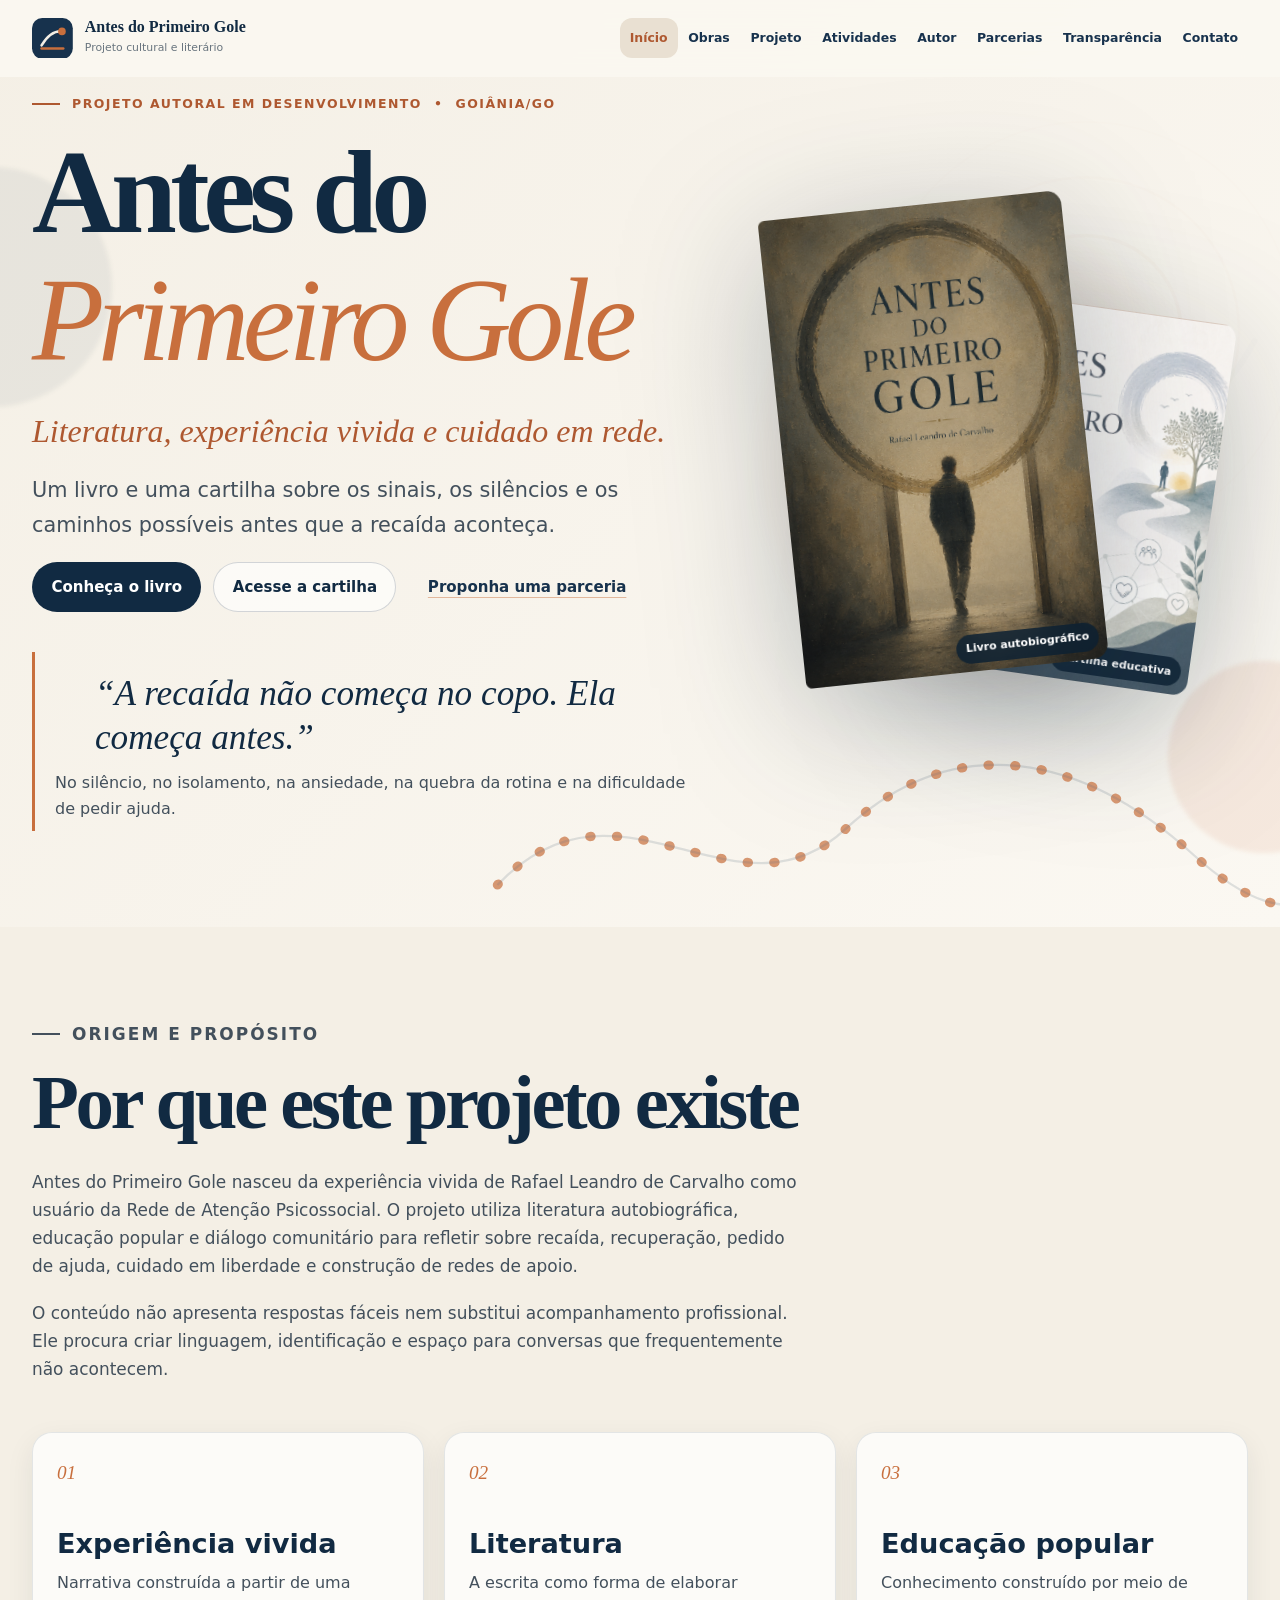
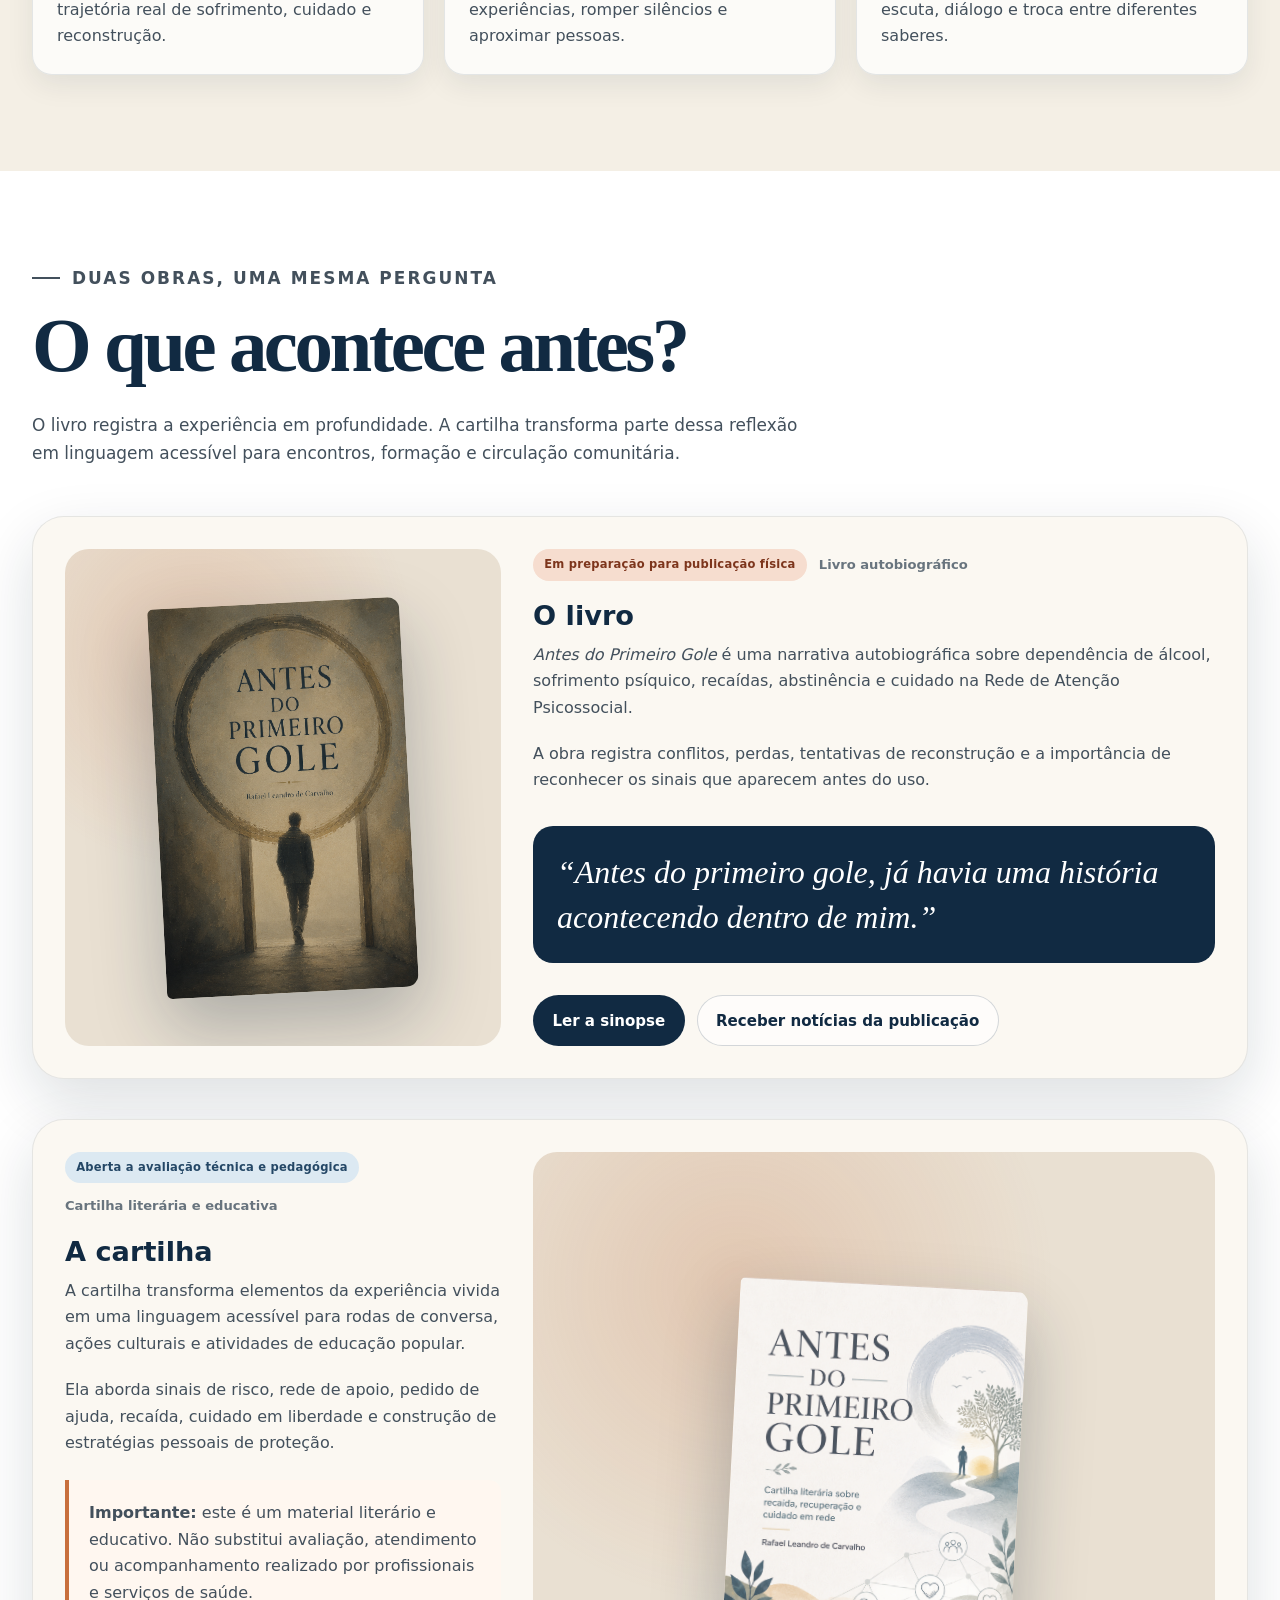
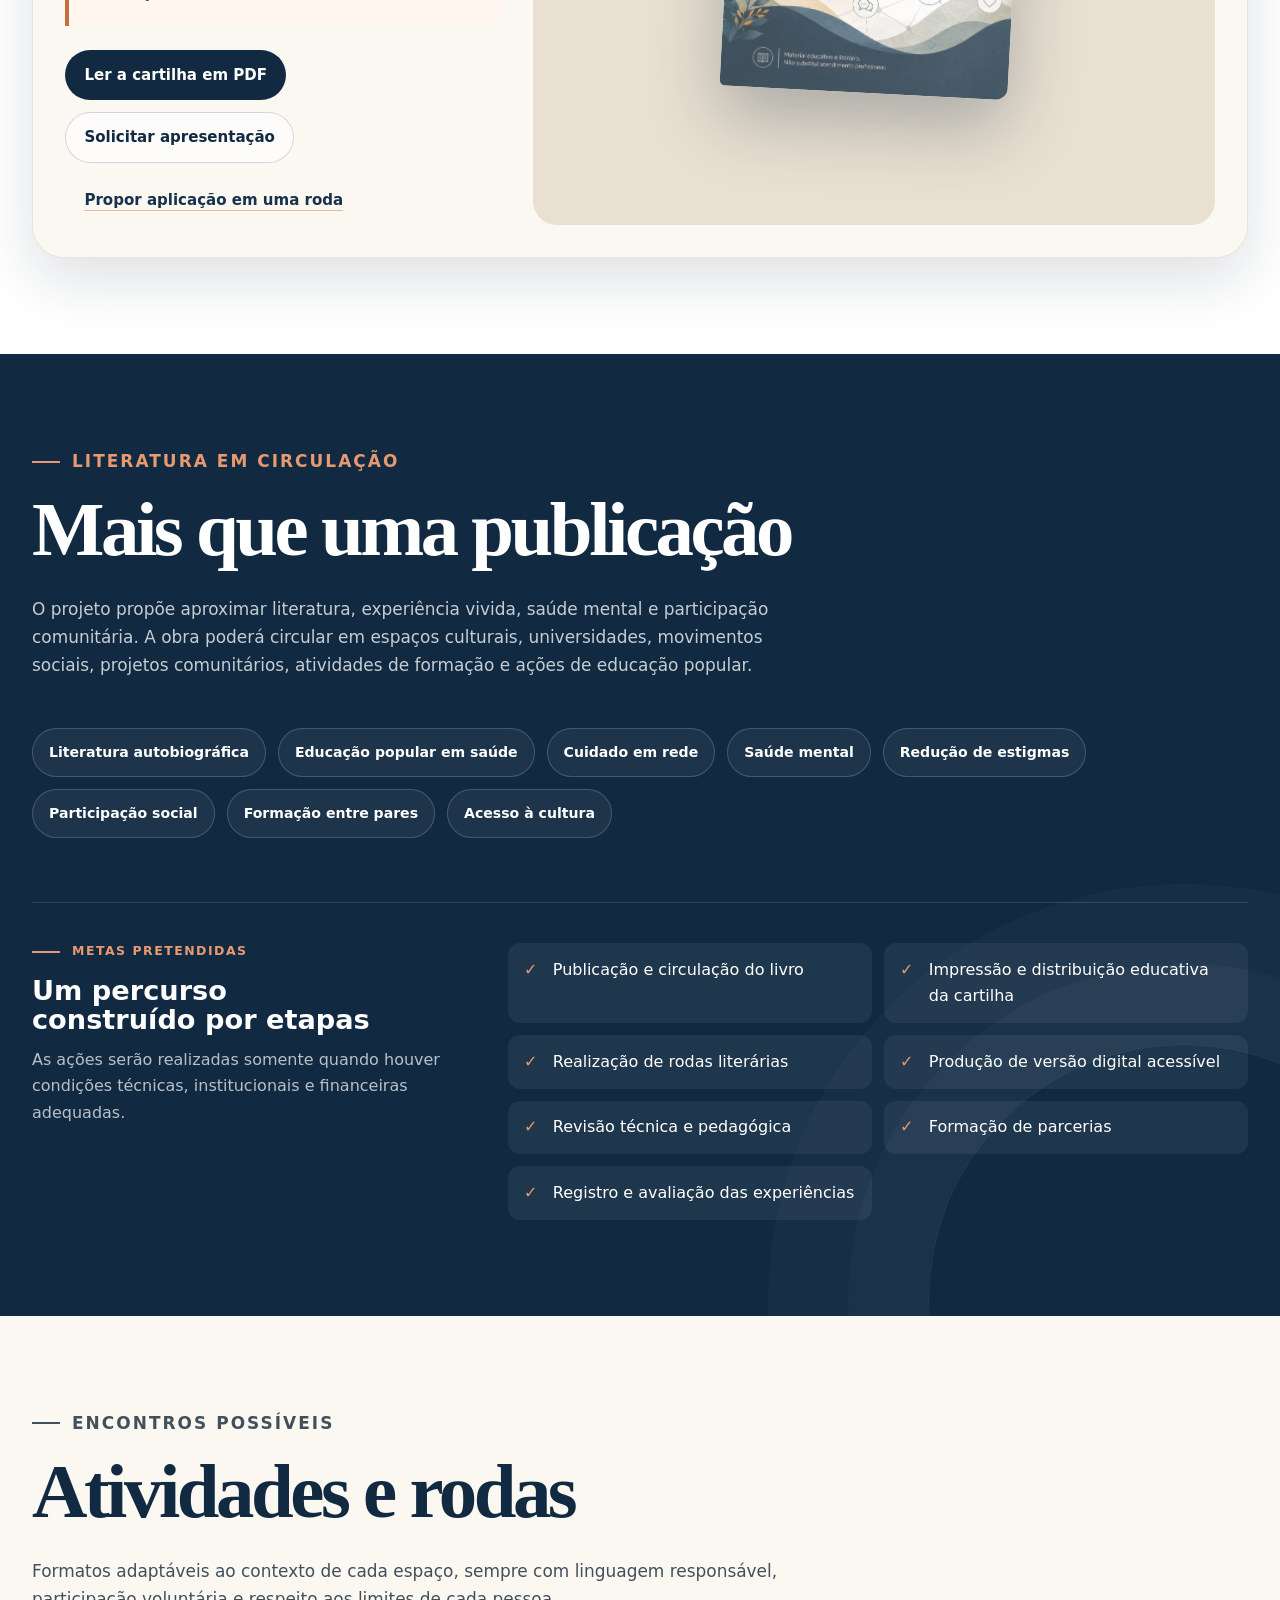
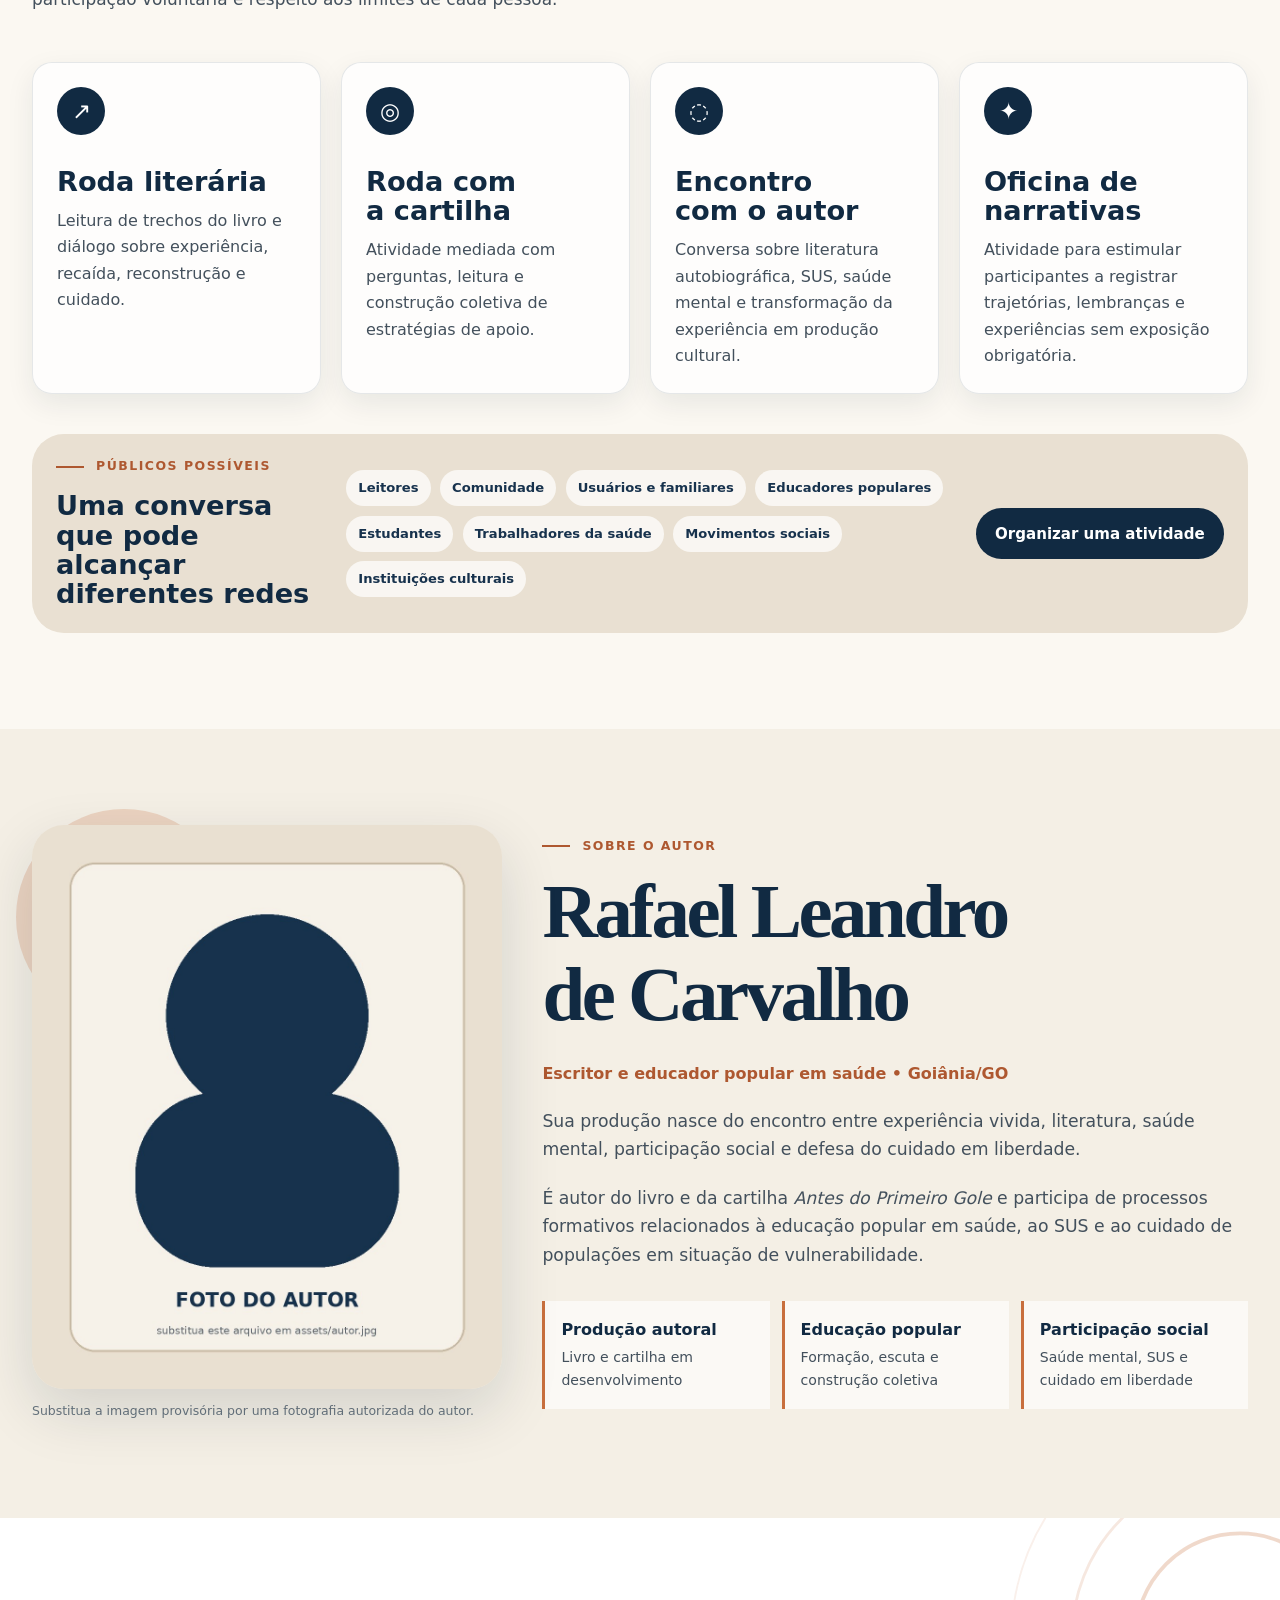
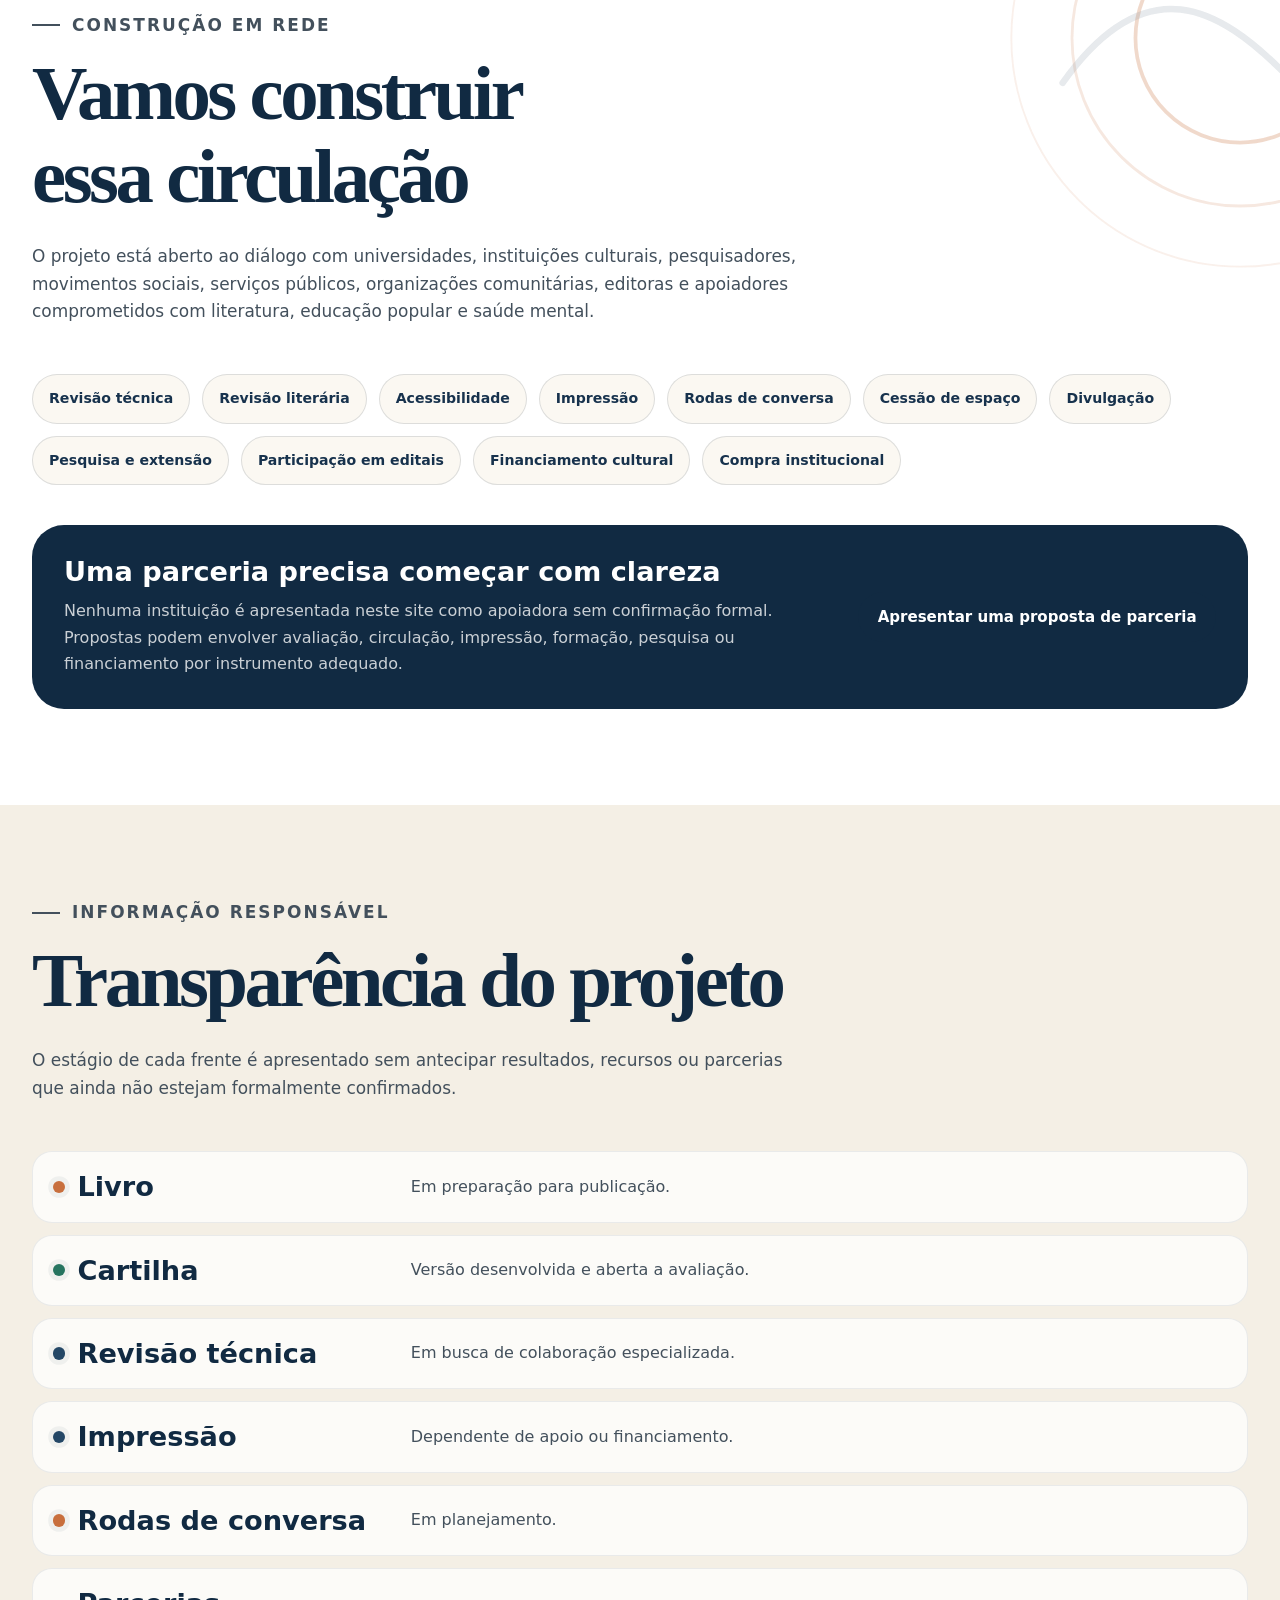
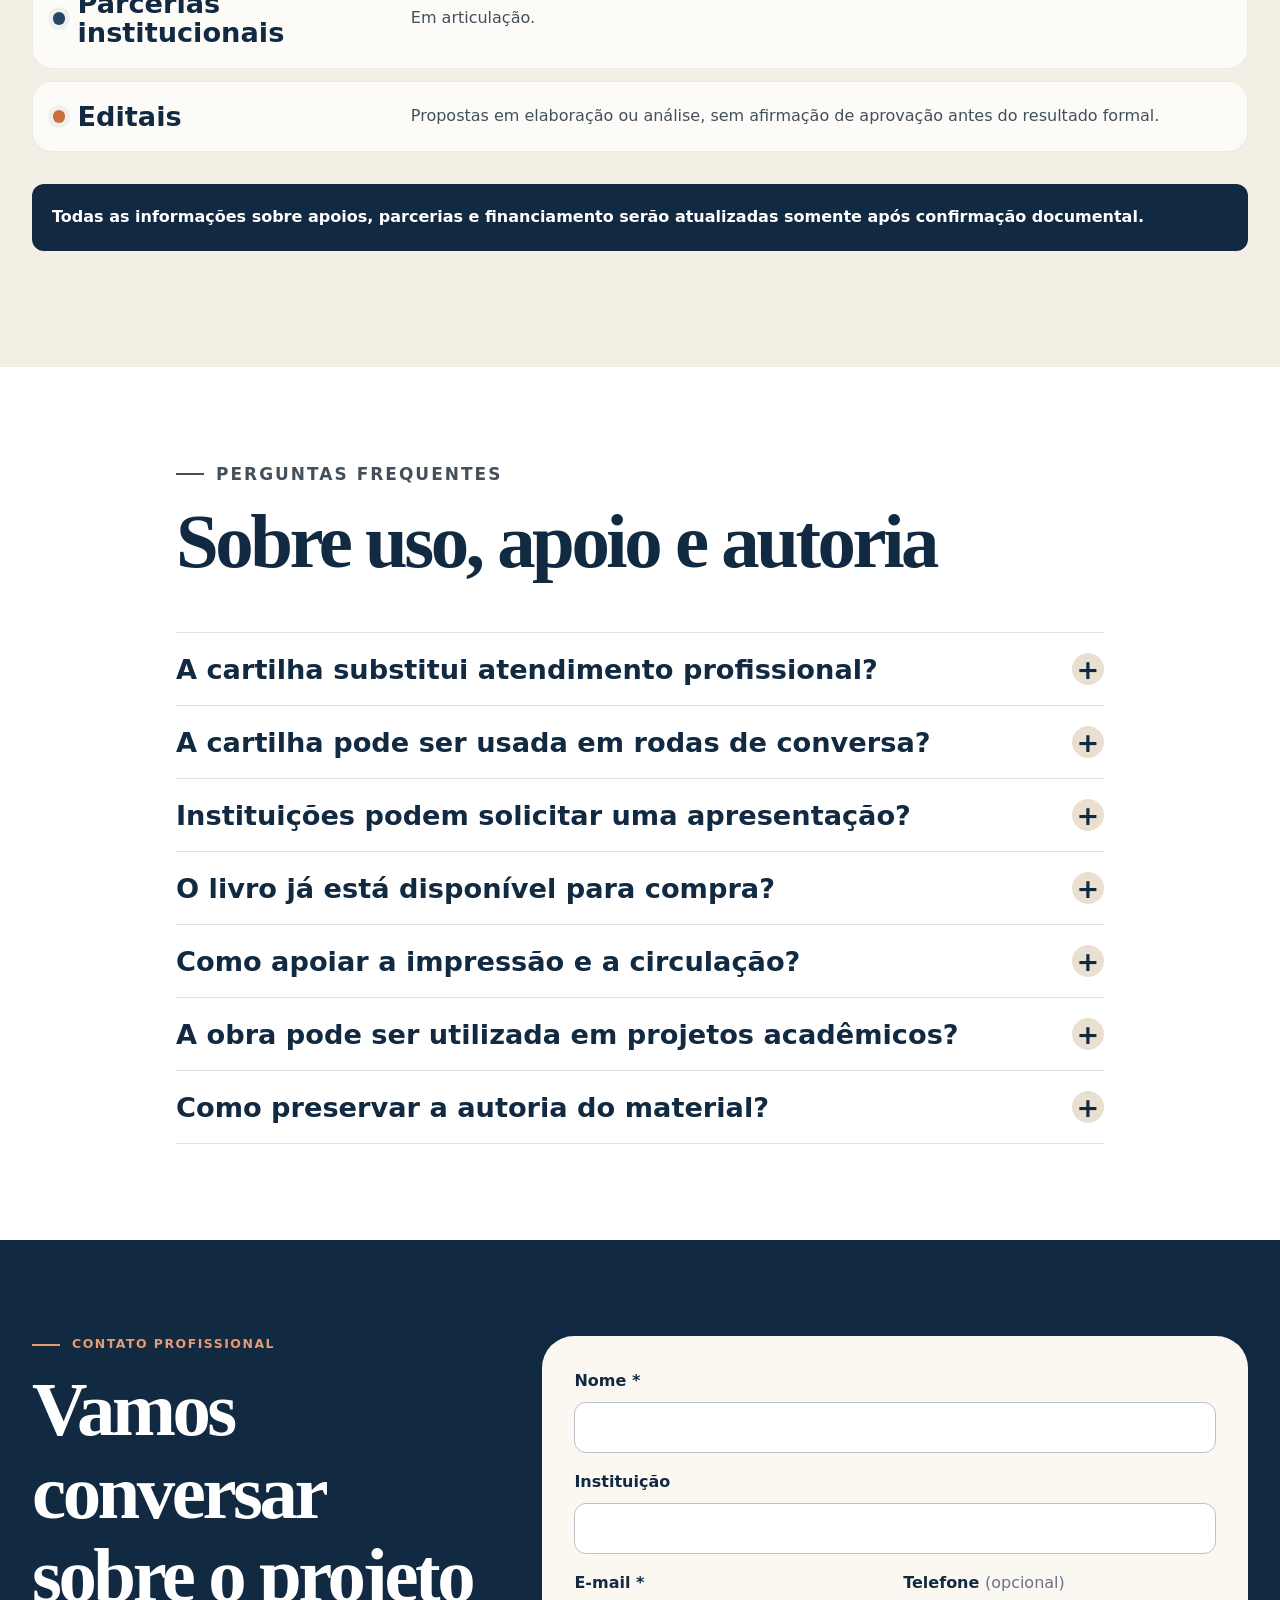
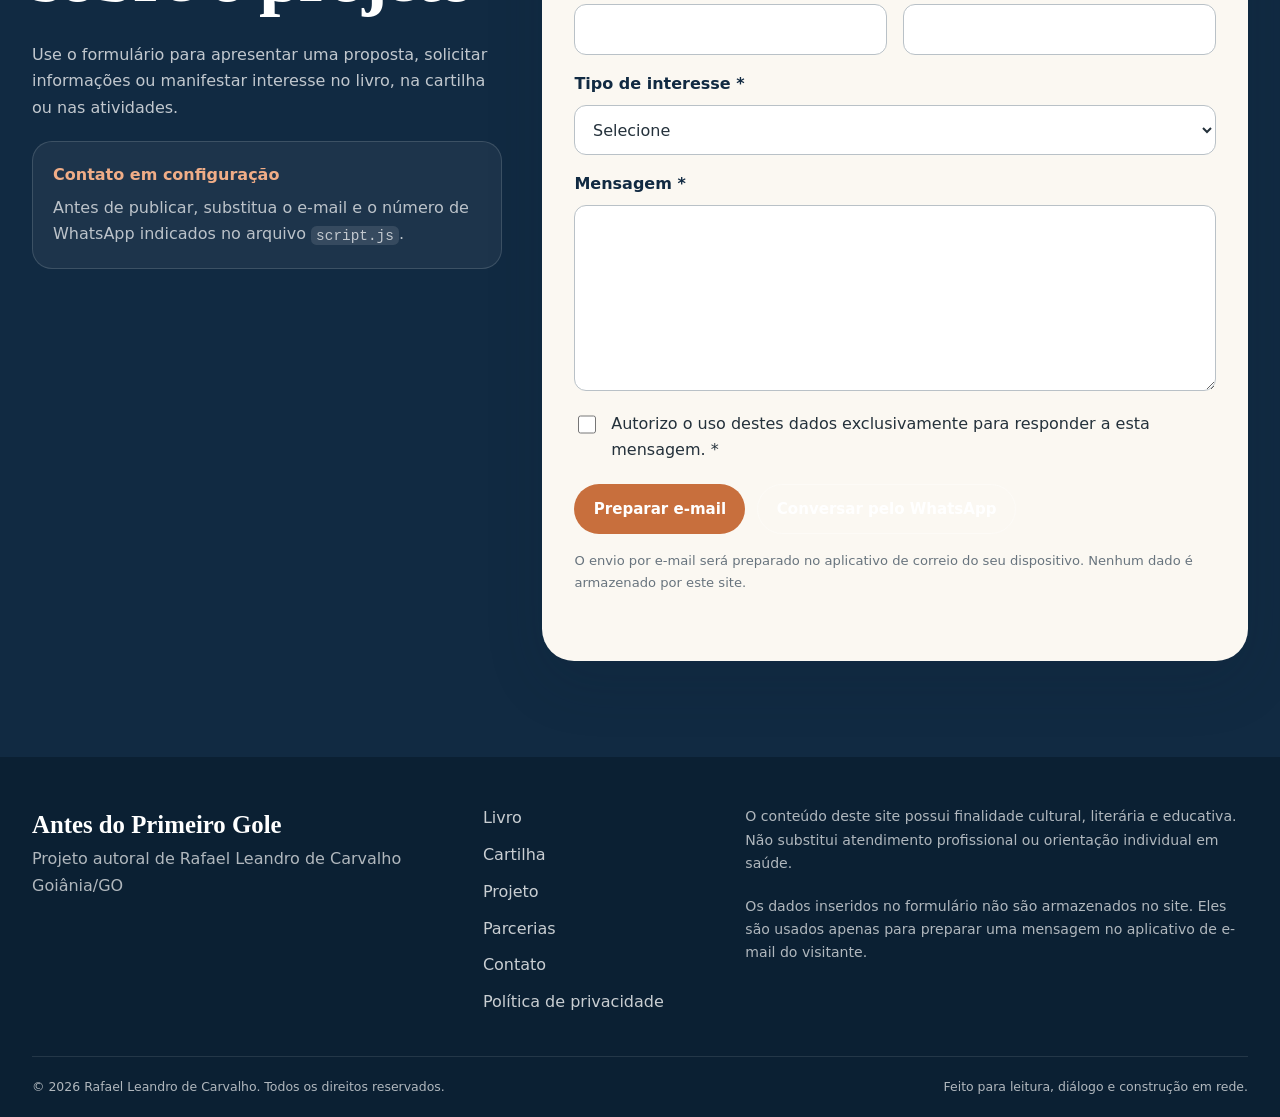
==== index.html @ 1d560d6e "Publica site Antes do Primeiro Gole" ====
<!doctype html>
<html lang="pt-BR">
<head>
  <meta charset="utf-8">
  <meta name="viewport" content="width=device-width, initial-scale=1">
  <title>Antes do Primeiro Gole | Livro, cartilha e cuidado em rede</title>
  <meta name="description" content="Conheça o livro e a cartilha Antes do Primeiro Gole, projeto autoral de Rafael Leandro de Carvalho sobre literatura, recaída, recuperação, saúde mental e cuidado em rede.">
  <meta name="author" content="Rafael Leandro de Carvalho">
  <meta name="theme-color" content="#17324d">
  <meta name="color-scheme" content="light">
  <link rel="canonical" href="https://rafaeel147-sketch.github.io/antes-do-primeiro-gole/">
  <link rel="icon" href="favicon.svg" type="image/svg+xml">
  <link rel="stylesheet" href="styles.css">

  <meta property="og:type" content="website">
  <meta property="og:locale" content="pt_BR">
  <meta property="og:site_name" content="Antes do Primeiro Gole">
  <meta property="og:title" content="Antes do Primeiro Gole">
  <meta property="og:description" content="Literatura, experiência vivida e cuidado em rede. Conheça o livro, a cartilha e o projeto cultural.">
  <meta property="og:url" content="https://rafaeel147-sketch.github.io/antes-do-primeiro-gole/">
  <meta property="og:image" content="https://rafaeel147-sketch.github.io/antes-do-primeiro-gole/assets/og-image.jpg">
  <meta property="og:image:width" content="1200">
  <meta property="og:image:height" content="630">
  <meta property="og:image:alt" content="Capas do livro e da cartilha Antes do Primeiro Gole">

  <meta name="twitter:card" content="summary_large_image">
  <meta name="twitter:title" content="Antes do Primeiro Gole">
  <meta name="twitter:description" content="Livro, cartilha e projeto cultural sobre literatura, experiência vivida e cuidado em rede.">
  <meta name="twitter:image" content="https://rafaeel147-sketch.github.io/antes-do-primeiro-gole/assets/og-image.jpg">

  <script type="application/ld+json">
  {
    "@context": "https://schema.org",
    "@graph": [
      {
        "@type": "Person",
        "@id": "https://rafaeel147-sketch.github.io/antes-do-primeiro-gole/#autor",
        "name": "Rafael Leandro de Carvalho",
        "homeLocation": {"@type": "Place", "name": "Goiânia, Goiás, Brasil"},
        "description": "Escritor e educador popular em saúde."
      },
      {
        "@type": "Book",
        "@id": "https://rafaeel147-sketch.github.io/antes-do-primeiro-gole/#livro",
        "name": "Antes do Primeiro Gole",
        "author": {"@id": "https://rafaeel147-sketch.github.io/antes-do-primeiro-gole/#autor"},
        "inLanguage": "pt-BR",
        "bookFormat": "https://schema.org/Paperback",
        "description": "Narrativa autobiográfica sobre dependência de álcool, sofrimento psíquico, recaídas, abstinência e cuidado em rede."
      },
      {
        "@type": "CreativeWork",
        "@id": "https://rafaeel147-sketch.github.io/antes-do-primeiro-gole/#cartilha",
        "name": "Antes do Primeiro Gole — Cartilha",
        "author": {"@id": "https://rafaeel147-sketch.github.io/antes-do-primeiro-gole/#autor"},
        "inLanguage": "pt-BR",
        "learningResourceType": "Cartilha literária e educativa",
        "description": "Material de educação popular sobre sinais de risco, rede de apoio, pedido de ajuda, recaída e cuidado em liberdade."
      }
    ]
  }
  </script>
  <script src="script.js" defer></script>
</head>
<body>
  <a class="skip-link" href="#conteudo">Pular para o conteúdo</a>

  <header class="site-header" data-header>
    <div class="container header-inner">
      <a class="brand" href="#inicio" aria-label="Antes do Primeiro Gole — voltar ao início">
        <svg class="brand-mark" viewBox="0 0 64 64" aria-hidden="true">
          <rect width="64" height="64" rx="16"></rect>
          <path d="M15 43c10-17 20-24 34-22"></path>
          <circle cx="47" cy="21" r="6"></circle>
          <path d="M15 48h34"></path>
        </svg>
        <span>
          <strong>Antes do Primeiro Gole</strong>
          <small>Projeto cultural e literário</small>
        </span>
      </a>

      <button class="menu-toggle" type="button" aria-controls="menu-principal" aria-expanded="false">
        <span class="sr-only">Abrir menu</span>
        <span aria-hidden="true"></span><span aria-hidden="true"></span><span aria-hidden="true"></span>
      </button>

      <nav id="menu-principal" class="main-nav" aria-label="Navegação principal">
        <a href="#inicio">Início</a>
        <a href="#obras">Obras</a>
        <a href="#projeto">Projeto</a>
        <a href="#atividades">Atividades</a>
        <a href="#autor">Autor</a>
        <a href="#parcerias">Parcerias</a>
        <a href="#transparencia">Transparência</a>
        <a href="#contato">Contato</a>
      </nav>
    </div>
  </header>

  <main id="conteudo">
    <section id="inicio" class="hero section" aria-labelledby="titulo-principal">
      <div class="hero-orb hero-orb-one" aria-hidden="true"></div>
      <div class="hero-orb hero-orb-two" aria-hidden="true"></div>

      <div class="container hero-grid">
        <div class="hero-copy reveal">
          <p class="eyebrow">Projeto autoral em desenvolvimento <span aria-hidden="true">•</span> Goiânia/GO</p>
          <h1 id="titulo-principal">Antes do <span>Primeiro Gole</span></h1>
          <p class="hero-kicker">Literatura, experiência vivida e cuidado em rede.</p>
          <p class="hero-lead">Um livro e uma cartilha sobre os sinais, os silêncios e os caminhos possíveis antes que a recaída aconteça.</p>

          <div class="button-row" aria-label="Ações principais">
            <a class="button button-primary" href="#livro">Conheça o livro</a>
            <a class="button button-secondary" href="documentos/cartilha-antes-do-primeiro-gole.pdf" target="_blank" rel="noopener" data-pdf-link>Acesse a cartilha</a>
            <a class="button button-ghost" href="#parcerias">Proponha uma parceria</a>
          </div>

          <div class="impact-quote">
            <blockquote>“A recaída não começa no copo. Ela começa antes.”</blockquote>
            <p>No silêncio, no isolamento, na ansiedade, na quebra da rotina e na dificuldade de pedir ajuda.</p>
          </div>
        </div>

        <div class="cover-stage reveal" aria-label="Capas do livro e da cartilha">
          <div class="cover-halo" aria-hidden="true"></div>
          <figure class="cover cover-book">
            <img src="assets/livro-cover.png" width="825" height="1275" alt="Capa do livro Antes do Primeiro Gole">
            <figcaption>Livro autobiográfico</figcaption>
          </figure>
          <figure class="cover cover-guide">
            <img src="assets/cartilha-cover.png" width="1166" height="1654" alt="Capa da cartilha Antes do Primeiro Gole">
            <figcaption>Cartilha educativa</figcaption>
          </figure>
        </div>
      </div>

      <img class="hero-path" src="assets/detalhes/caminho.svg" alt="" width="800" height="180" aria-hidden="true">
    </section>

    <section class="section section-paper" aria-labelledby="por-que">
      <div class="container">
        <div class="section-heading reveal">
          <p class="eyebrow">Origem e propósito</p>
          <h2 id="por-que">Por que este projeto existe</h2>
          <p>Antes do Primeiro Gole nasceu da experiência vivida de Rafael Leandro de Carvalho como usuário da Rede de Atenção Psicossocial. O projeto utiliza literatura autobiográfica, educação popular e diálogo comunitário para refletir sobre recaída, recuperação, pedido de ajuda, cuidado em liberdade e construção de redes de apoio.</p>
          <p>O conteúdo não apresenta respostas fáceis nem substitui acompanhamento profissional. Ele procura criar linguagem, identificação e espaço para conversas que frequentemente não acontecem.</p>
        </div>

        <div class="card-grid three-columns">
          <article class="concept-card reveal">
            <span class="card-number" aria-hidden="true">01</span>
            <h3>Experiência vivida</h3>
            <p>Narrativa construída a partir de uma trajetória real de sofrimento, cuidado e reconstrução.</p>
          </article>
          <article class="concept-card reveal">
            <span class="card-number" aria-hidden="true">02</span>
            <h3>Literatura</h3>
            <p>A escrita como forma de elaborar experiências, romper silêncios e aproximar pessoas.</p>
          </article>
          <article class="concept-card reveal">
            <span class="card-number" aria-hidden="true">03</span>
            <h3>Educação popular</h3>
            <p>Conhecimento construído por meio de escuta, diálogo e troca entre diferentes saberes.</p>
          </article>
        </div>
      </div>
    </section>

    <section id="obras" class="section works" aria-labelledby="titulo-obras">
      <div class="container">
        <div class="section-heading reveal">
          <p class="eyebrow">Duas obras, uma mesma pergunta</p>
          <h2 id="titulo-obras">O que acontece antes?</h2>
          <p>O livro registra a experiência em profundidade. A cartilha transforma parte dessa reflexão em linguagem acessível para encontros, formação e circulação comunitária.</p>
        </div>

        <article id="livro" class="work-card work-book reveal">
          <div class="work-media">
            <img src="assets/livro-cover.png" width="825" height="1275" loading="lazy" alt="Capa do livro Antes do Primeiro Gole">
          </div>
          <div class="work-copy">
            <div class="work-meta">
              <span class="status status-warm">Em preparação para publicação física</span>
              <span>Livro autobiográfico</span>
            </div>
            <h3>O livro</h3>
            <p><cite>Antes do Primeiro Gole</cite> é uma narrativa autobiográfica sobre dependência de álcool, sofrimento psíquico, recaídas, abstinência e cuidado na Rede de Atenção Psicossocial.</p>
            <p>A obra registra conflitos, perdas, tentativas de reconstrução e a importância de reconhecer os sinais que aparecem antes do uso.</p>
            <blockquote class="literary-quote">“Antes do primeiro gole, já havia uma história acontecendo dentro de mim.”</blockquote>
            <div class="button-row">
              <button class="button button-primary" type="button" data-open-dialog="sinopse-dialog">Ler a sinopse</button>
              <a class="button button-secondary" href="#contato" data-interest="conhecer o livro">Receber notícias da publicação</a>
            </div>
          </div>
        </article>

        <article id="cartilha" class="work-card work-guide reveal">
          <div class="work-media">
            <img src="assets/cartilha-cover.png" width="1166" height="1654" loading="lazy" alt="Capa da cartilha Antes do Primeiro Gole">
          </div>
          <div class="work-copy">
            <div class="work-meta">
              <span class="status status-blue">Aberta a avaliação técnica e pedagógica</span>
              <span>Cartilha literária e educativa</span>
            </div>
            <h3>A cartilha</h3>
            <p>A cartilha transforma elementos da experiência vivida em uma linguagem acessível para rodas de conversa, ações culturais e atividades de educação popular.</p>
            <p>Ela aborda sinais de risco, rede de apoio, pedido de ajuda, recaída, cuidado em liberdade e construção de estratégias pessoais de proteção.</p>
            <aside class="health-note">
              <strong>Importante:</strong> este é um material literário e educativo. Não substitui avaliação, atendimento ou acompanhamento realizado por profissionais e serviços de saúde.
            </aside>
            <div class="button-row">
              <a class="button button-primary" href="documentos/cartilha-antes-do-primeiro-gole.pdf" target="_blank" rel="noopener" data-pdf-link>Ler a cartilha em PDF</a>
              <a class="button button-secondary" href="#contato" data-interest="utilizar a cartilha">Solicitar apresentação</a>
              <a class="button button-ghost" href="#contato" data-interest="organizar uma roda">Propor aplicação em uma roda</a>
            </div>
          </div>
        </article>
      </div>
    </section>

    <section id="projeto" class="section section-navy project" aria-labelledby="titulo-projeto">
      <div class="container">
        <div class="section-heading section-heading-light reveal">
          <p class="eyebrow">Literatura em circulação</p>
          <h2 id="titulo-projeto">Mais que uma publicação</h2>
          <p>O projeto propõe aproximar literatura, experiência vivida, saúde mental e participação comunitária. A obra poderá circular em espaços culturais, universidades, movimentos sociais, projetos comunitários, atividades de formação e ações de educação popular.</p>
        </div>

        <div class="pill-grid reveal" aria-label="Eixos do projeto">
          <span>Literatura autobiográfica</span>
          <span>Educação popular em saúde</span>
          <span>Cuidado em rede</span>
          <span>Saúde mental</span>
          <span>Redução de estigmas</span>
          <span>Participação social</span>
          <span>Formação entre pares</span>
          <span>Acesso à cultura</span>
        </div>

        <div class="goals-layout">
          <div class="goals-intro reveal">
            <p class="eyebrow">Metas pretendidas</p>
            <h3>Um percurso construído por etapas</h3>
            <p>As ações serão realizadas somente quando houver condições técnicas, institucionais e financeiras adequadas.</p>
          </div>
          <ul class="goals-list reveal">
            <li>Publicação e circulação do livro</li>
            <li>Impressão e distribuição educativa da cartilha</li>
            <li>Realização de rodas literárias</li>
            <li>Produção de versão digital acessível</li>
            <li>Revisão técnica e pedagógica</li>
            <li>Formação de parcerias</li>
            <li>Registro e avaliação das experiências</li>
          </ul>
        </div>
      </div>
    </section>

    <section id="atividades" class="section activities" aria-labelledby="titulo-atividades">
      <div class="container">
        <div class="section-heading reveal">
          <p class="eyebrow">Encontros possíveis</p>
          <h2 id="titulo-atividades">Atividades e rodas</h2>
          <p>Formatos adaptáveis ao contexto de cada espaço, sempre com linguagem responsável, participação voluntária e respeito aos limites de cada pessoa.</p>
        </div>

        <div class="card-grid four-columns">
          <article class="activity-card reveal">
            <span class="activity-icon" aria-hidden="true">↗</span>
            <h3>Roda literária</h3>
            <p>Leitura de trechos do livro e diálogo sobre experiência, recaída, reconstrução e cuidado.</p>
          </article>
          <article class="activity-card reveal">
            <span class="activity-icon" aria-hidden="true">◎</span>
            <h3>Roda com a cartilha</h3>
            <p>Atividade mediada com perguntas, leitura e construção coletiva de estratégias de apoio.</p>
          </article>
          <article class="activity-card reveal">
            <span class="activity-icon" aria-hidden="true">◌</span>
            <h3>Encontro com o autor</h3>
            <p>Conversa sobre literatura autobiográfica, SUS, saúde mental e transformação da experiência em produção cultural.</p>
          </article>
          <article class="activity-card reveal">
            <span class="activity-icon" aria-hidden="true">✦</span>
            <h3>Oficina de narrativas</h3>
            <p>Atividade para estimular participantes a registrar trajetórias, lembranças e experiências sem exposição obrigatória.</p>
          </article>
        </div>

        <div class="audience-panel reveal">
          <div>
            <p class="eyebrow">Públicos possíveis</p>
            <h3>Uma conversa que pode alcançar diferentes redes</h3>
          </div>
          <ul class="tag-list" aria-label="Públicos possíveis">
            <li>Leitores</li>
            <li>Comunidade</li>
            <li>Usuários e familiares</li>
            <li>Educadores populares</li>
            <li>Estudantes</li>
            <li>Trabalhadores da saúde</li>
            <li>Movimentos sociais</li>
            <li>Instituições culturais</li>
          </ul>
          <a class="button button-primary" href="#contato" data-interest="organizar uma roda">Organizar uma atividade</a>
        </div>
      </div>
    </section>

    <section id="autor" class="section section-paper author" aria-labelledby="titulo-autor">
      <div class="container author-grid">
        <figure class="author-photo reveal">
          <img src="assets/autor.jpg" width="1000" height="1200" loading="lazy" alt="Espaço reservado para fotografia de Rafael Leandro de Carvalho">
          <figcaption>Substitua a imagem provisória por uma fotografia autorizada do autor.</figcaption>
        </figure>

        <div class="author-copy reveal">
          <p class="eyebrow">Sobre o autor</p>
          <h2 id="titulo-autor">Rafael Leandro de Carvalho</h2>
          <p class="author-role">Escritor e educador popular em saúde <span aria-hidden="true">•</span> Goiânia/GO</p>
          <p>Sua produção nasce do encontro entre experiência vivida, literatura, saúde mental, participação social e defesa do cuidado em liberdade.</p>
          <p>É autor do livro e da cartilha <cite>Antes do Primeiro Gole</cite> e participa de processos formativos relacionados à educação popular em saúde, ao SUS e ao cuidado de populações em situação de vulnerabilidade.</p>

          <div class="author-facts">
            <article>
              <strong>Produção autoral</strong>
              <span>Livro e cartilha em desenvolvimento</span>
            </article>
            <article>
              <strong>Educação popular</strong>
              <span>Formação, escuta e construção coletiva</span>
            </article>
            <article>
              <strong>Participação social</strong>
              <span>Saúde mental, SUS e cuidado em liberdade</span>
            </article>
          </div>
        </div>
      </div>
    </section>

    <section id="parcerias" class="section partnerships" aria-labelledby="titulo-parcerias">
      <img class="partnership-circles" src="assets/detalhes/circulos.svg" width="600" height="600" alt="" aria-hidden="true">
      <div class="container">
        <div class="section-heading reveal">
          <p class="eyebrow">Construção em rede</p>
          <h2 id="titulo-parcerias">Vamos construir essa circulação</h2>
          <p>O projeto está aberto ao diálogo com universidades, instituições culturais, pesquisadores, movimentos sociais, serviços públicos, organizações comunitárias, editoras e apoiadores comprometidos com literatura, educação popular e saúde mental.</p>
        </div>

        <div class="support-grid reveal" aria-label="Possibilidades de parceria">
          <span>Revisão técnica</span>
          <span>Revisão literária</span>
          <span>Acessibilidade</span>
          <span>Impressão</span>
          <span>Rodas de conversa</span>
          <span>Cessão de espaço</span>
          <span>Divulgação</span>
          <span>Pesquisa e extensão</span>
          <span>Participação em editais</span>
          <span>Financiamento cultural</span>
          <span>Compra institucional</span>
        </div>

        <div class="partnership-cta reveal">
          <div>
            <h3>Uma parceria precisa começar com clareza</h3>
            <p>Nenhuma instituição é apresentada neste site como apoiadora sem confirmação formal. Propostas podem envolver avaliação, circulação, impressão, formação, pesquisa ou financiamento por instrumento adequado.</p>
          </div>
          <a class="button button-primary" href="#contato" data-interest="parceria cultural">Apresentar uma proposta de parceria</a>
        </div>
      </div>
    </section>

    <section id="transparencia" class="section transparency" aria-labelledby="titulo-transparencia">
      <div class="container">
        <div class="section-heading reveal">
          <p class="eyebrow">Informação responsável</p>
          <h2 id="titulo-transparencia">Transparência do projeto</h2>
          <p>O estágio de cada frente é apresentado sem antecipar resultados, recursos ou parcerias que ainda não estejam formalmente confirmados.</p>
        </div>

        <div class="status-list reveal" role="list" aria-label="Situação das frentes do projeto">
          <article role="listitem">
            <div><span class="status-dot is-progress" aria-hidden="true"></span><h3>Livro</h3></div>
            <p>Em preparação para publicação.</p>
          </article>
          <article role="listitem">
            <div><span class="status-dot is-ready" aria-hidden="true"></span><h3>Cartilha</h3></div>
            <p>Versão desenvolvida e aberta a avaliação.</p>
          </article>
          <article role="listitem">
            <div><span class="status-dot is-search" aria-hidden="true"></span><h3>Revisão técnica</h3></div>
            <p>Em busca de colaboração especializada.</p>
          </article>
          <article role="listitem">
            <div><span class="status-dot is-search" aria-hidden="true"></span><h3>Impressão</h3></div>
            <p>Dependente de apoio ou financiamento.</p>
          </article>
          <article role="listitem">
            <div><span class="status-dot is-progress" aria-hidden="true"></span><h3>Rodas de conversa</h3></div>
            <p>Em planejamento.</p>
          </article>
          <article role="listitem">
            <div><span class="status-dot is-search" aria-hidden="true"></span><h3>Parcerias institucionais</h3></div>
            <p>Em articulação.</p>
          </article>
          <article role="listitem">
            <div><span class="status-dot is-progress" aria-hidden="true"></span><h3>Editais</h3></div>
            <p>Propostas em elaboração ou análise, sem afirmação de aprovação antes do resultado formal.</p>
          </article>
        </div>

        <p class="transparency-note reveal">Todas as informações sobre apoios, parcerias e financiamento serão atualizadas somente após confirmação documental.</p>
      </div>
    </section>

    <section class="section faq" aria-labelledby="titulo-faq">
      <div class="container narrow">
        <div class="section-heading reveal">
          <p class="eyebrow">Perguntas frequentes</p>
          <h2 id="titulo-faq">Sobre uso, apoio e autoria</h2>
        </div>

        <div class="accordion reveal" data-accordion>
          <article class="accordion-item">
            <h3><button type="button" aria-expanded="false" aria-controls="faq-1" id="faq-btn-1">A cartilha substitui atendimento profissional?<span aria-hidden="true">+</span></button></h3>
            <div id="faq-1" role="region" aria-labelledby="faq-btn-1" hidden><p>Não. A cartilha é um material literário e educativo. Ela não substitui avaliação, atendimento ou acompanhamento realizado por profissionais e serviços de saúde.</p></div>
          </article>
          <article class="accordion-item">
            <h3><button type="button" aria-expanded="false" aria-controls="faq-2" id="faq-btn-2">A cartilha pode ser usada em rodas de conversa?<span aria-hidden="true">+</span></button></h3>
            <div id="faq-2" role="region" aria-labelledby="faq-btn-2" hidden><p>Sim, mediante respeito à autoria, ao contexto do grupo e aos limites do material. A proposta pode ser adaptada em diálogo com a instituição e com pessoas qualificadas para a atividade.</p></div>
          </article>
          <article class="accordion-item">
            <h3><button type="button" aria-expanded="false" aria-controls="faq-3" id="faq-btn-3">Instituições podem solicitar uma apresentação?<span aria-hidden="true">+</span></button></h3>
            <div id="faq-3" role="region" aria-labelledby="faq-btn-3" hidden><p>Sim. Universidades, espaços culturais, movimentos, serviços e organizações podem entrar em contato para conhecer a proposta e avaliar uma atividade conjunta.</p></div>
          </article>
          <article class="accordion-item">
            <h3><button type="button" aria-expanded="false" aria-controls="faq-4" id="faq-btn-4">O livro já está disponível para compra?<span aria-hidden="true">+</span></button></h3>
            <div id="faq-4" role="region" aria-labelledby="faq-btn-4" hidden><p>Ainda não. O livro está em preparação para publicação física. O site será atualizado quando houver canal oficial de compra.</p></div>
          </article>
          <article class="accordion-item">
            <h3><button type="button" aria-expanded="false" aria-controls="faq-5" id="faq-btn-5">Como apoiar a impressão e a circulação?<span aria-hidden="true">+</span></button></h3>
            <div id="faq-5" role="region" aria-labelledby="faq-btn-5" hidden><p>O apoio pode ocorrer por parceria cultural, edital, patrocínio, compra institucional, cessão de serviços ou outra forma juridicamente adequada. Toda proposta deverá ser formalizada com clareza.</p></div>
          </article>
          <article class="accordion-item">
            <h3><button type="button" aria-expanded="false" aria-controls="faq-6" id="faq-btn-6">A obra pode ser utilizada em projetos acadêmicos?<span aria-hidden="true">+</span></button></h3>
            <div id="faq-6" role="region" aria-labelledby="faq-btn-6" hidden><p>Pode ser discutida em pesquisa, ensino ou extensão mediante contato prévio, preservação da autoria e definição do uso pretendido.</p></div>
          </article>
          <article class="accordion-item">
            <h3><button type="button" aria-expanded="false" aria-controls="faq-7" id="faq-btn-7">Como preservar a autoria do material?<span aria-hidden="true">+</span></button></h3>
            <div id="faq-7" role="region" aria-labelledby="faq-btn-7" hidden><p>O nome de Rafael Leandro de Carvalho deve ser mantido nos créditos. Reprodução, adaptação, impressão ou incorporação a projetos deve ser previamente autorizada e formalizada.</p></div>
          </article>
        </div>
      </div>
    </section>

    <section id="contato" class="section section-navy contact" aria-labelledby="titulo-contato">
      <div class="container contact-grid">
        <div class="contact-copy reveal">
          <p class="eyebrow">Contato profissional</p>
          <h2 id="titulo-contato">Vamos conversar sobre o projeto</h2>
          <p>Use o formulário para apresentar uma proposta, solicitar informações ou manifestar interesse no livro, na cartilha ou nas atividades.</p>
          <div class="contact-note">
            <strong>Contato em configuração</strong>
            <p>Antes de publicar, substitua o e-mail e o número de WhatsApp indicados no arquivo <code>script.js</code>.</p>
          </div>
        </div>

        <form class="contact-form reveal" id="contact-form" novalidate>
          <div class="form-row">
            <label for="nome">Nome <span aria-hidden="true">*</span></label>
            <input id="nome" name="nome" type="text" autocomplete="name" required>
          </div>

          <div class="form-row">
            <label for="instituicao">Instituição</label>
            <input id="instituicao" name="instituicao" type="text" autocomplete="organization">
          </div>

          <div class="form-grid">
            <div class="form-row">
              <label for="email">E-mail <span aria-hidden="true">*</span></label>
              <input id="email" name="email" type="email" autocomplete="email" required>
            </div>
            <div class="form-row">
              <label for="telefone">Telefone <span class="optional">(opcional)</span></label>
              <input id="telefone" name="telefone" type="tel" autocomplete="tel">
            </div>
          </div>

          <div class="form-row">
            <label for="interesse">Tipo de interesse <span aria-hidden="true">*</span></label>
            <select id="interesse" name="interesse" required>
              <option value="">Selecione</option>
              <option>Conhecer o livro</option>
              <option>Utilizar a cartilha</option>
              <option>Organizar uma roda</option>
              <option>Revisão técnica</option>
              <option>Parceria cultural</option>
              <option>Parceria acadêmica</option>
              <option>Apoio à impressão</option>
              <option>Imprensa</option>
              <option>Outro</option>
            </select>
          </div>

          <div class="form-row">
            <label for="mensagem">Mensagem <span aria-hidden="true">*</span></label>
            <textarea id="mensagem" name="mensagem" rows="6" required></textarea>
          </div>

          <label class="check-row" for="autorizacao">
            <input id="autorizacao" name="autorizacao" type="checkbox" required>
            <span>Autorizo o uso destes dados exclusivamente para responder a esta mensagem. <span aria-hidden="true">*</span></span>
          </label>

          <div class="form-actions">
            <button class="button button-accent" type="submit">Preparar e-mail</button>
            <a class="button button-outline-light" href="https://wa.me/5562999999999" target="_blank" rel="noopener" data-whatsapp>Conversar pelo WhatsApp</a>
          </div>

          <p class="form-help">O envio por e-mail será preparado no aplicativo de correio do seu dispositivo. Nenhum dado é armazenado por este site.</p>
          <p id="form-status" class="form-status" role="status" aria-live="polite"></p>
        </form>
      </div>
    </section>
  </main>

  <dialog id="sinopse-dialog" class="site-dialog" aria-labelledby="sinopse-title">
    <form method="dialog">
      <button class="dialog-close" value="cancel" aria-label="Fechar sinopse">×</button>
      <p class="eyebrow">Sinopse</p>
      <h2 id="sinopse-title">Antes do Primeiro Gole</h2>
      <p>Antes do Primeiro Gole acompanha uma trajetória atravessada pela dependência de álcool, pela ansiedade, por perdas e por diferentes tentativas de reconstrução. Em vez de reduzir a recaída ao instante do consumo, o livro volta o olhar para aquilo que se acumula antes: o isolamento, a ruptura da rotina, o medo, o silêncio e a dificuldade de pedir ajuda.</p>
      <p>Entre memória, crítica e esperança, a narrativa apresenta o cuidado em rede como experiência concreta e imperfeita. A obra não promete cura rápida. Propõe escuta, identificação e a possibilidade de reconhecer sinais enquanto ainda existe tempo para mudar o percurso.</p>
      <button class="button button-primary" value="cancel">Fechar</button>
    </form>
  </dialog>

  <button class="back-to-top" type="button" aria-label="Voltar ao topo" title="Voltar ao topo">
    <span aria-hidden="true">↑</span>
  </button>

  <footer class="site-footer">
    <div class="container footer-grid">
      <div>
        <a class="footer-brand" href="#inicio">Antes do Primeiro Gole</a>
        <p>Projeto autoral de Rafael Leandro de Carvalho<br>Goiânia/GO</p>
      </div>
      <nav aria-label="Navegação do rodapé">
        <a href="#livro">Livro</a>
        <a href="#cartilha">Cartilha</a>
        <a href="#projeto">Projeto</a>
        <a href="#parcerias">Parcerias</a>
        <a href="#contato">Contato</a>
        <a href="#privacidade">Política de privacidade</a>
      </nav>
      <div id="privacidade" class="footer-legal">
        <p>O conteúdo deste site possui finalidade cultural, literária e educativa. Não substitui atendimento profissional ou orientação individual em saúde.</p>
        <p>Os dados inseridos no formulário não são armazenados no site. Eles são usados apenas para preparar uma mensagem no aplicativo de e-mail do visitante.</p>
      </div>
    </div>
    <div class="container footer-bottom">
      <p>© <span data-current-year>2026</span> Rafael Leandro de Carvalho. Todos os direitos reservados.</p>
      <p>Feito para leitura, diálogo e construção em rede.</p>
    </div>
  </footer>
</body>
</html>
---- styles.css ----
/* Antes do Primeiro Gole — identidade visual e layout
   Site estático, mobile-first, sem dependências externas. */

:root {
  --color-navy-950: #0b2033;
  --color-navy-900: #112a42;
  --color-navy-800: #17324d;
  --color-navy-700: #244766;
  --color-paper-100: #fbf8f2;
  --color-paper-200: #f4efe5;
  --color-paper-300: #e9e0d2;
  --color-orange-500: #c86f3d;
  --color-orange-600: #ae5830;
  --color-graphite-900: #24313b;
  --color-graphite-700: #43505c;
  --color-graphite-500: #68747e;
  --color-white: #ffffff;
  --color-success: #26745f;
  --color-focus: #ffd166;

  --font-sans: Inter, ui-sans-serif, system-ui, -apple-system, BlinkMacSystemFont, "Segoe UI", sans-serif;
  --font-display: Georgia, "Times New Roman", ui-serif, serif;
  --font-editorial: Iowan Old Style, Baskerville, "Times New Roman", serif;

  --space-1: .25rem;
  --space-2: .5rem;
  --space-3: .75rem;
  --space-4: 1rem;
  --space-5: 1.25rem;
  --space-6: 1.5rem;
  --space-8: 2rem;
  --space-10: 2.5rem;
  --space-12: 3rem;
  --space-16: 4rem;
  --space-20: 5rem;
  --space-24: 6rem;

  --radius-sm: .75rem;
  --radius-md: 1.25rem;
  --radius-lg: 2rem;
  --radius-pill: 999px;

  --shadow-sm: 0 10px 28px rgba(11, 32, 51, .08);
  --shadow-md: 0 22px 60px rgba(11, 32, 51, .14);
  --shadow-cover: 0 30px 70px rgba(11, 32, 51, .28);

  --container: 76rem;
  --reading: 48rem;
  --header-height: 4.75rem;
  --transition: 180ms ease;
}

*, *::before, *::after { box-sizing: border-box; }

html {
  scroll-behavior: smooth;
  scroll-padding-top: calc(var(--header-height) + 1rem);
}

body {
  margin: 0;
  background: var(--color-paper-100);
  color: var(--color-graphite-900);
  font-family: var(--font-sans);
  font-size: 1rem;
  line-height: 1.65;
  text-rendering: optimizeLegibility;
  -webkit-font-smoothing: antialiased;
}

body.menu-open { overflow: hidden; }

img, svg { display: block; max-width: 100%; }

img { height: auto; }

button, input, select, textarea { font: inherit; }

a { color: inherit; }

button, a { -webkit-tap-highlight-color: transparent; }

:focus-visible {
  outline: 3px solid var(--color-focus);
  outline-offset: 4px;
}

::selection {
  background: var(--color-orange-500);
  color: var(--color-white);
}

h1, h2, h3, p, blockquote { margin-top: 0; }

h1, h2, h3 {
  color: var(--color-navy-900);
  line-height: 1.08;
  text-wrap: balance;
}

h1, h2 { font-family: var(--font-display); }

h1 {
  margin-bottom: var(--space-5);
  font-size: clamp(3.4rem, 12vw, 7.4rem);
  letter-spacing: -.055em;
}

h1 span {
  display: block;
  color: var(--color-orange-500);
  font-style: italic;
  font-weight: 500;
}

h2 {
  margin-bottom: var(--space-6);
  font-size: clamp(2.35rem, 7vw, 4.8rem);
  letter-spacing: -.045em;
}

h3 {
  margin-bottom: var(--space-3);
  font-size: clamp(1.25rem, 3vw, 1.7rem);
}

p { margin-bottom: var(--space-5); }

code {
  padding: .12em .35em;
  border-radius: .35rem;
  background: rgba(255,255,255,.11);
  font-size: .9em;
}

.container {
  width: min(100% - 2rem, var(--container));
  margin-inline: auto;
}

.narrow { max-width: 58rem; }

.section {
  position: relative;
  padding-block: var(--space-20);
  overflow: clip;
}

.section-paper { background: var(--color-paper-200); }

.section-navy {
  background: var(--color-navy-900);
  color: rgba(255, 255, 255, .84);
}

.section-heading {
  max-width: var(--reading);
  margin-bottom: var(--space-12);
}

.section-heading p {
  color: var(--color-graphite-700);
  font-size: 1.06rem;
}

.section-heading-light h2,
.section-heading-light h3 { color: var(--color-white); }

.section-heading-light p { color: rgba(255,255,255,.76); }

.eyebrow {
  display: flex;
  align-items: center;
  gap: var(--space-3);
  margin-bottom: var(--space-4);
  color: var(--color-orange-600);
  font-size: .78rem;
  font-weight: 800;
  letter-spacing: .12em;
  line-height: 1.35;
  text-transform: uppercase;
}

.eyebrow::before {
  width: 1.75rem;
  height: 2px;
  background: currentColor;
  content: "";
}

.section-navy .eyebrow { color: #e79a70; }

.sr-only {
  position: absolute !important;
  width: 1px !important;
  height: 1px !important;
  padding: 0 !important;
  margin: -1px !important;
  overflow: hidden !important;
  clip: rect(0, 0, 0, 0) !important;
  white-space: nowrap !important;
  border: 0 !important;
}

.skip-link {
  position: fixed;
  z-index: 9999;
  top: .75rem;
  left: .75rem;
  padding: .8rem 1rem;
  border-radius: var(--radius-sm);
  background: var(--color-white);
  color: var(--color-navy-900);
  font-weight: 800;
  transform: translateY(-160%);
  transition: transform var(--transition);
}

.skip-link:focus { transform: translateY(0); }

/* Header */
.site-header {
  position: fixed;
  z-index: 1000;
  inset: 0 0 auto;
  min-height: var(--header-height);
  border-bottom: 1px solid transparent;
  background: rgba(251, 248, 242, .86);
  backdrop-filter: blur(16px);
  transition: box-shadow var(--transition), border-color var(--transition);
}

.site-header.is-scrolled {
  border-color: rgba(17, 42, 66, .09);
  box-shadow: 0 8px 24px rgba(11, 32, 51, .06);
}

.header-inner {
  min-height: var(--header-height);
  display: flex;
  align-items: center;
  justify-content: space-between;
  gap: var(--space-4);
}

.brand {
  display: inline-flex;
  align-items: center;
  gap: var(--space-3);
  color: var(--color-navy-900);
  text-decoration: none;
}

.brand-mark {
  width: 2.55rem;
  flex: 0 0 auto;
}

.brand-mark rect { fill: var(--color-navy-800); }
.brand-mark path:first-of-type {
  fill: none;
  stroke: var(--color-paper-200);
  stroke-width: 4;
  stroke-linecap: round;
}
.brand-mark circle { fill: var(--color-orange-500); }
.brand-mark path:last-of-type {
  stroke: var(--color-orange-500);
  stroke-width: 4;
  stroke-linecap: round;
}

.brand strong, .brand small { display: block; }

.brand strong {
  font-family: var(--font-display);
  font-size: 1rem;
  line-height: 1.05;
}

.brand small {
  margin-top: .22rem;
  color: var(--color-graphite-500);
  font-size: .68rem;
}

.menu-toggle {
  width: 3rem;
  height: 3rem;
  display: grid;
  place-content: center;
  gap: 5px;
  border: 0;
  border-radius: var(--radius-pill);
  background: var(--color-navy-900);
  cursor: pointer;
}

.menu-toggle span:not(.sr-only) {
  width: 1.25rem;
  height: 2px;
  display: block;
  border-radius: var(--radius-pill);
  background: var(--color-white);
  transition: transform var(--transition), opacity var(--transition);
}

.menu-toggle[aria-expanded="true"] span:nth-of-type(2) { transform: translateY(7px) rotate(45deg); }
.menu-toggle[aria-expanded="true"] span:nth-of-type(3) { opacity: 0; }
.menu-toggle[aria-expanded="true"] span:nth-of-type(4) { transform: translateY(-7px) rotate(-45deg); }

.main-nav {
  position: fixed;
  top: var(--header-height);
  right: 0;
  bottom: 0;
  width: min(88vw, 23rem);
  display: flex;
  flex-direction: column;
  gap: .2rem;
  padding: var(--space-6);
  background: var(--color-paper-100);
  box-shadow: -22px 0 60px rgba(11, 32, 51, .18);
  transform: translateX(110%);
  visibility: hidden;
  transition: transform 240ms ease, visibility 240ms;
}

.main-nav.is-open {
  transform: translateX(0);
  visibility: visible;
}

.main-nav a {
  padding: .9rem 1rem;
  border-radius: var(--radius-sm);
  color: var(--color-navy-800);
  font-weight: 700;
  text-decoration: none;
}

.main-nav a:hover,
.main-nav a[aria-current="true"] {
  background: var(--color-paper-300);
  color: var(--color-orange-600);
}

/* Buttons */
.button-row {
  display: flex;
  flex-wrap: wrap;
  gap: var(--space-3);
}

.button {
  min-height: 3.15rem;
  display: inline-flex;
  align-items: center;
  justify-content: center;
  gap: .5rem;
  padding: .8rem 1.15rem;
  border: 1px solid transparent;
  border-radius: var(--radius-pill);
  font-size: .94rem;
  font-weight: 800;
  line-height: 1.2;
  text-align: center;
  text-decoration: none;
  cursor: pointer;
  transition: transform var(--transition), background var(--transition), border-color var(--transition), box-shadow var(--transition);
}

.button:hover {
  transform: translateY(-2px);
  box-shadow: var(--shadow-sm);
}

.button-primary {
  background: var(--color-navy-900);
  color: var(--color-white);
}

.button-primary:hover { background: var(--color-navy-700); }

.button-secondary {
  border-color: rgba(17, 42, 66, .18);
  background: rgba(255,255,255,.62);
  color: var(--color-navy-900);
}

.button-secondary:hover { border-color: var(--color-orange-500); }

.button-ghost {
  color: var(--color-navy-800);
  text-decoration: underline;
  text-decoration-color: rgba(200,111,61,.45);
  text-underline-offset: .3rem;
}

.button-accent {
  background: var(--color-orange-500);
  color: var(--color-white);
}

.button-accent:hover { background: var(--color-orange-600); }

.button-outline-light {
  border-color: rgba(255,255,255,.34);
  color: var(--color-white);
}

/* Hero */
.hero {
  min-height: 100svh;
  padding-top: calc(var(--header-height) + var(--space-12));
  background:
    linear-gradient(135deg, rgba(244,239,229,.98), rgba(251,248,242,.93)),
    url("assets/detalhes/circulos.svg") 108% 18% / 32rem no-repeat;
}

.hero-grid {
  display: grid;
  gap: var(--space-12);
  align-items: center;
}

.hero-copy { position: relative; z-index: 2; }

.hero-kicker {
  margin-bottom: var(--space-4);
  color: var(--color-orange-600);
  font-family: var(--font-editorial);
  font-size: clamp(1.3rem, 4vw, 2rem);
  font-style: italic;
}

.hero-lead {
  max-width: 42rem;
  color: var(--color-graphite-700);
  font-size: clamp(1.08rem, 3vw, 1.3rem);
}

.impact-quote {
  max-width: 44rem;
  margin-top: var(--space-10);
  padding: var(--space-5) 0 var(--space-2) var(--space-5);
  border-left: 3px solid var(--color-orange-500);
}

.impact-quote blockquote {
  margin-bottom: .6rem;
  color: var(--color-navy-900);
  font-family: var(--font-editorial);
  font-size: clamp(1.45rem, 4vw, 2.2rem);
  font-style: italic;
  line-height: 1.25;
}

.impact-quote p {
  margin: 0;
  color: var(--color-graphite-700);
}

.cover-stage {
  position: relative;
  min-height: 32rem;
  display: grid;
  place-items: center;
  isolation: isolate;
}

.cover-halo {
  position: absolute;
  width: min(82vw, 32rem);
  aspect-ratio: 1;
  border-radius: 50%;
  background: radial-gradient(circle, rgba(200,111,61,.25), rgba(200,111,61,0) 68%);
  filter: blur(2px);
}

.cover {
  position: absolute;
  margin: 0;
  filter: drop-shadow(var(--shadow-cover));
  transition: transform 500ms cubic-bezier(.2,.7,.2,1);
}

.cover img {
  border-radius: .4rem .9rem .9rem .4rem;
  background: var(--color-white);
}

.cover figcaption {
  position: absolute;
  right: .5rem;
  bottom: .5rem;
  padding: .35rem .6rem;
  border-radius: var(--radius-pill);
  background: rgba(11,32,51,.82);
  color: var(--color-white);
  font-size: .68rem;
  font-weight: 700;
  backdrop-filter: blur(8px);
}

.cover-book {
  z-index: 2;
  width: min(48vw, 16rem);
  transform: translate(-19%, -5%) rotate(-6deg);
}

.cover-guide {
  z-index: 1;
  width: min(43vw, 14rem);
  transform: translate(34%, 8%) rotate(8deg);
}

.cover-stage:hover .cover-book { transform: translate(-24%, -7%) rotate(-8deg); }
.cover-stage:hover .cover-guide { transform: translate(40%, 6%) rotate(10deg); }

.hero-path {
  position: absolute;
  right: -8rem;
  bottom: -1rem;
  width: min(58rem, 90vw);
  opacity: .7;
}

.hero-orb {
  position: absolute;
  border-radius: 50%;
  filter: blur(2px);
  pointer-events: none;
}

.hero-orb-one {
  top: 18%;
  left: -8rem;
  width: 15rem;
  height: 15rem;
  background: rgba(23,50,77,.06);
}

.hero-orb-two {
  right: -5rem;
  bottom: 8%;
  width: 12rem;
  height: 12rem;
  background: rgba(200,111,61,.10);
}

/* Cards */
.card-grid {
  display: grid;
  gap: var(--space-5);
}

.concept-card,
.activity-card {
  position: relative;
  min-height: 14rem;
  padding: var(--space-6);
  border: 1px solid rgba(17,42,66,.10);
  border-radius: var(--radius-md);
  background: rgba(255,255,255,.72);
  box-shadow: var(--shadow-sm);
}

.card-number {
  display: inline-block;
  margin-bottom: var(--space-10);
  color: var(--color-orange-500);
  font-family: var(--font-editorial);
  font-size: 1.2rem;
  font-style: italic;
}

.concept-card p,
.activity-card p {
  margin-bottom: 0;
  color: var(--color-graphite-700);
}

/* Works */
.works { background: var(--color-white); }

.work-card {
  display: grid;
  gap: var(--space-8);
  margin-top: var(--space-10);
  padding: var(--space-6);
  border: 1px solid rgba(17,42,66,.09);
  border-radius: var(--radius-lg);
  background: var(--color-paper-100);
  box-shadow: var(--shadow-md);
}

.work-media {
  display: grid;
  place-items: center;
  padding: var(--space-6);
  border-radius: calc(var(--radius-lg) - .5rem);
  background:
    radial-gradient(circle at 30% 20%, rgba(200,111,61,.22), transparent 44%),
    var(--color-paper-300);
  overflow: hidden;
}

.work-media img {
  width: min(65%, 18rem);
  border-radius: .35rem .75rem .75rem .35rem;
  box-shadow: var(--shadow-cover);
  transform: rotate(-3deg);
}

.work-guide .work-media img { transform: rotate(3deg); }

.work-copy { align-self: center; }

.work-copy > p { color: var(--color-graphite-700); }

.work-meta {
  display: flex;
  flex-wrap: wrap;
  align-items: center;
  gap: var(--space-3);
  margin-bottom: var(--space-5);
  color: var(--color-graphite-500);
  font-size: .82rem;
  font-weight: 700;
}

.status {
  display: inline-flex;
  padding: .38rem .7rem;
  border-radius: var(--radius-pill);
  font-size: .72rem;
  letter-spacing: .02em;
}

.status-warm {
  background: #f6ddcf;
  color: #7d351c;
}

.status-blue {
  background: #dce9f2;
  color: #244766;
}

.literary-quote {
  margin: var(--space-8) 0;
  padding: var(--space-6);
  border-radius: var(--radius-md);
  background: var(--color-navy-900);
  color: var(--color-white);
  font-family: var(--font-editorial);
  font-size: clamp(1.35rem, 4vw, 2rem);
  font-style: italic;
  line-height: 1.4;
}

.health-note {
  margin: var(--space-6) 0;
  padding: var(--space-5);
  border-left: 4px solid var(--color-orange-500);
  border-radius: 0 var(--radius-sm) var(--radius-sm) 0;
  background: #fff7f0;
  color: var(--color-graphite-700);
}

/* Project */
.project { isolation: isolate; }

.project::after {
  position: absolute;
  inset: auto -10rem -15rem auto;
  width: 32rem;
  height: 32rem;
  border: 1px solid rgba(255,255,255,.08);
  border-radius: 50%;
  box-shadow:
    0 0 0 5rem rgba(255,255,255,.025),
    0 0 0 10rem rgba(255,255,255,.018);
  content: "";
  z-index: -1;
}

.pill-grid {
  display: flex;
  flex-wrap: wrap;
  gap: var(--space-3);
  margin-bottom: var(--space-16);
}

.pill-grid span {
  padding: .75rem 1rem;
  border: 1px solid rgba(255,255,255,.18);
  border-radius: var(--radius-pill);
  background: rgba(255,255,255,.05);
  color: var(--color-white);
  font-size: .88rem;
  font-weight: 700;
}

.goals-layout {
  display: grid;
  gap: var(--space-8);
  padding-top: var(--space-10);
  border-top: 1px solid rgba(255,255,255,.13);
}

.goals-intro h3 { color: var(--color-white); }
.goals-intro p { color: rgba(255,255,255,.70); }

.goals-list {
  display: grid;
  gap: var(--space-3);
  margin: 0;
  padding: 0;
  list-style: none;
}

.goals-list li {
  position: relative;
  padding: .85rem 1rem .85rem 2.8rem;
  border-radius: var(--radius-sm);
  background: rgba(255,255,255,.06);
  color: var(--color-white);
}

.goals-list li::before {
  position: absolute;
  left: 1rem;
  color: #e79a70;
  content: "✓";
  font-weight: 900;
}

/* Activities */
.activities { background: var(--color-paper-100); }

.activity-card {
  min-height: 16rem;
  transition: transform var(--transition), box-shadow var(--transition), border-color var(--transition);
}

.activity-card:hover {
  border-color: rgba(200,111,61,.4);
  box-shadow: var(--shadow-md);
  transform: translateY(-5px);
}

.activity-icon {
  width: 3rem;
  height: 3rem;
  display: grid;
  place-items: center;
  margin-bottom: var(--space-8);
  border-radius: 50%;
  background: var(--color-navy-900);
  color: var(--color-white);
  font-family: var(--font-editorial);
  font-size: 1.45rem;
}

.audience-panel {
  display: grid;
  gap: var(--space-6);
  align-items: center;
  margin-top: var(--space-10);
  padding: var(--space-6);
  border-radius: var(--radius-lg);
  background: var(--color-paper-300);
}

.audience-panel h3 { margin-bottom: 0; }

.tag-list {
  display: flex;
  flex-wrap: wrap;
  gap: .6rem;
  margin: 0;
  padding: 0;
  list-style: none;
}

.tag-list li {
  padding: .45rem .75rem;
  border-radius: var(--radius-pill);
  background: rgba(255,255,255,.72);
  color: var(--color-navy-800);
  font-size: .82rem;
  font-weight: 750;
}

/* Author */
.author-grid {
  display: grid;
  gap: var(--space-10);
  align-items: center;
}

.author-photo {
  position: relative;
  margin: 0;
}

.author-photo::before {
  position: absolute;
  inset: -1rem auto auto -1rem;
  width: 46%;
  aspect-ratio: 1;
  border-radius: 50%;
  background: var(--color-orange-500);
  content: "";
  opacity: .22;
}

.author-photo img {
  position: relative;
  width: 100%;
  border-radius: var(--radius-lg);
  box-shadow: var(--shadow-md);
}

.author-photo figcaption {
  margin-top: var(--space-3);
  color: var(--color-graphite-500);
  font-size: .78rem;
}

.author-role {
  color: var(--color-orange-600);
  font-weight: 800;
}

.author-copy > p:not(.eyebrow):not(.author-role) {
  color: var(--color-graphite-700);
  font-size: 1.08rem;
}

.author-facts {
  display: grid;
  gap: var(--space-3);
  margin-top: var(--space-8);
}

.author-facts article {
  padding: var(--space-4);
  border-left: 3px solid var(--color-orange-500);
  background: rgba(255,255,255,.64);
}

.author-facts strong,
.author-facts span { display: block; }

.author-facts strong { color: var(--color-navy-900); }

.author-facts span {
  margin-top: .15rem;
  color: var(--color-graphite-700);
  font-size: .88rem;
}

/* Partnerships */
.partnerships {
  position: relative;
  background: var(--color-white);
}

.partnership-circles {
  position: absolute;
  top: -10rem;
  right: -15rem;
  width: 35rem;
  opacity: .58;
  pointer-events: none;
}

.support-grid {
  display: flex;
  flex-wrap: wrap;
  gap: var(--space-3);
}

.support-grid span {
  padding: .75rem 1rem;
  border: 1px solid rgba(17,42,66,.13);
  border-radius: var(--radius-pill);
  background: var(--color-paper-100);
  color: var(--color-navy-800);
  font-size: .88rem;
  font-weight: 750;
}

.partnership-cta {
  display: grid;
  gap: var(--space-6);
  align-items: center;
  margin-top: var(--space-10);
  padding: var(--space-8);
  border-radius: var(--radius-lg);
  background: var(--color-navy-900);
  color: rgba(255,255,255,.78);
}

.partnership-cta h3 { color: var(--color-white); }
.partnership-cta p { margin-bottom: 0; }

/* Transparency */
.transparency { background: var(--color-paper-200); }

.status-list {
  display: grid;
  gap: var(--space-3);
}

.status-list article {
  display: grid;
  gap: var(--space-2);
  padding: var(--space-5);
  border: 1px solid rgba(17,42,66,.08);
  border-radius: var(--radius-md);
  background: rgba(255,255,255,.72);
}

.status-list article > div {
  display: flex;
  align-items: center;
  gap: var(--space-3);
}

.status-list h3 { margin: 0; }

.status-list p {
  margin: 0;
  color: var(--color-graphite-700);
}

.status-dot {
  width: .78rem;
  height: .78rem;
  flex: 0 0 auto;
  border-radius: 50%;
  box-shadow: 0 0 0 .3rem rgba(17,42,66,.05);
}

.is-progress { background: var(--color-orange-500); }
.is-ready { background: var(--color-success); }
.is-search { background: var(--color-navy-700); }

.transparency-note {
  margin-top: var(--space-8);
  padding: var(--space-5);
  border-radius: var(--radius-sm);
  background: var(--color-navy-900);
  color: var(--color-white);
  font-weight: 700;
}

/* FAQ */
.faq { background: var(--color-white); }

.accordion {
  border-top: 1px solid rgba(17,42,66,.14);
}

.accordion-item {
  border-bottom: 1px solid rgba(17,42,66,.14);
}

.accordion-item h3 { margin: 0; }

.accordion-item button {
  width: 100%;
  display: flex;
  align-items: center;
  justify-content: space-between;
  gap: var(--space-4);
  padding: var(--space-5) 0;
  border: 0;
  background: transparent;
  color: var(--color-navy-900);
  font-weight: 800;
  text-align: left;
  cursor: pointer;
}

.accordion-item button span {
  width: 2rem;
  height: 2rem;
  display: grid;
  place-items: center;
  flex: 0 0 auto;
  border-radius: 50%;
  background: var(--color-paper-300);
  transition: transform var(--transition), background var(--transition);
}

.accordion-item button[aria-expanded="true"] span {
  background: var(--color-orange-500);
  color: var(--color-white);
  transform: rotate(45deg);
}

.accordion-item [role="region"] {
  padding: 0 0 var(--space-5);
  color: var(--color-graphite-700);
}

.accordion-item [role="region"] p { margin: 0; }

/* Contact */
.contact-grid {
  display: grid;
  gap: var(--space-10);
}

.contact-copy h2 { color: var(--color-white); }
.contact-copy > p { color: rgba(255,255,255,.74); }

.contact-note {
  padding: var(--space-5);
  border: 1px solid rgba(255,255,255,.14);
  border-radius: var(--radius-md);
  background: rgba(255,255,255,.05);
}

.contact-note strong { color: #f0ad87; }
.contact-note p { margin: .4rem 0 0; color: rgba(255,255,255,.70); }

.contact-form {
  padding: var(--space-6);
  border-radius: var(--radius-lg);
  background: var(--color-paper-100);
  color: var(--color-graphite-900);
  box-shadow: var(--shadow-md);
}

.form-grid {
  display: grid;
  gap: var(--space-4);
}

.form-row {
  display: grid;
  gap: .45rem;
  margin-bottom: var(--space-4);
}

.form-row label {
  color: var(--color-navy-900);
  font-weight: 800;
}

.optional {
  color: var(--color-graphite-500);
  font-weight: 500;
}

.form-row input,
.form-row select,
.form-row textarea {
  width: 100%;
  border: 1px solid #b9c1c7;
  border-radius: var(--radius-sm);
  background: var(--color-white);
  color: var(--color-graphite-900);
}

.form-row input,
.form-row select {
  min-height: 3.15rem;
  padding: .72rem .85rem;
}

.form-row textarea {
  min-height: 9rem;
  padding: .8rem .85rem;
  resize: vertical;
}

.form-row input:focus,
.form-row select:focus,
.form-row textarea:focus {
  border-color: var(--color-orange-500);
  outline: 3px solid rgba(200,111,61,.18);
}

.check-row {
  display: flex;
  gap: var(--space-3);
  align-items: flex-start;
  margin: var(--space-5) 0;
  cursor: pointer;
}

.check-row input {
  width: 1.2rem;
  height: 1.2rem;
  margin-top: .25rem;
  accent-color: var(--color-orange-500);
}

.form-actions {
  display: flex;
  flex-wrap: wrap;
  gap: var(--space-3);
}

.form-help {
  margin: var(--space-4) 0 0;
  color: var(--color-graphite-500);
  font-size: .82rem;
}

.form-status {
  min-height: 1.5em;
  margin: var(--space-3) 0 0;
  color: var(--color-orange-600);
  font-weight: 750;
}

/* Dialog */
.site-dialog {
  width: min(100% - 2rem, 44rem);
  max-height: 86svh;
  padding: 0;
  border: 0;
  border-radius: var(--radius-lg);
  background: var(--color-paper-100);
  box-shadow: var(--shadow-md);
}

.site-dialog::backdrop {
  background: rgba(11,32,51,.74);
  backdrop-filter: blur(5px);
}

.site-dialog form {
  position: relative;
  padding: var(--space-8);
}

.site-dialog p:not(.eyebrow) { color: var(--color-graphite-700); }

.dialog-close {
  position: absolute;
  top: var(--space-4);
  right: var(--space-4);
  width: 2.75rem;
  height: 2.75rem;
  border: 0;
  border-radius: 50%;
  background: var(--color-paper-300);
  color: var(--color-navy-900);
  font-size: 1.5rem;
  cursor: pointer;
}

/* Footer */
.site-footer {
  padding-top: var(--space-12);
  background: var(--color-navy-950);
  color: rgba(255,255,255,.68);
}

.footer-grid {
  display: grid;
  gap: var(--space-8);
  padding-bottom: var(--space-10);
}

.footer-brand {
  color: var(--color-white);
  font-family: var(--font-display);
  font-size: 1.55rem;
  font-weight: 700;
  text-decoration: none;
}

.footer-grid nav {
  display: grid;
  gap: .65rem;
}

.footer-grid nav a {
  color: rgba(255,255,255,.78);
  text-decoration: none;
}

.footer-grid nav a:hover { color: #f0ad87; }

.footer-legal { font-size: .88rem; }

.footer-bottom {
  display: flex;
  flex-wrap: wrap;
  justify-content: space-between;
  gap: var(--space-3);
  padding-block: var(--space-5);
  border-top: 1px solid rgba(255,255,255,.10);
  font-size: .78rem;
}

.footer-bottom p { margin: 0; }

/* Back to top */
.back-to-top {
  position: fixed;
  z-index: 900;
  right: 1rem;
  bottom: 1rem;
  width: 3rem;
  height: 3rem;
  display: grid;
  place-items: center;
  border: 0;
  border-radius: 50%;
  background: var(--color-orange-500);
  color: var(--color-white);
  box-shadow: var(--shadow-md);
  cursor: pointer;
  opacity: 0;
  pointer-events: none;
  transform: translateY(1rem);
  transition: opacity var(--transition), transform var(--transition), background var(--transition);
}

.back-to-top.is-visible {
  opacity: 1;
  pointer-events: auto;
  transform: translateY(0);
}

.back-to-top:hover { background: var(--color-orange-600); }

/* Reveal animation */
.reveal {
  opacity: 0;
  transform: translateY(1.25rem);
  transition: opacity 650ms ease, transform 650ms ease;
}

.reveal.is-visible {
  opacity: 1;
  transform: none;
}

/* Responsive */
@media (min-width: 42rem) {
  .container { width: min(100% - 3rem, var(--container)); }

  .section { padding-block: var(--space-24); }

  .hero-grid { grid-template-columns: minmax(0, 1.12fr) minmax(22rem, .88fr); }

  .cover-stage { min-height: 39rem; }

  .cover-book { width: min(28vw, 19rem); }
  .cover-guide { width: min(24vw, 16.5rem); }

  .three-columns { grid-template-columns: repeat(3, minmax(0, 1fr)); }
  .four-columns { grid-template-columns: repeat(2, minmax(0, 1fr)); }

  .work-card {
    grid-template-columns: minmax(16rem, .78fr) minmax(0, 1.22fr);
    padding: var(--space-8);
  }

  .work-guide .work-media { order: 2; }
  .work-guide .work-copy { order: 1; }

  .goals-layout { grid-template-columns: minmax(0, .75fr) minmax(0, 1.25fr); }

  .goals-list { grid-template-columns: repeat(2, minmax(0, 1fr)); }

  .audience-panel { grid-template-columns: minmax(12rem, .7fr) minmax(0, 1.3fr); }
  .audience-panel .button { grid-column: 1 / -1; justify-self: start; }

  .author-grid { grid-template-columns: minmax(18rem, .8fr) minmax(0, 1.2fr); }
  .author-facts { grid-template-columns: repeat(3, minmax(0, 1fr)); }

  .partnership-cta { grid-template-columns: minmax(0, 1fr) auto; }

  .status-list article {
    grid-template-columns: minmax(12rem, .6fr) minmax(0, 1.4fr);
    align-items: center;
  }

  .form-grid { grid-template-columns: repeat(2, minmax(0, 1fr)); }

  .footer-grid { grid-template-columns: 1fr .55fr 1.2fr; }
}

@media (min-width: 68rem) {
  .menu-toggle { display: none; }

  .main-nav {
    position: static;
    width: auto;
    display: flex;
    flex-direction: row;
    gap: .05rem;
    padding: 0;
    background: transparent;
    box-shadow: none;
    transform: none;
    visibility: visible;
  }

  .main-nav a {
    padding: .6rem .62rem;
    font-size: .78rem;
  }

  .four-columns { grid-template-columns: repeat(4, minmax(0, 1fr)); }

  .audience-panel { grid-template-columns: minmax(14rem, .55fr) minmax(0, 1.25fr) auto; }
  .audience-panel .button { grid-column: auto; justify-self: auto; }

  .contact-grid { grid-template-columns: minmax(0, .8fr) minmax(30rem, 1.2fr); }

  .contact-form { padding: var(--space-8); }
}

@media (max-width: 23rem) {
  .brand small { display: none; }
  .button { width: 100%; }
  .cover-stage { min-height: 27rem; }
}

@media (prefers-reduced-motion: reduce) {
  *,
  *::before,
  *::after {
    scroll-behavior: auto !important;
    animation-duration: .01ms !important;
    animation-iteration-count: 1 !important;
    transition-duration: .01ms !important;
  }

  .reveal {
    opacity: 1;
    transform: none;
  }

  .cover-stage:hover .cover-book,
  .cover-stage:hover .cover-guide { transform: initial; }
}

@media print {
  .site-header,
  .button-row,
  .back-to-top,
  .contact-form,
  .site-footer { display: none !important; }

  .section { padding-block: 2rem; }
  .reveal { opacity: 1; transform: none; }
}
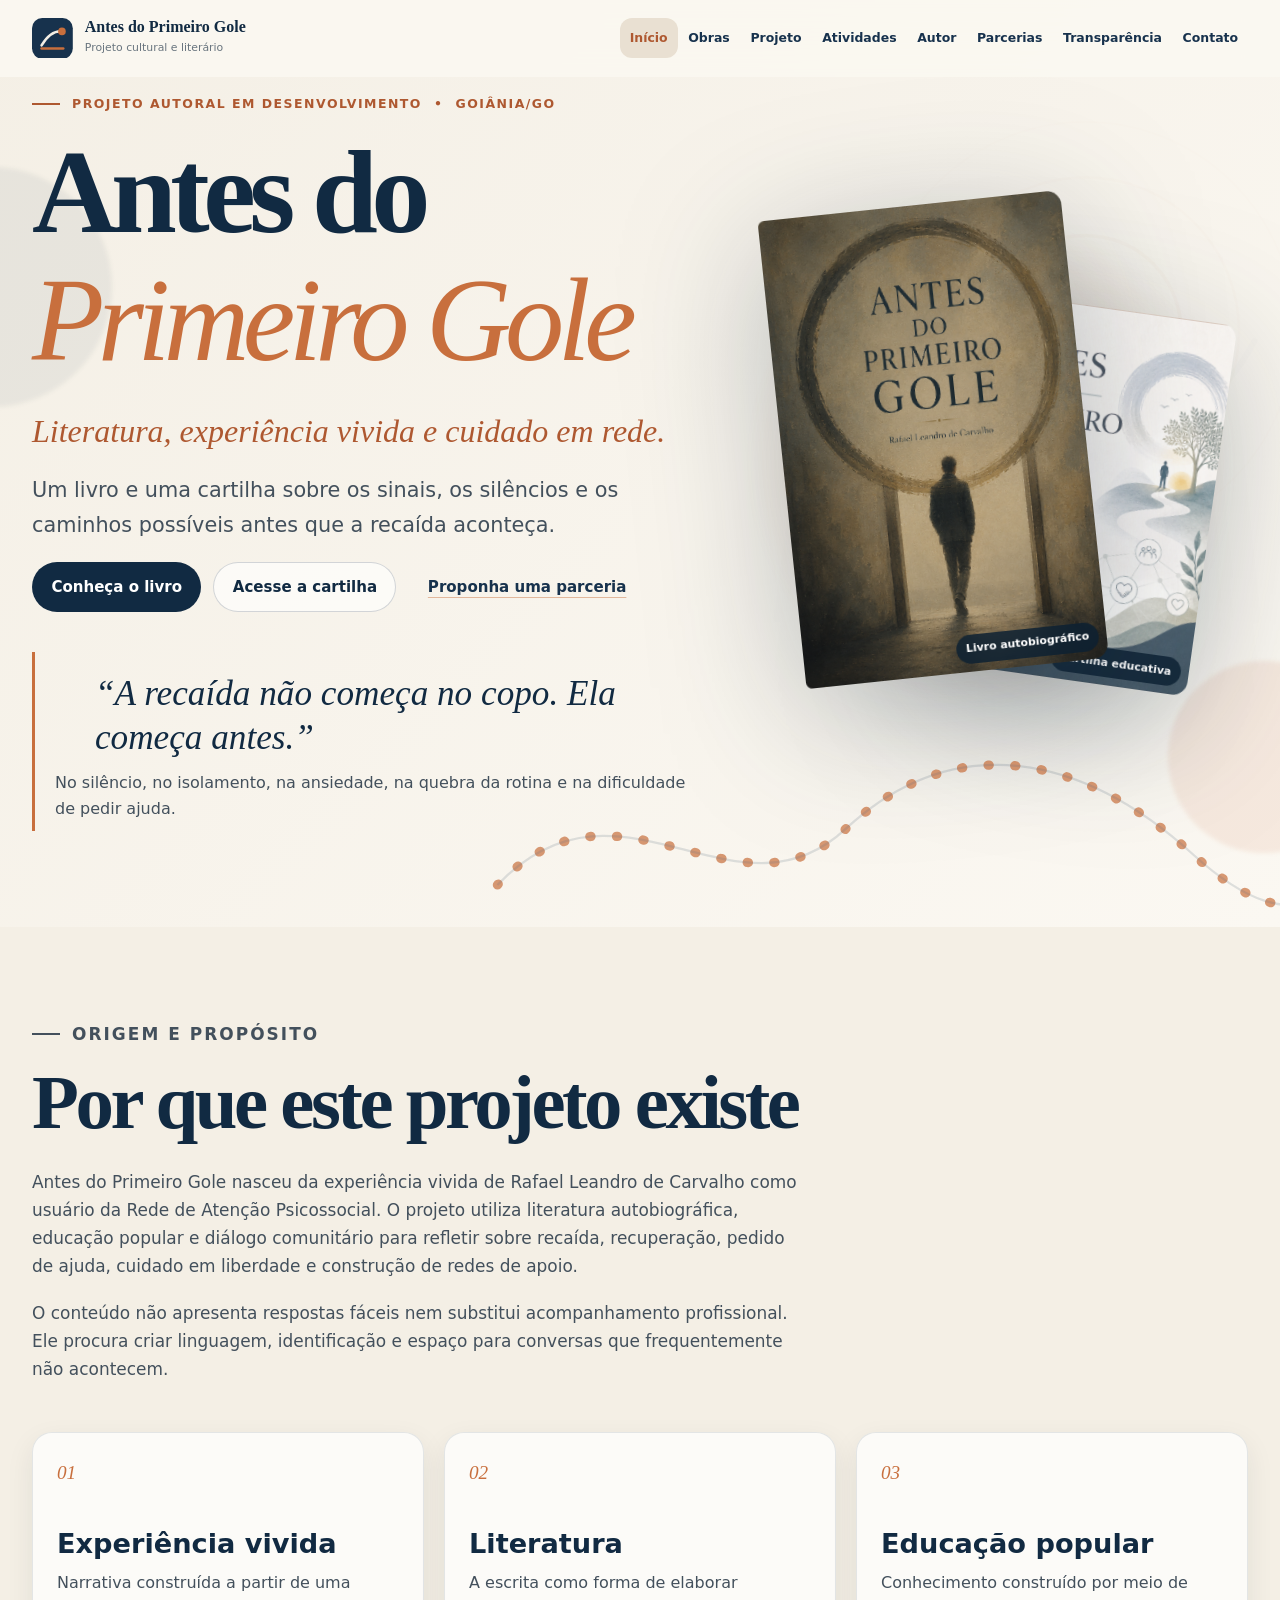
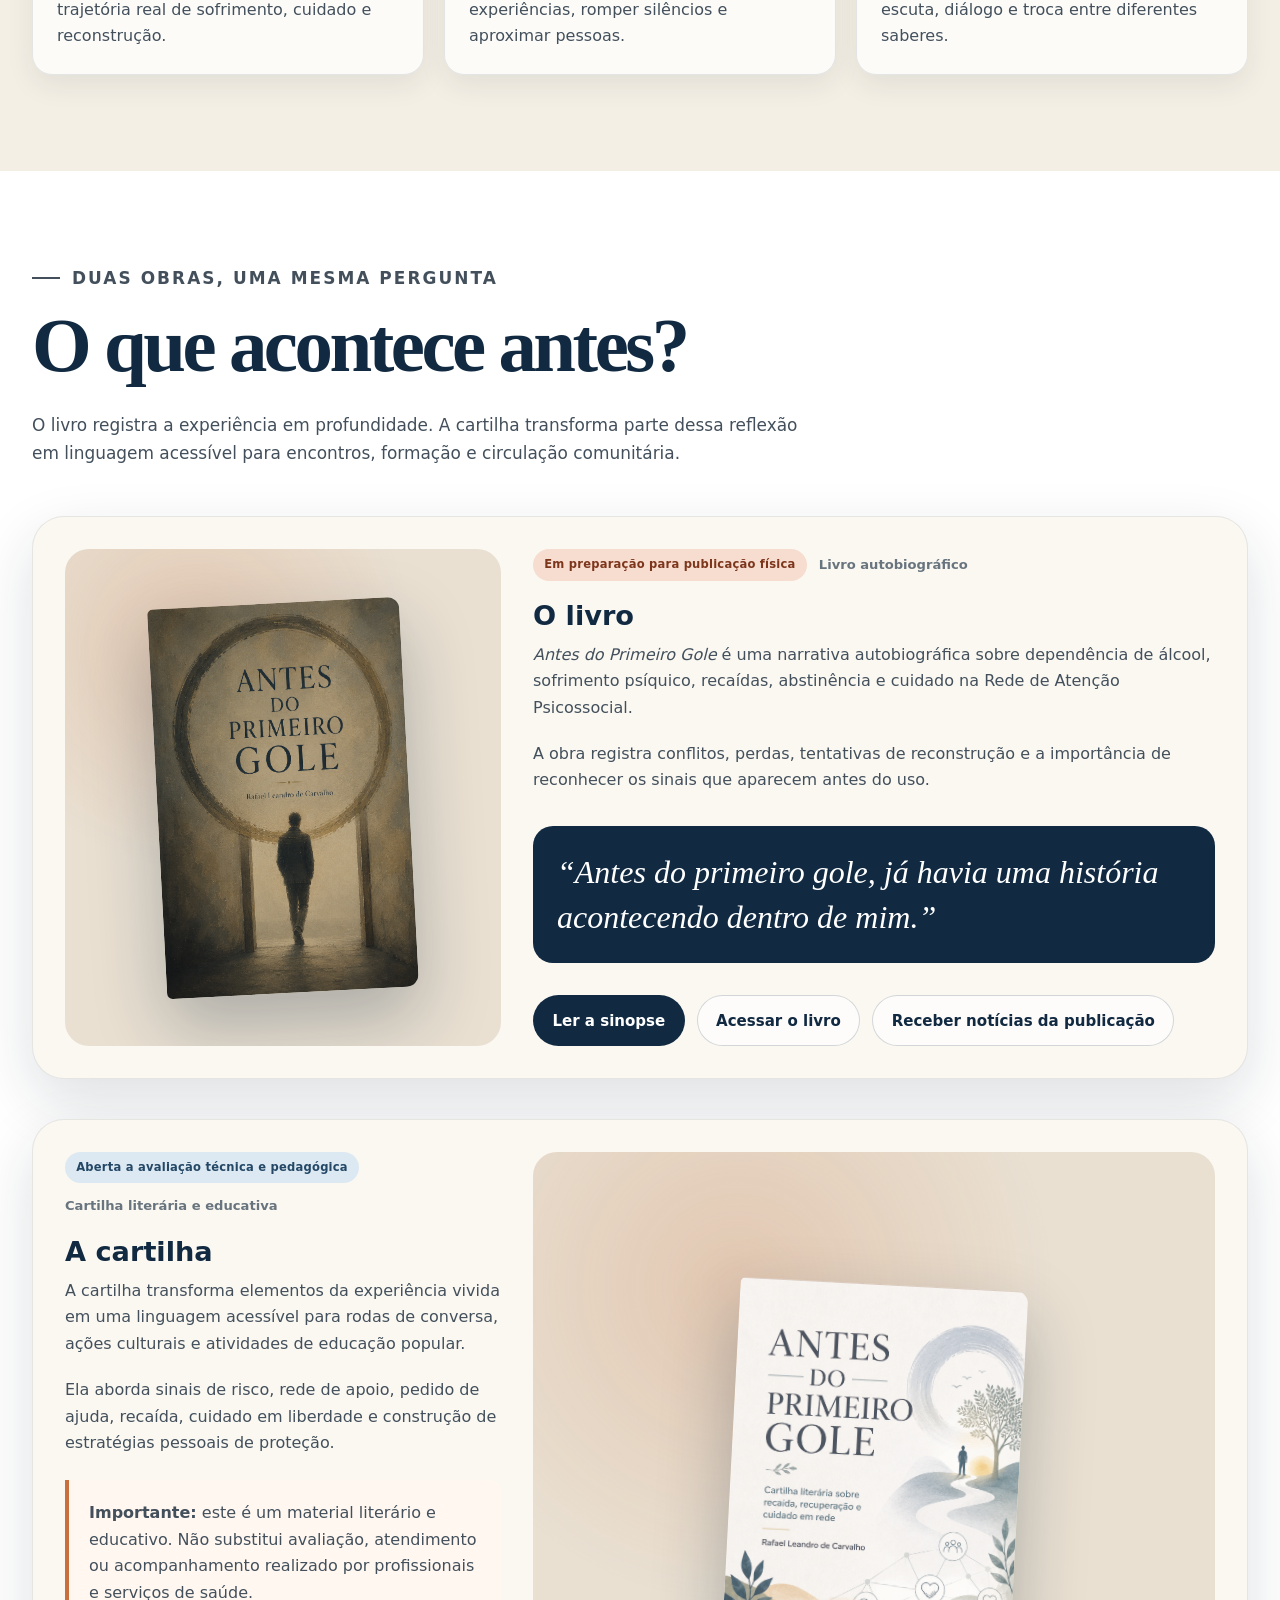
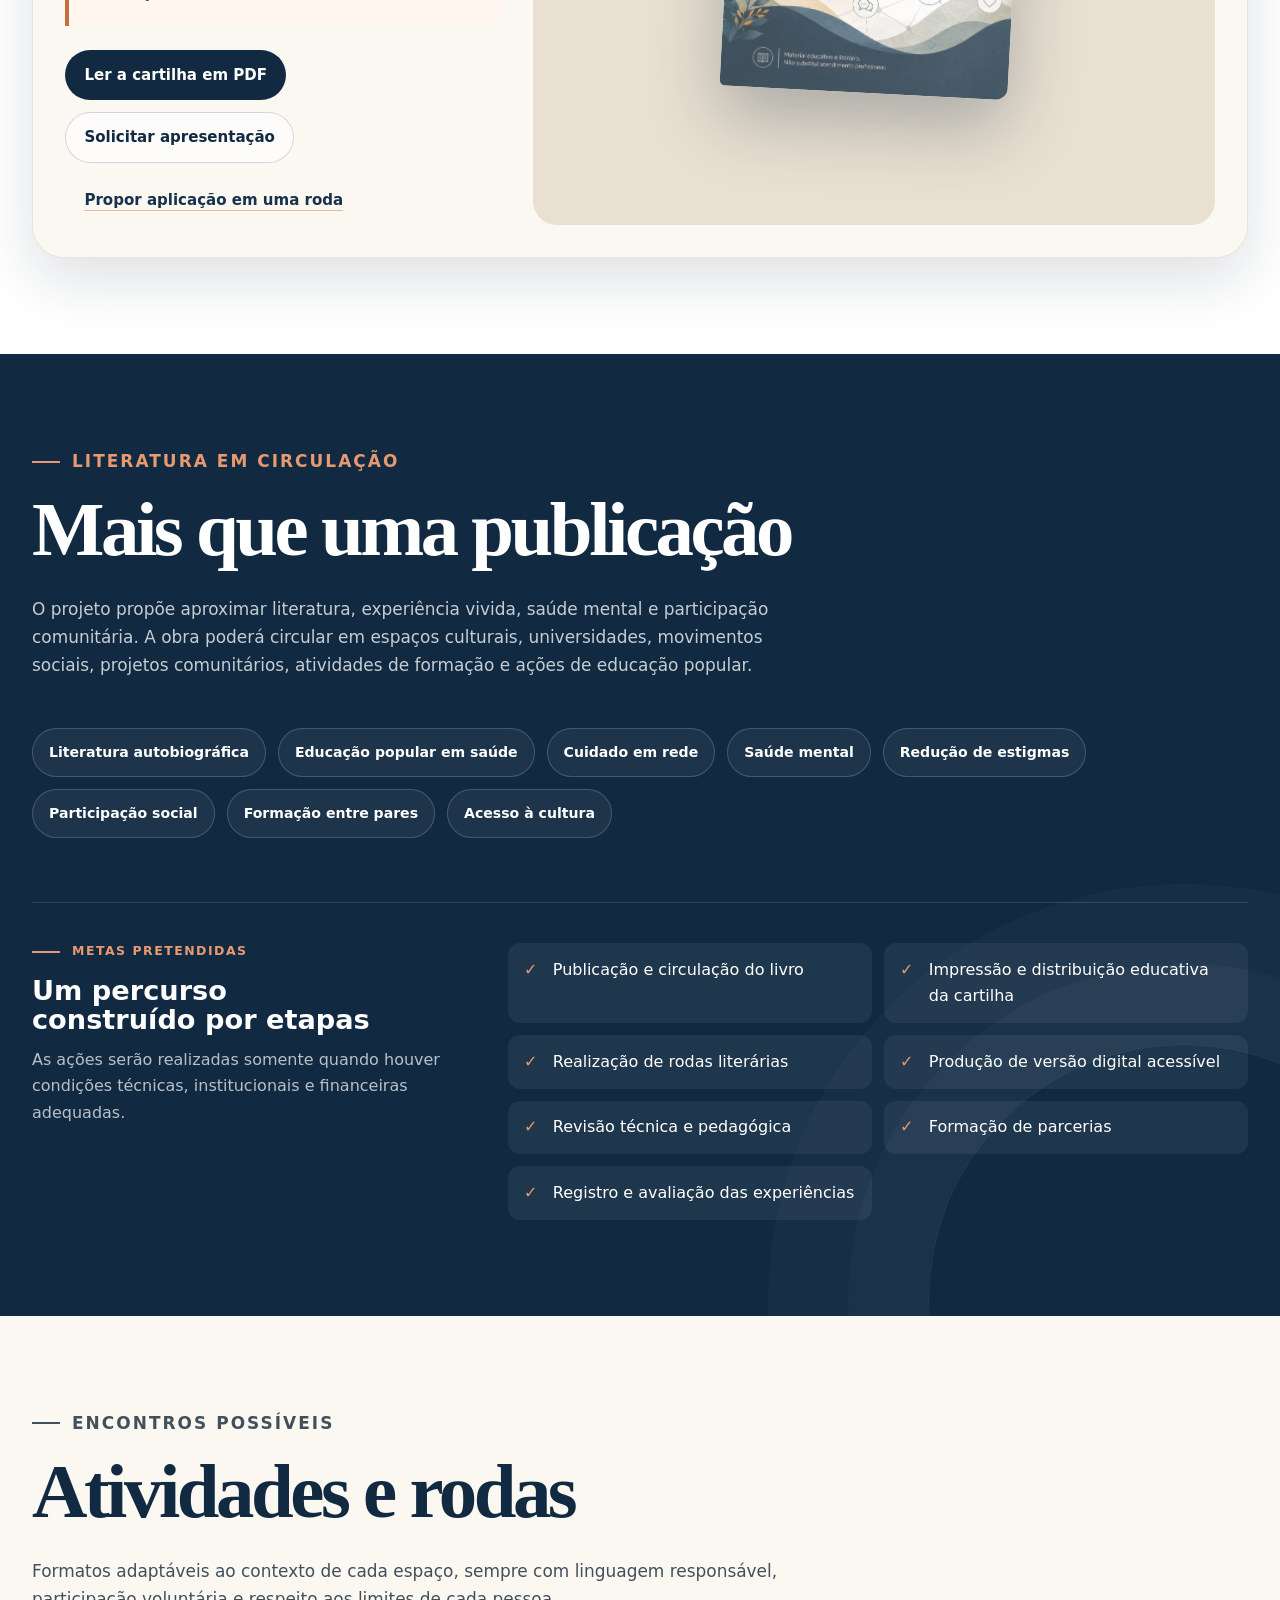
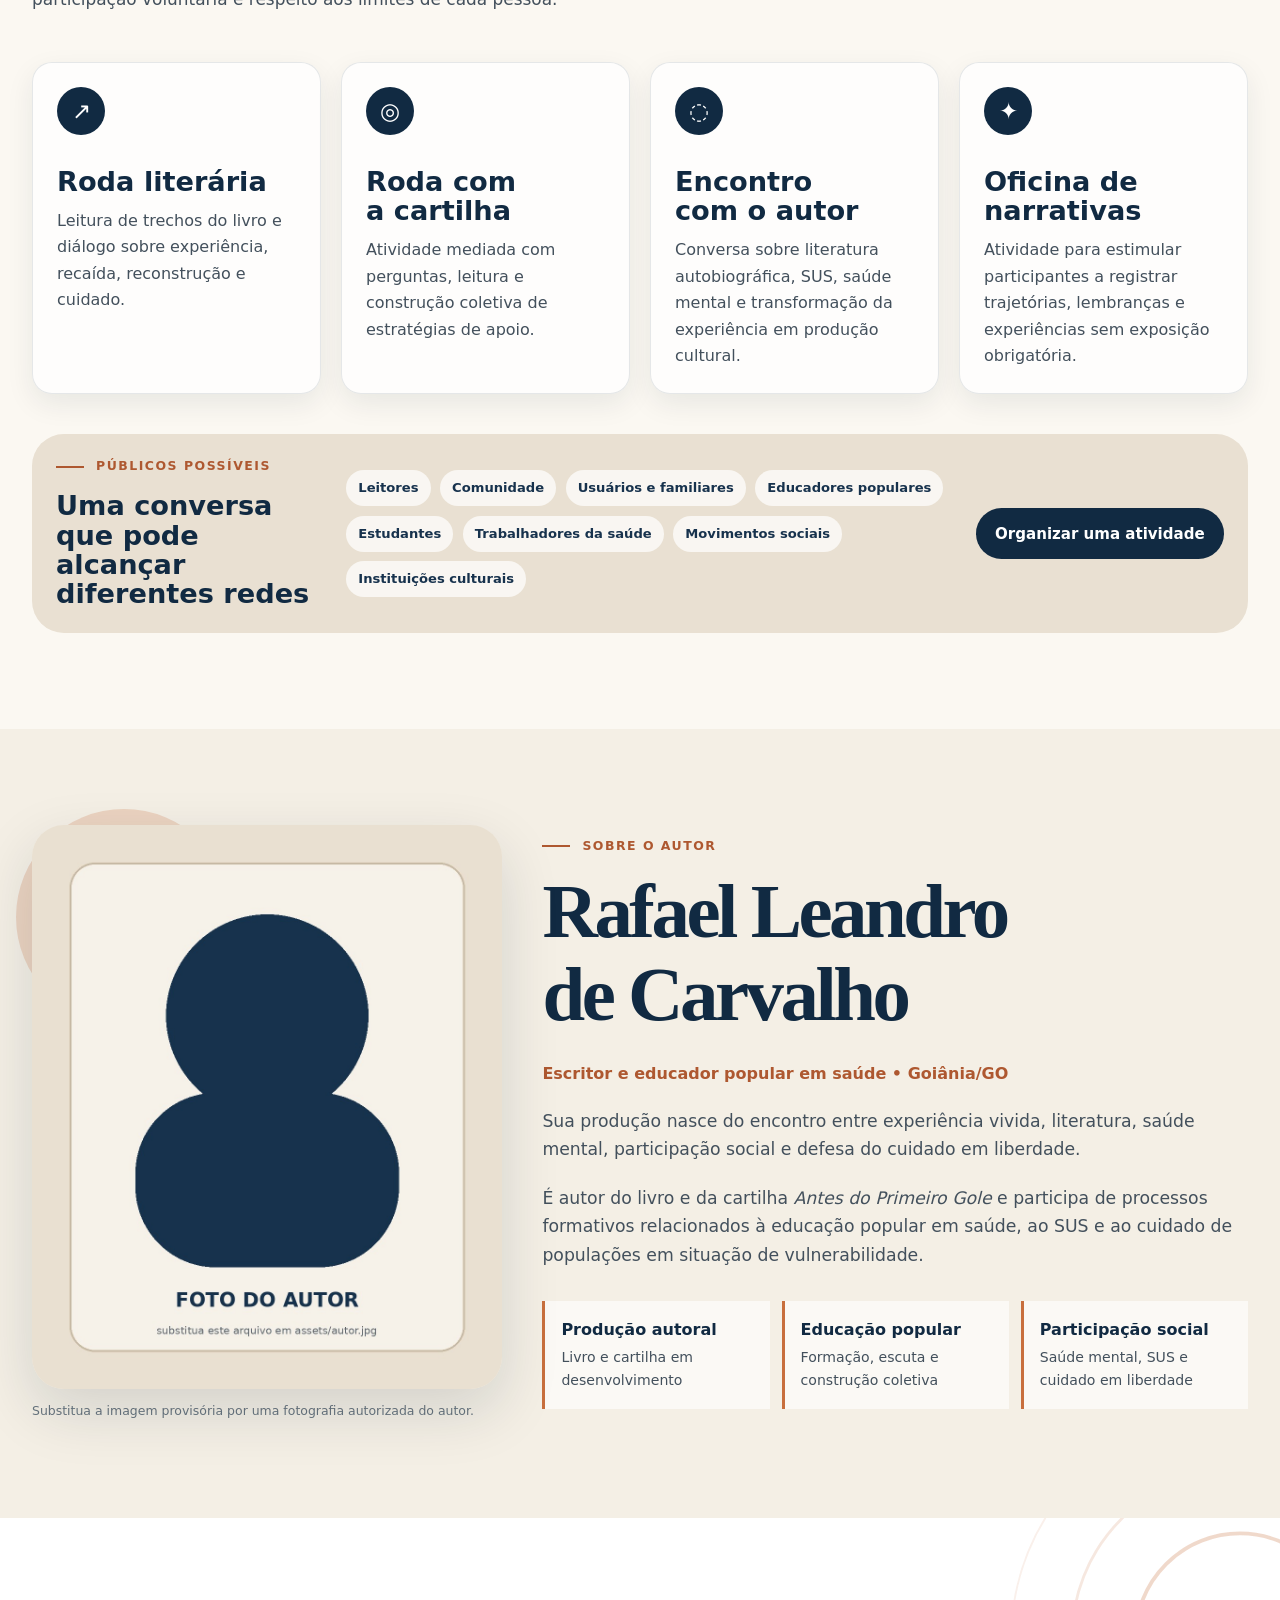
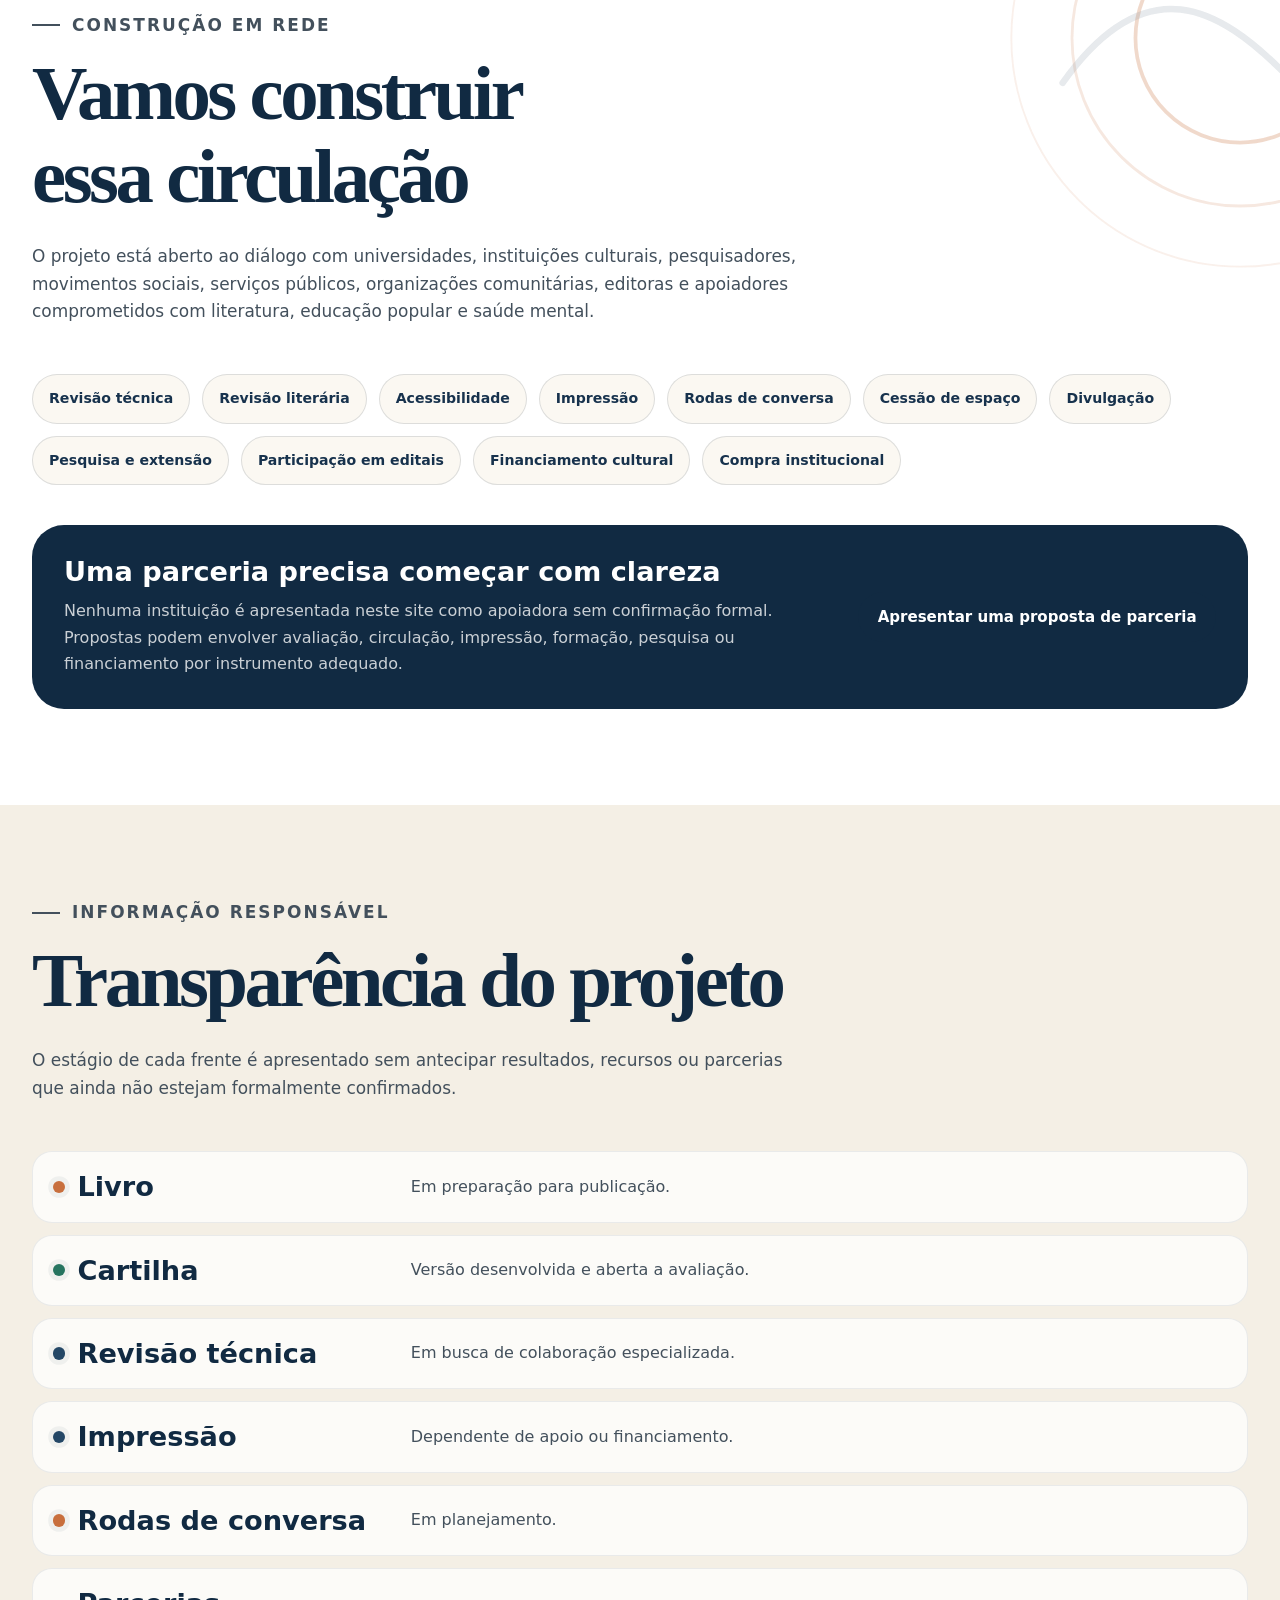
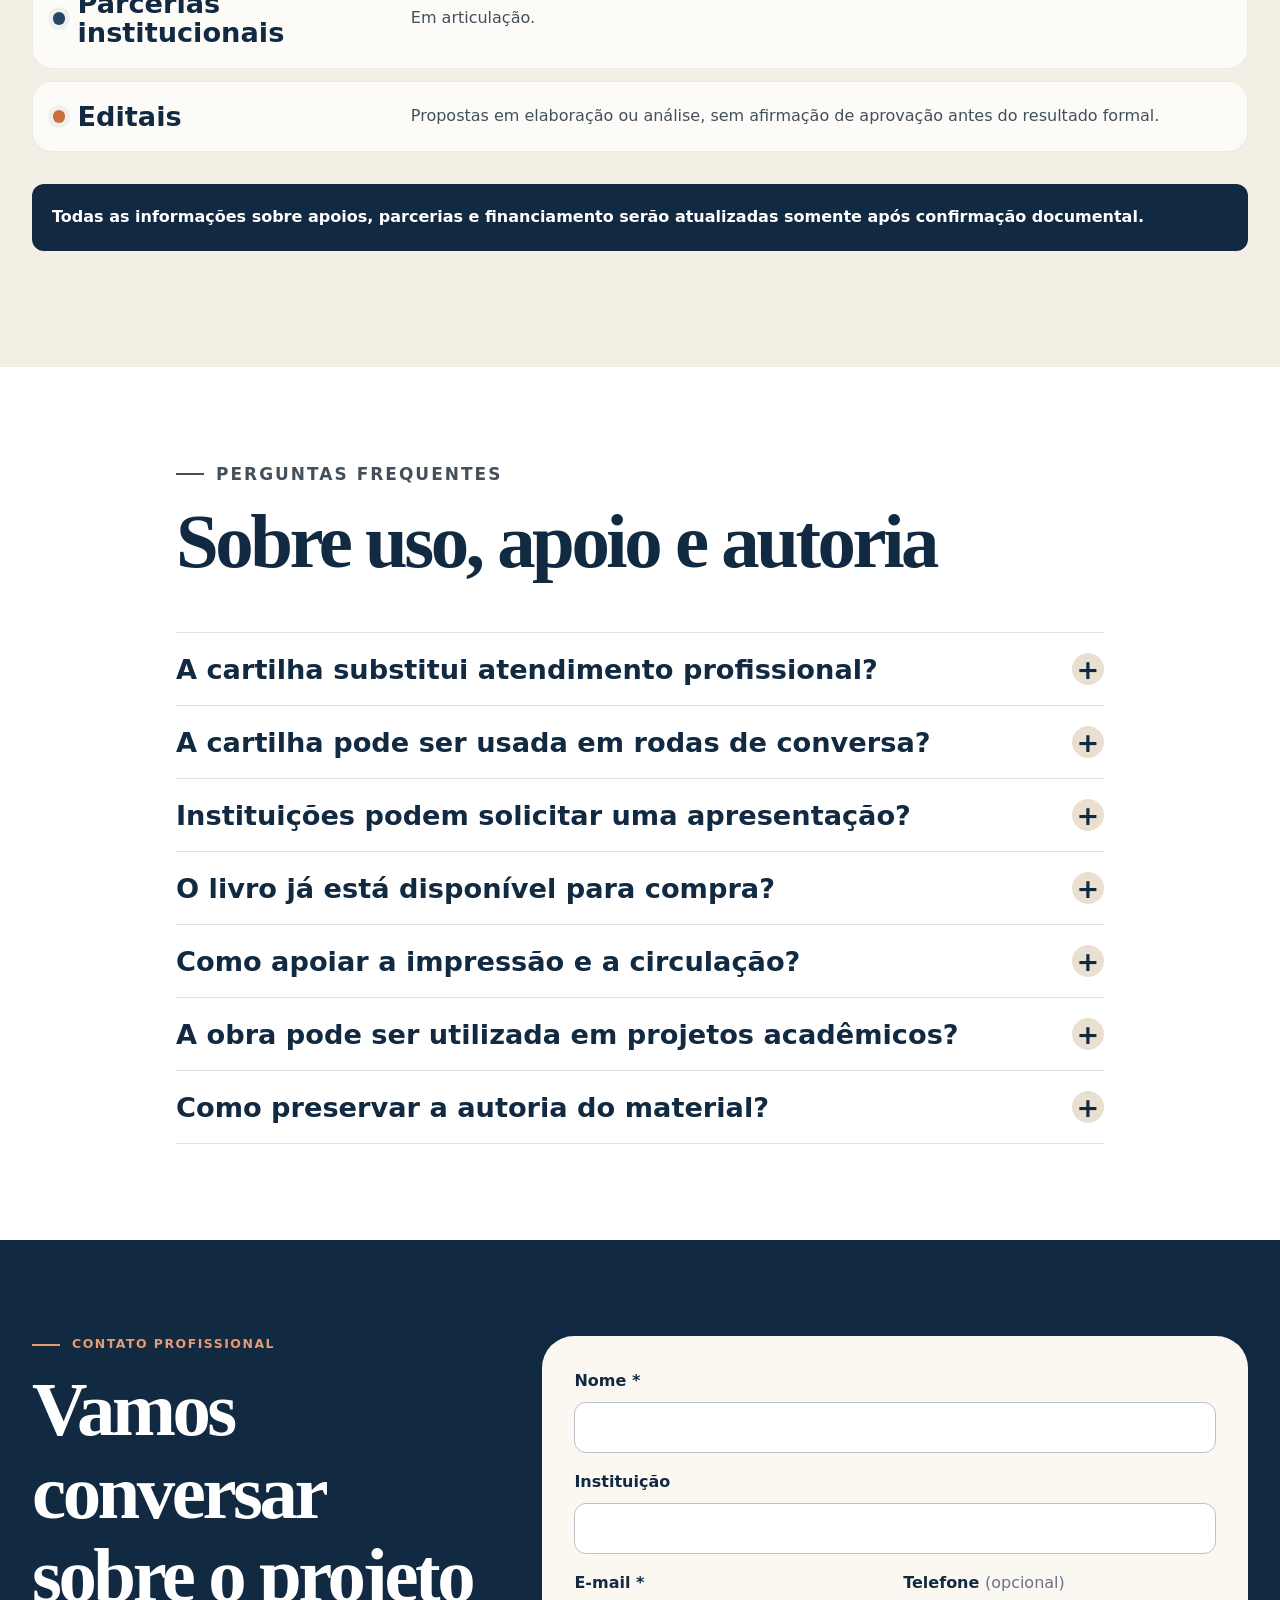
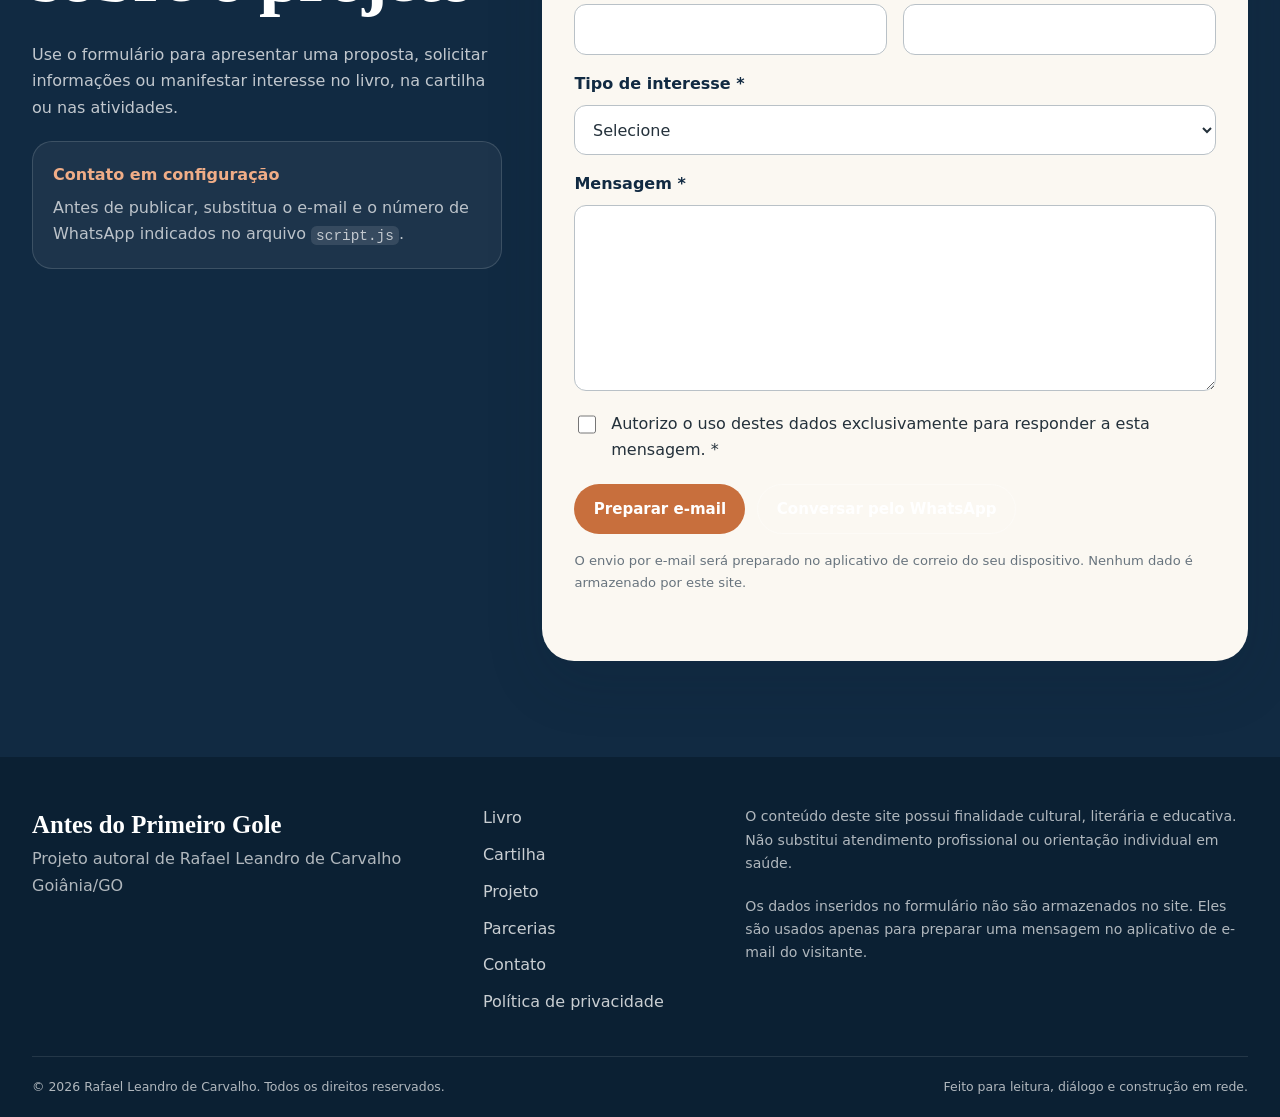
==== commit c00718c8: "Adiciona link de acesso ao livro" ====
--- a/index.html
+++ b/index.html
@@ -190,6 +190,7 @@
             <blockquote class="literary-quote">“Antes do primeiro gole, já havia uma história acontecendo dentro de mim.”</blockquote>
             <div class="button-row">
               <button class="button button-primary" type="button" data-open-dialog="sinopse-dialog">Ler a sinopse</button>
+              <a class="button button-secondary" href="https://drive.google.com/file/d/1IlwVwHFRHifXFNJuF9UyeUvFAQARWg1l/view?usp=drivesdk" target="_blank" rel="noopener">Acessar o livro</a>
               <a class="button button-secondary" href="#contato" data-interest="conhecer o livro">Receber notícias da publicação</a>
             </div>
           </div>
@@ -519,7 +520,7 @@
 
           <div class="form-actions">
             <button class="button button-accent" type="submit">Preparar e-mail</button>
-            <a class="button button-outline-light" href="https://wa.me/5562999999999" target="_blank" rel="noopener" data-whatsapp>Conversar pelo WhatsApp</a>
+            <a class="button button-outline-light" href="https://wa.me/5562991021154" target="_blank" rel="noopener" data-whatsapp>Conversar pelo WhatsApp</a>
           </div>
 
           <p class="form-help">O envio por e-mail será preparado no aplicativo de correio do seu dispositivo. Nenhum dado é armazenado por este site.</p>
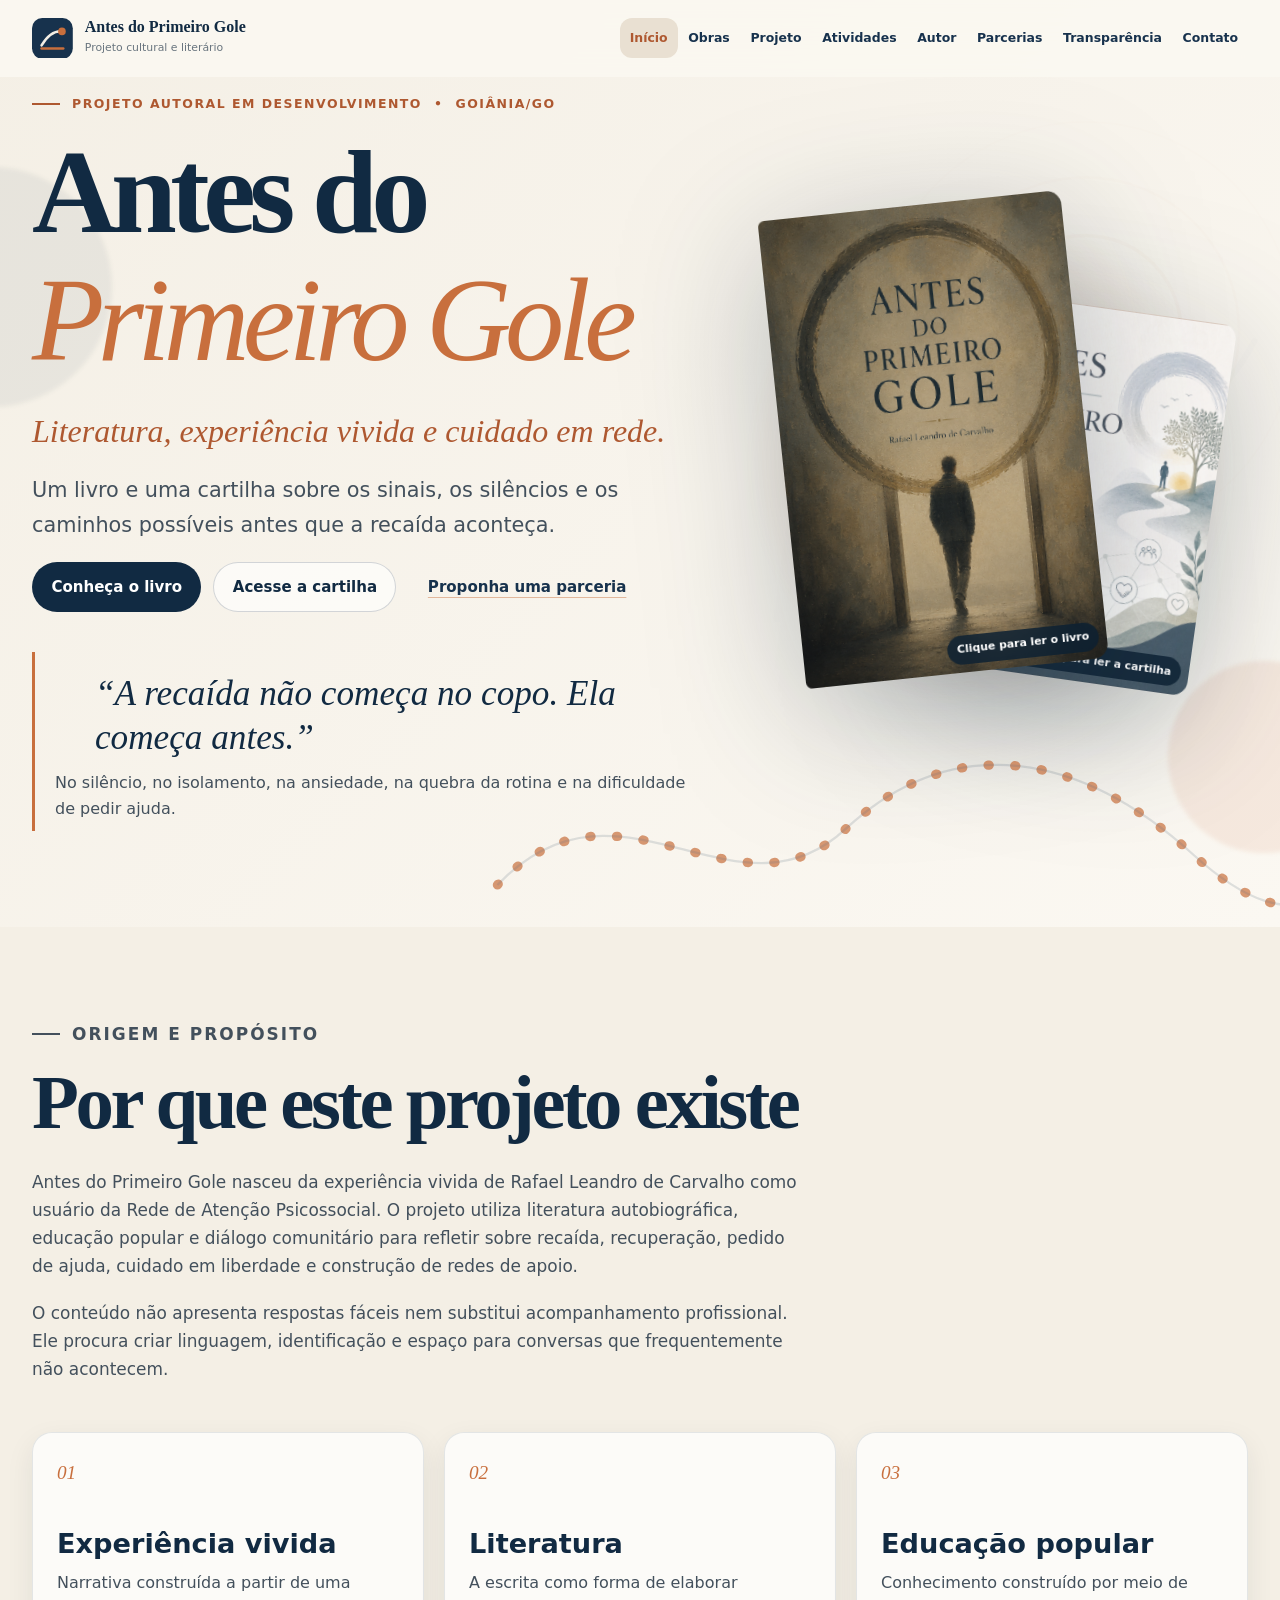
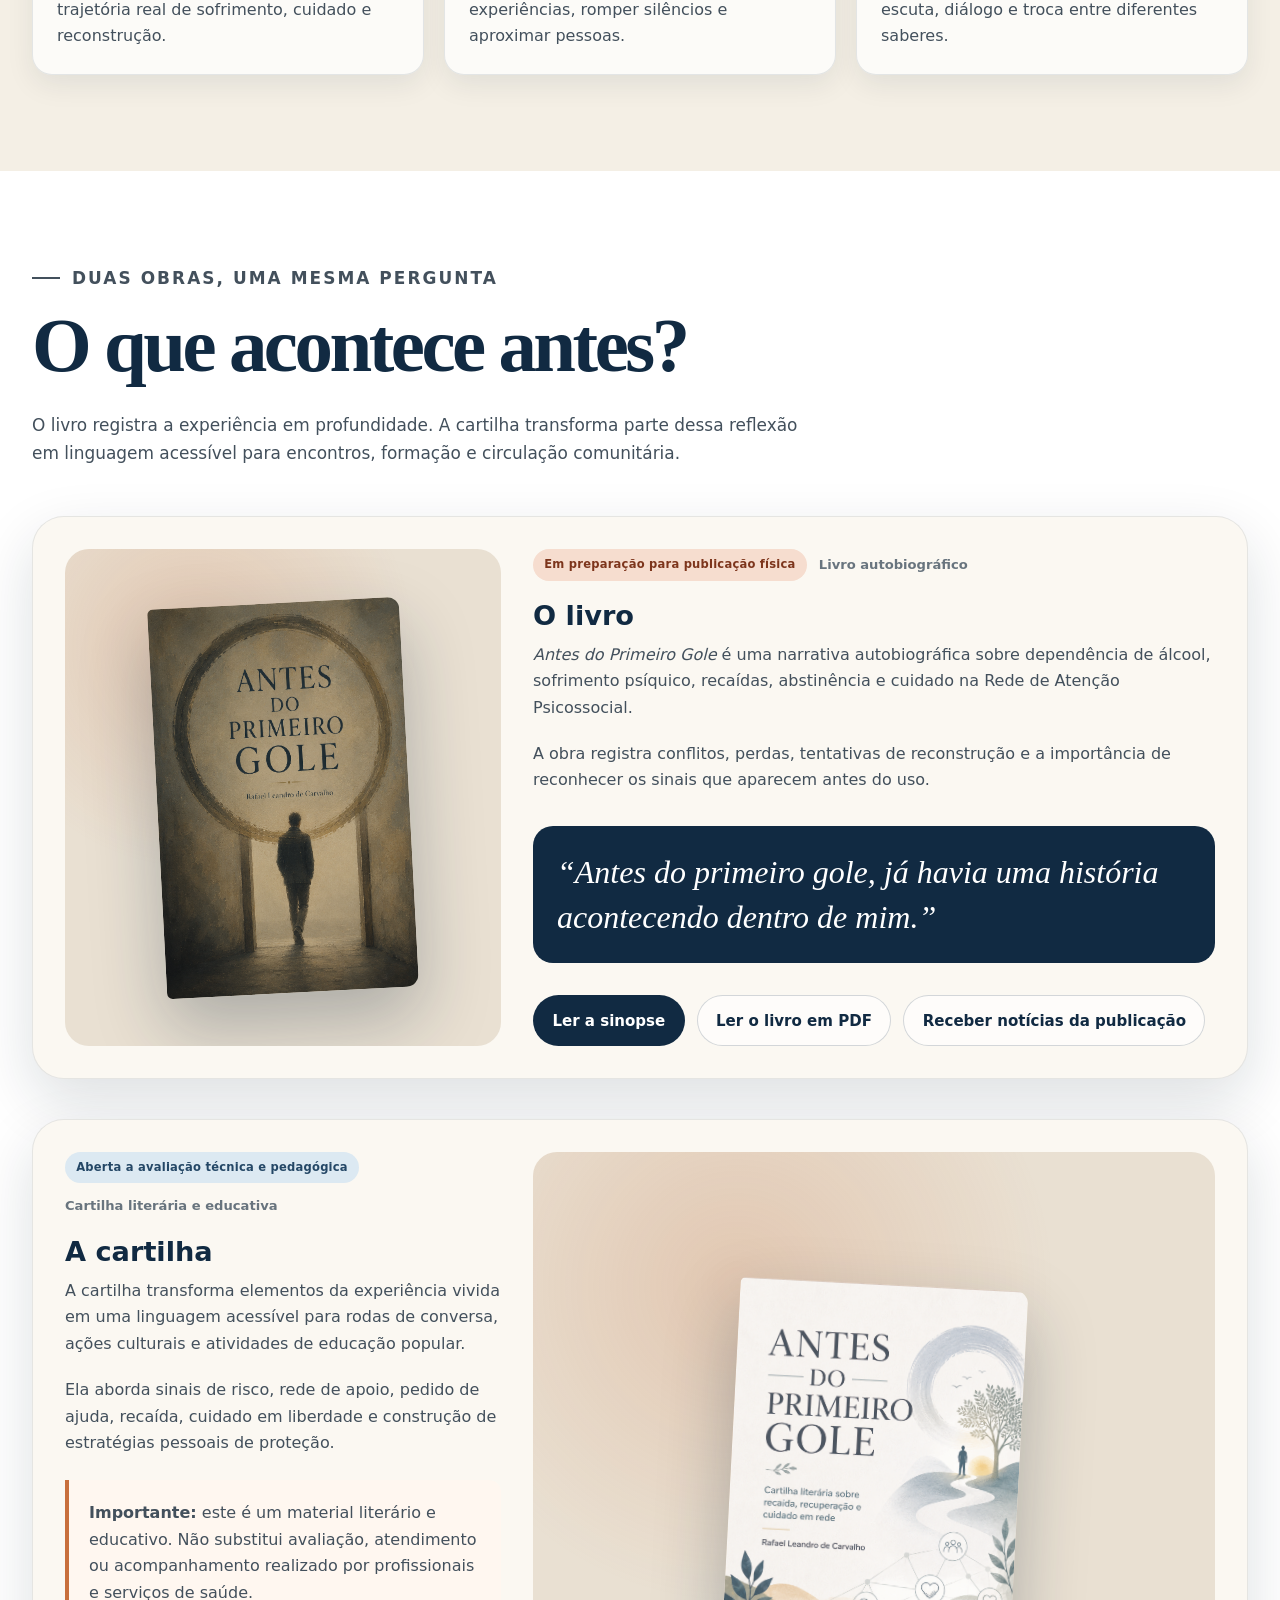
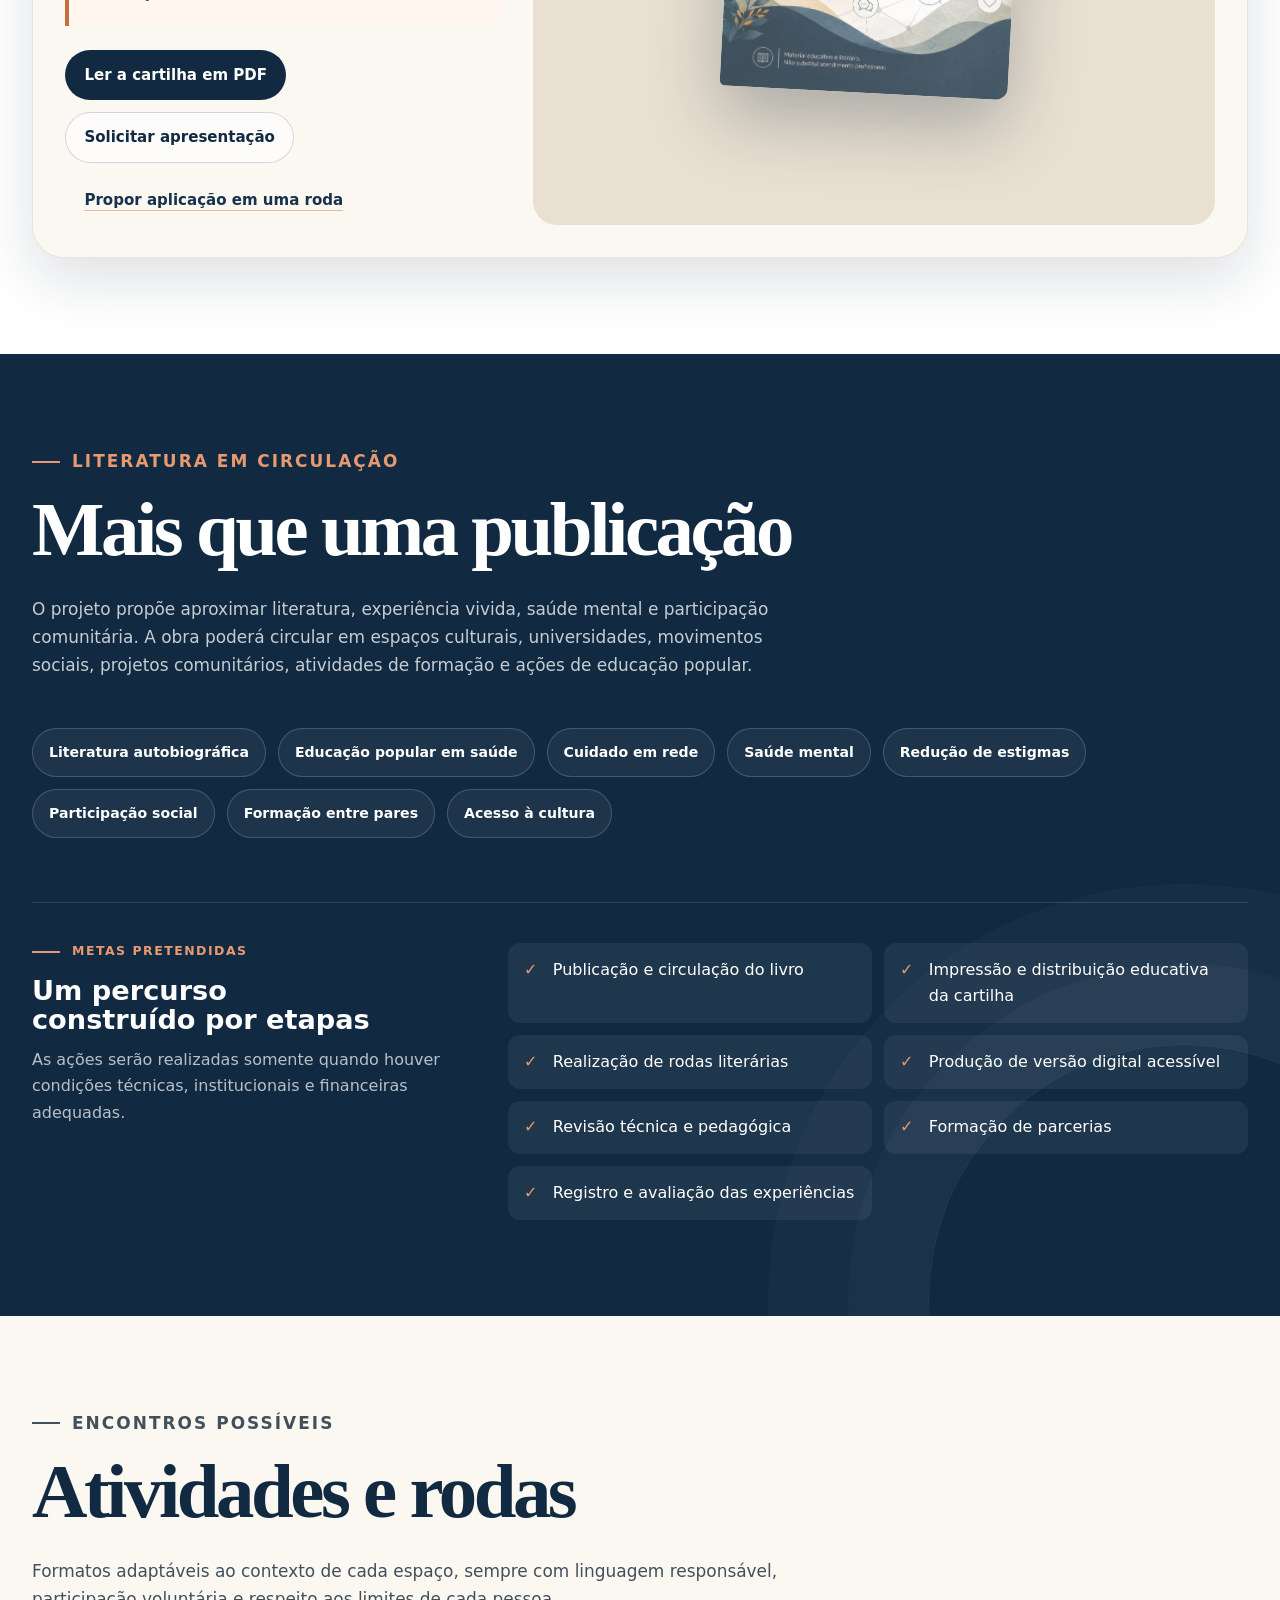
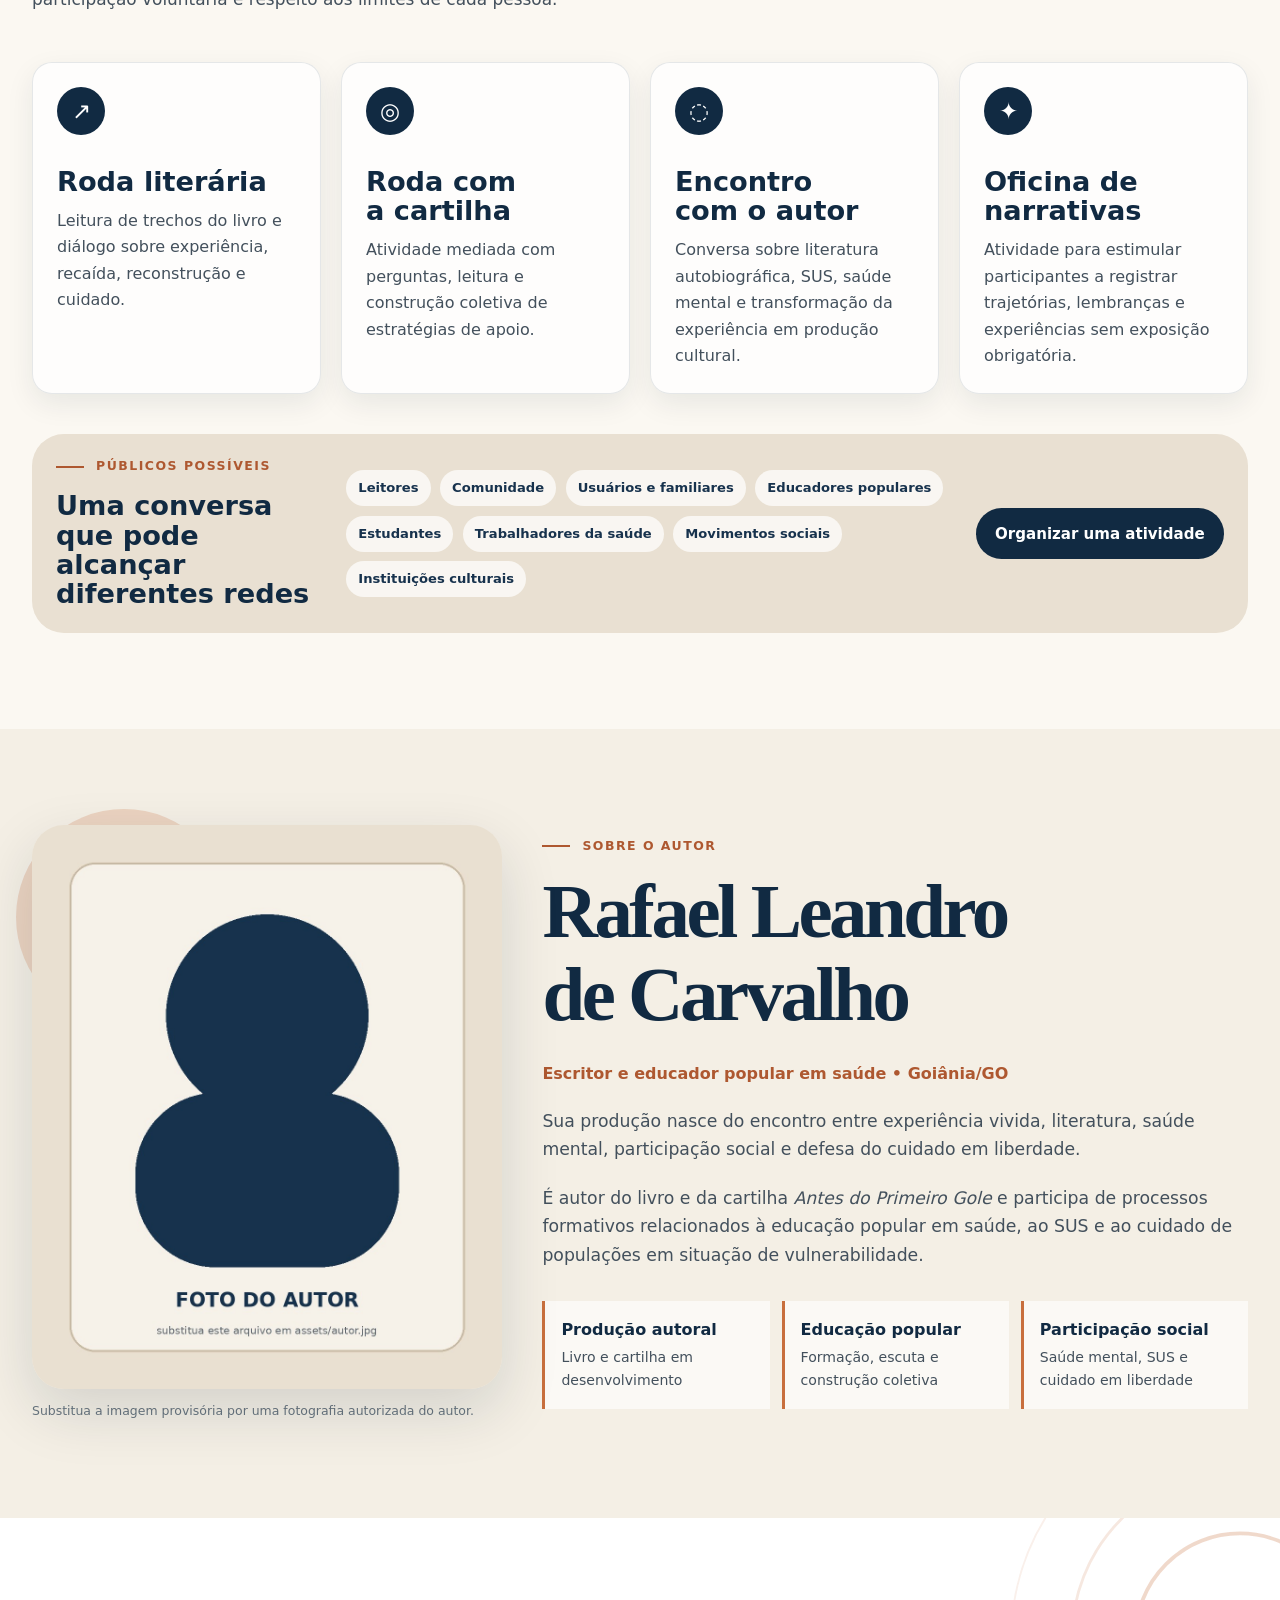
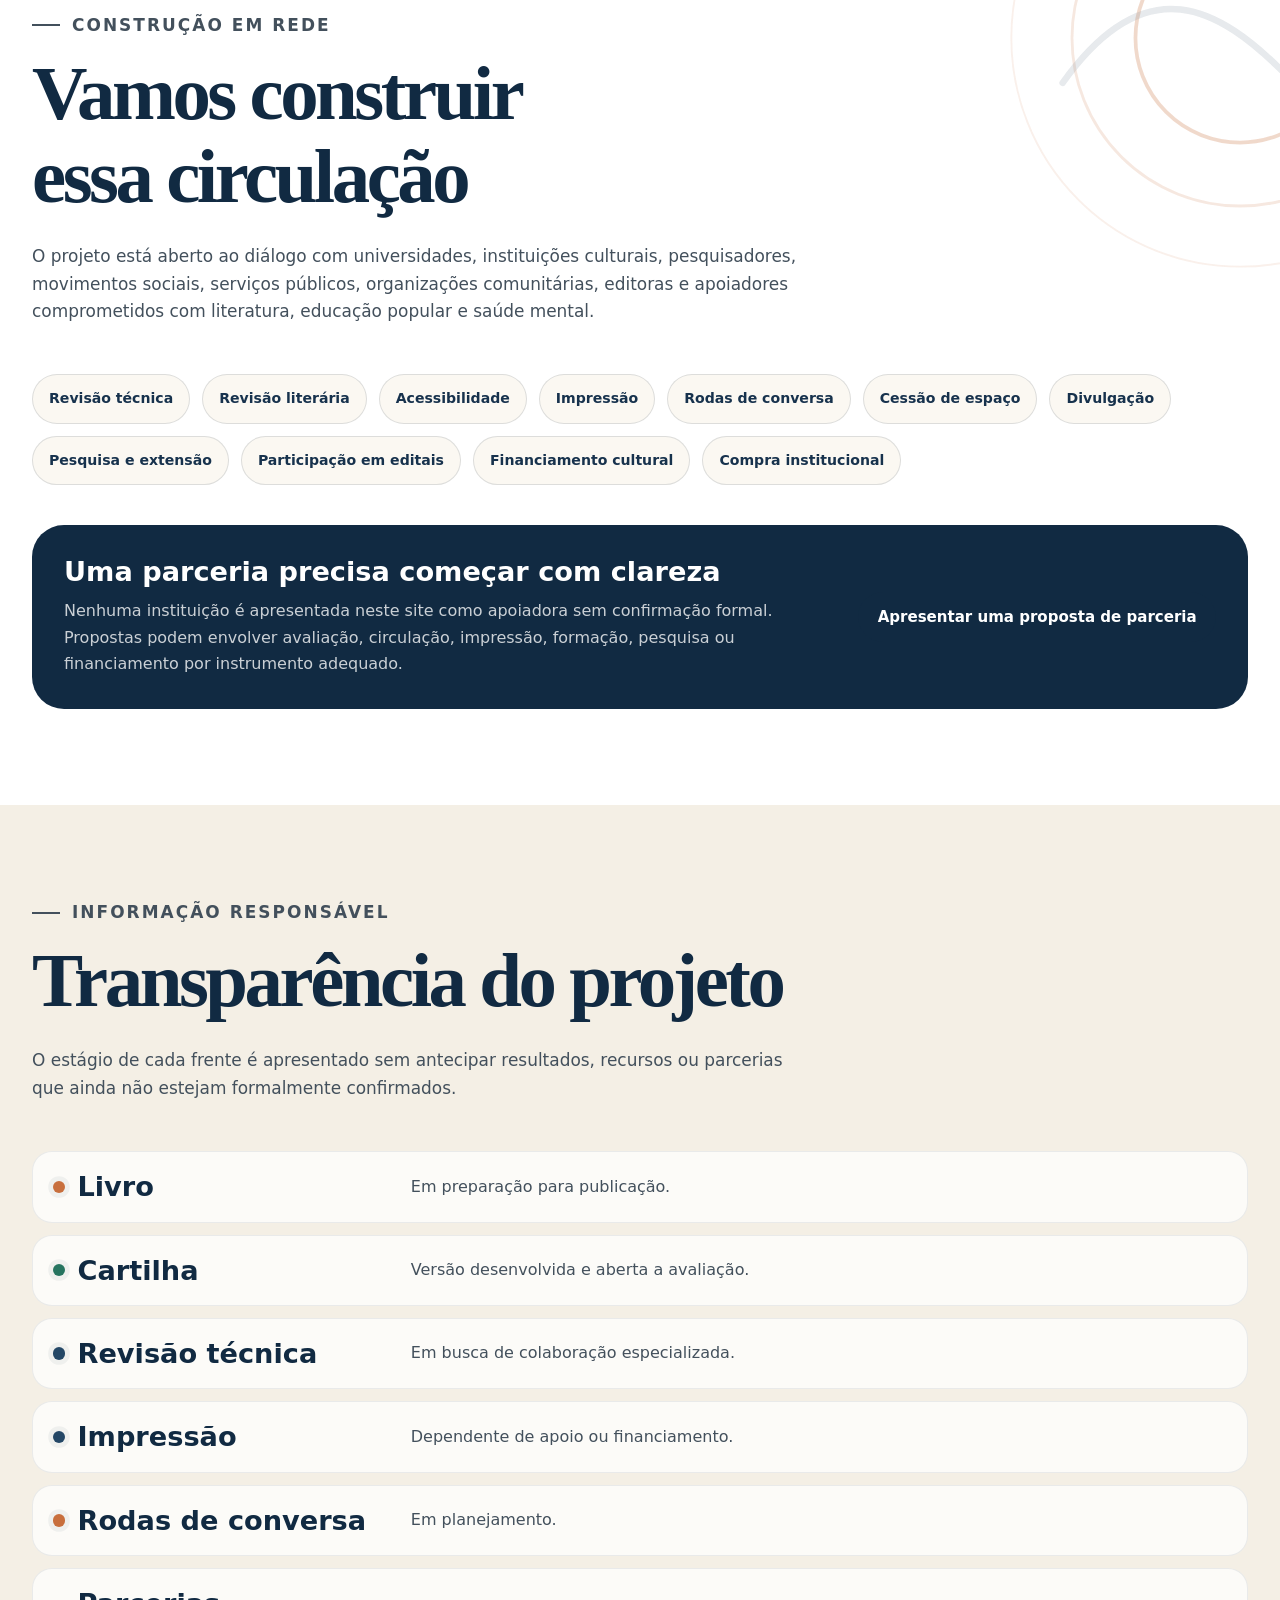
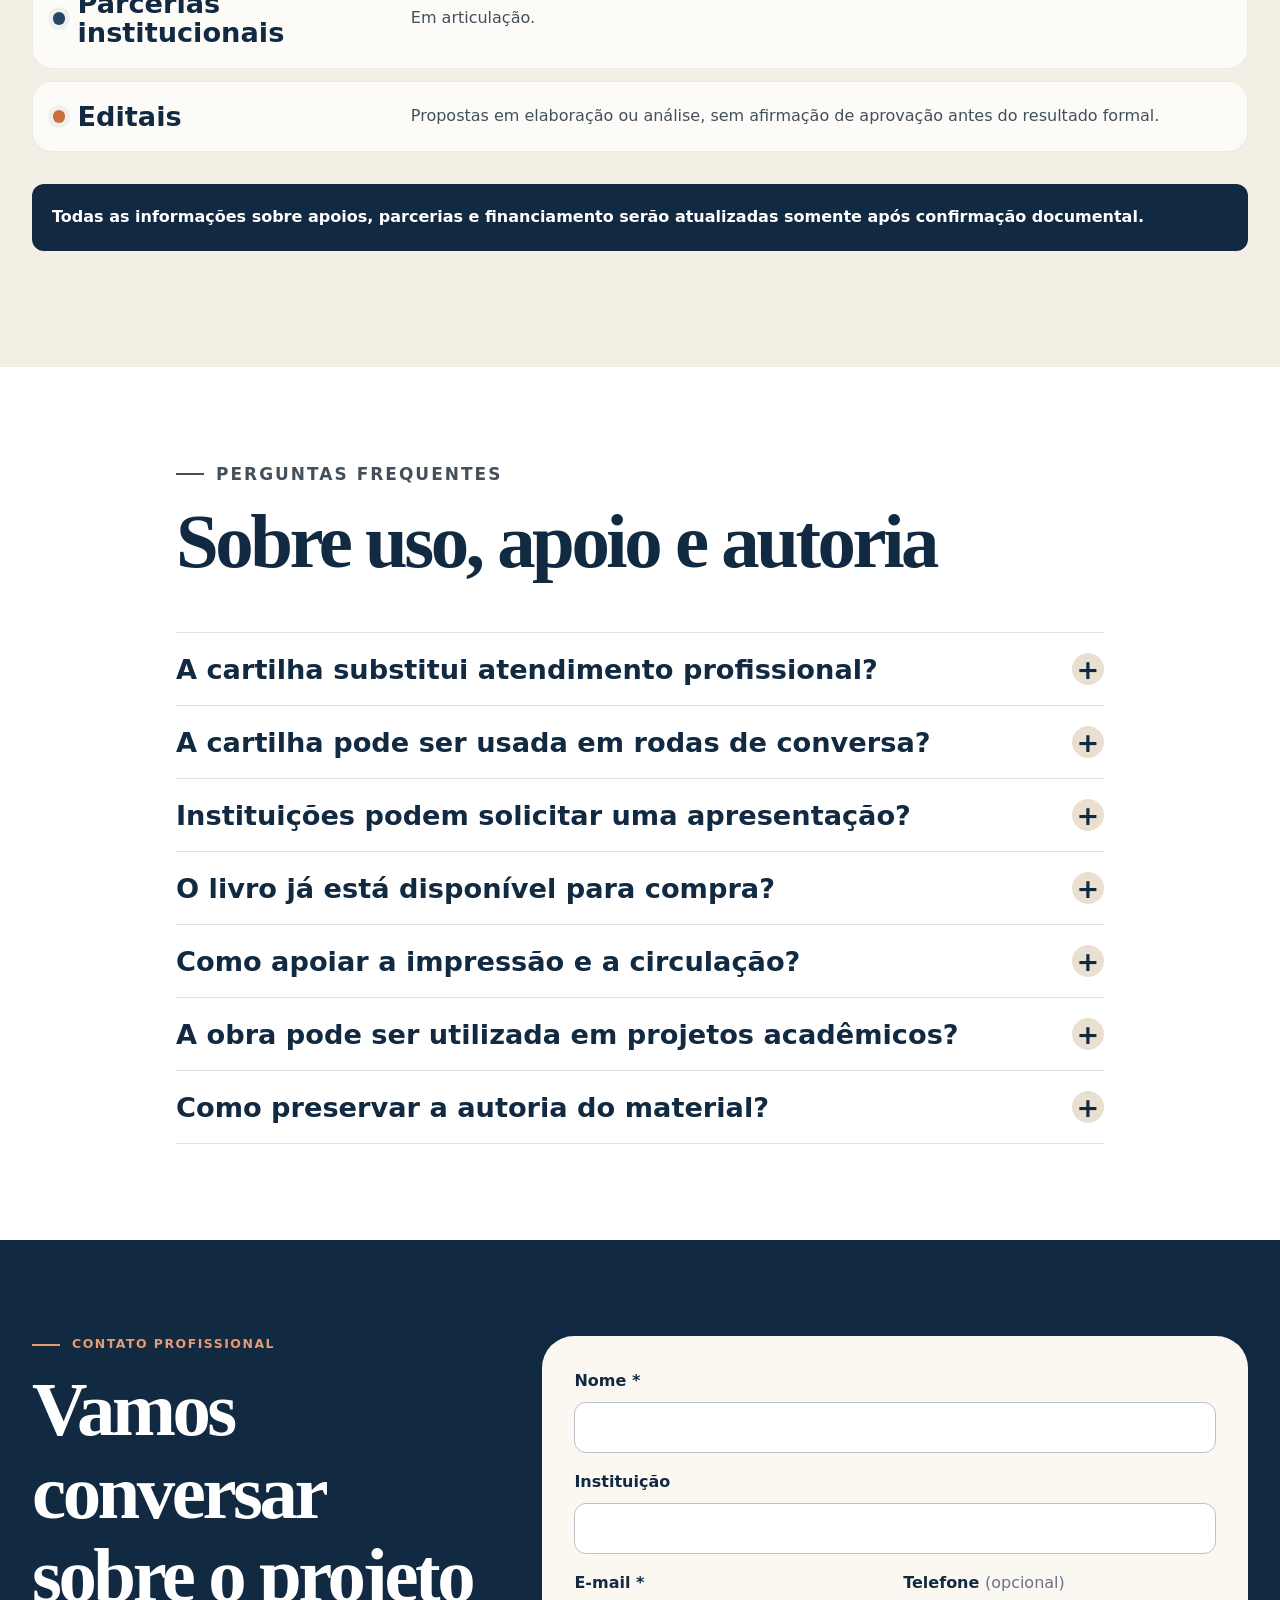
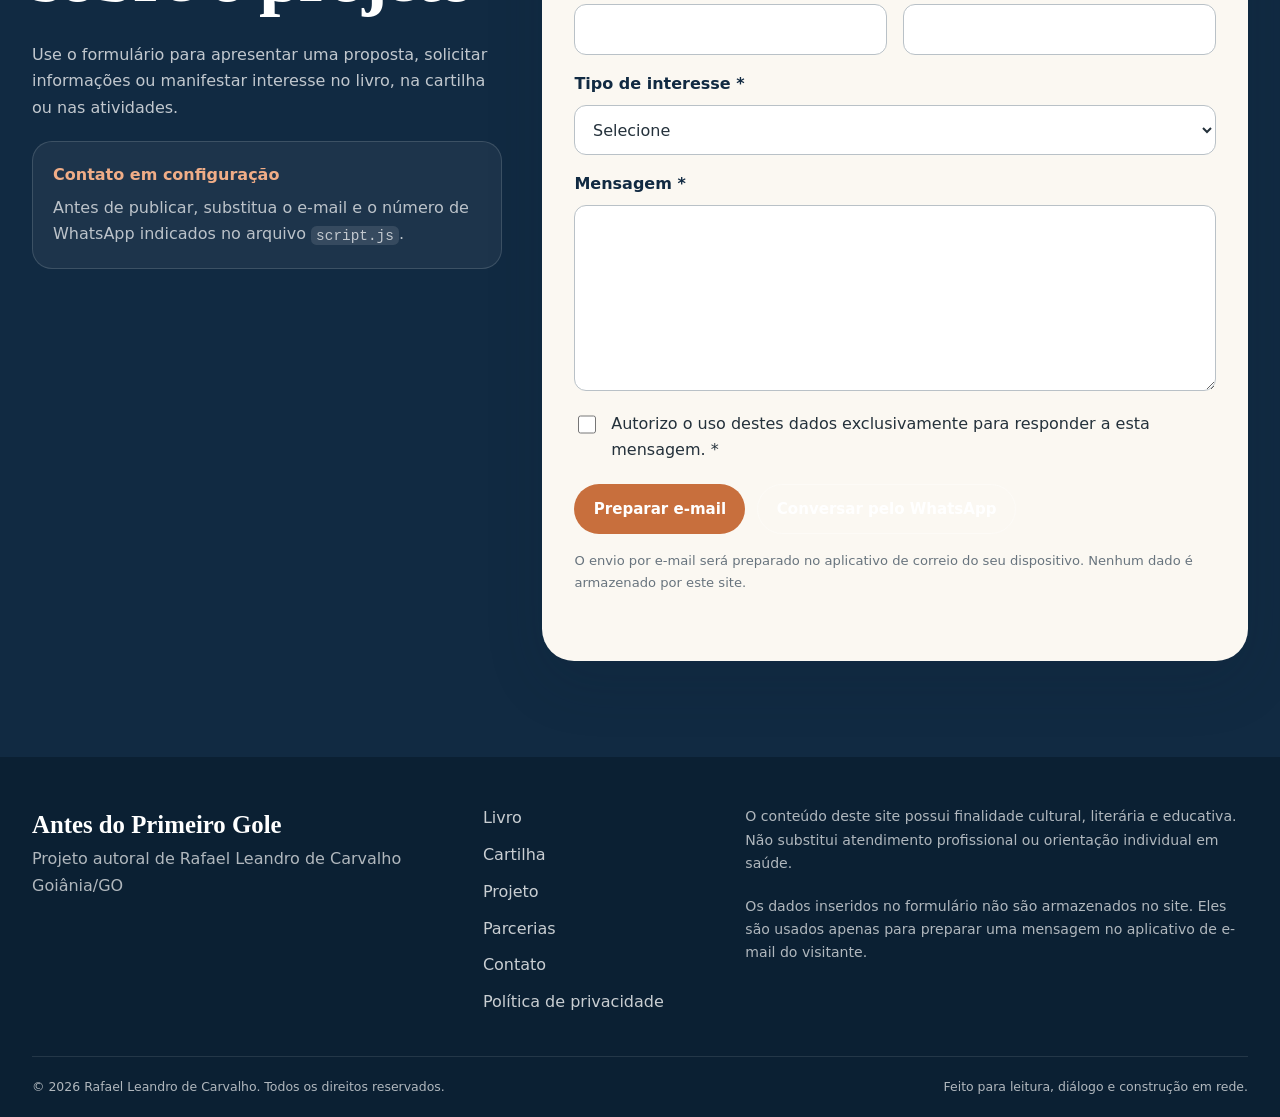
==== commit 97e02be2: "Torna capas interativas e hospeda livro em PDF" ====
--- a/index.html
+++ b/index.html
@@ -124,14 +124,14 @@
 
         <div class="cover-stage reveal" aria-label="Capas do livro e da cartilha">
           <div class="cover-halo" aria-hidden="true"></div>
-          <figure class="cover cover-book">
+          <a class="cover cover-book" href="documentos/livro-antes-do-primeiro-gole.pdf" target="_blank" rel="noopener" data-pdf-link aria-label="Abrir o livro Antes do Primeiro Gole em PDF">
             <img src="assets/livro-cover.png" width="825" height="1275" alt="Capa do livro Antes do Primeiro Gole">
-            <figcaption>Livro autobiográfico</figcaption>
-          </figure>
-          <figure class="cover cover-guide">
+            <span class="cover-caption">Clique para ler o livro</span>
+          </a>
+          <a class="cover cover-guide" href="documentos/cartilha-antes-do-primeiro-gole.pdf" target="_blank" rel="noopener" data-pdf-link aria-label="Abrir a cartilha Antes do Primeiro Gole em PDF">
             <img src="assets/cartilha-cover.png" width="1166" height="1654" alt="Capa da cartilha Antes do Primeiro Gole">
-            <figcaption>Cartilha educativa</figcaption>
-          </figure>
+            <span class="cover-caption">Clique para ler a cartilha</span>
+          </a>
         </div>
       </div>
 
@@ -177,7 +177,9 @@
 
         <article id="livro" class="work-card work-book reveal">
           <div class="work-media">
-            <img src="assets/livro-cover.png" width="825" height="1275" loading="lazy" alt="Capa do livro Antes do Primeiro Gole">
+            <a href="documentos/livro-antes-do-primeiro-gole.pdf" target="_blank" rel="noopener" data-pdf-link aria-label="Ler o livro Antes do Primeiro Gole em PDF">
+              <img src="assets/livro-cover.png" width="825" height="1275" loading="lazy" alt="Capa do livro Antes do Primeiro Gole — clique para ler">
+            </a>
           </div>
           <div class="work-copy">
             <div class="work-meta">
@@ -190,7 +192,7 @@
             <blockquote class="literary-quote">“Antes do primeiro gole, já havia uma história acontecendo dentro de mim.”</blockquote>
             <div class="button-row">
               <button class="button button-primary" type="button" data-open-dialog="sinopse-dialog">Ler a sinopse</button>
-              <a class="button button-secondary" href="https://drive.google.com/file/d/1IlwVwHFRHifXFNJuF9UyeUvFAQARWg1l/view?usp=drivesdk" target="_blank" rel="noopener">Acessar o livro</a>
+              <a class="button button-secondary" href="documentos/livro-antes-do-primeiro-gole.pdf" target="_blank" rel="noopener" data-pdf-link>Ler o livro em PDF</a>
               <a class="button button-secondary" href="#contato" data-interest="conhecer o livro">Receber notícias da publicação</a>
             </div>
           </div>
@@ -198,7 +200,9 @@
 
         <article id="cartilha" class="work-card work-guide reveal">
           <div class="work-media">
-            <img src="assets/cartilha-cover.png" width="1166" height="1654" loading="lazy" alt="Capa da cartilha Antes do Primeiro Gole">
+            <a href="documentos/cartilha-antes-do-primeiro-gole.pdf" target="_blank" rel="noopener" data-pdf-link aria-label="Ler a cartilha Antes do Primeiro Gole em PDF">
+              <img src="assets/cartilha-cover.png" width="1166" height="1654" loading="lazy" alt="Capa da cartilha Antes do Primeiro Gole — clique para ler">
+            </a>
           </div>
           <div class="work-copy">
             <div class="work-meta">
--- a/styles.css
+++ b/styles.css
@@ -481,8 +481,10 @@
 .cover {
   position: absolute;
   margin: 0;
+  color: inherit;
+  cursor: pointer;
   filter: drop-shadow(var(--shadow-cover));
-  transition: transform 500ms cubic-bezier(.2,.7,.2,1);
+  transition: transform 500ms cubic-bezier(.2,.7,.2,1), filter 300ms ease;
 }
 
 .cover img {
@@ -490,7 +492,7 @@
   background: var(--color-white);
 }
 
-.cover figcaption {
+.cover-caption {
   position: absolute;
   right: .5rem;
   bottom: .5rem;
@@ -500,6 +502,7 @@
   color: var(--color-white);
   font-size: .68rem;
   font-weight: 700;
+  text-align: center;
   backdrop-filter: blur(8px);
 }
 
@@ -515,8 +518,19 @@
   transform: translate(34%, 8%) rotate(8deg);
 }
 
-.cover-stage:hover .cover-book { transform: translate(-24%, -7%) rotate(-8deg); }
-.cover-stage:hover .cover-guide { transform: translate(40%, 6%) rotate(10deg); }
+.cover:hover,
+.cover:focus-visible {
+  z-index: 3;
+  filter: drop-shadow(0 24px 35px rgba(9, 28, 44, .38));
+  outline: 3px solid var(--color-orange-500);
+  outline-offset: 6px;
+}
+
+.cover-book:hover,
+.cover-book:focus-visible { transform: translate(-24%, -7%) rotate(-3deg) scale(1.05); }
+
+.cover-guide:hover,
+.cover-guide:focus-visible { transform: translate(30%, 3%) rotate(3deg) scale(1.07); }
 
 .hero-path {
   position: absolute;
@@ -612,6 +626,21 @@
   box-shadow: var(--shadow-cover);
   transform: rotate(-3deg);
 }
+
+.work-media a {
+  display: grid;
+  place-items: center;
+  width: 100%;
+  border-radius: .75rem;
+}
+
+.work-media a:focus-visible {
+  outline: 3px solid var(--color-orange-500);
+  outline-offset: 6px;
+}
+
+.work-media a img { transition: transform 250ms ease, box-shadow 250ms ease; }
+.work-media a:hover img { transform: rotate(0) scale(1.035); }
 
 .work-guide .work-media img { transform: rotate(3deg); }
 
@@ -1346,8 +1375,8 @@
     transform: none;
   }
 
-  .cover-stage:hover .cover-book,
-  .cover-stage:hover .cover-guide { transform: initial; }
+  .cover:hover,
+  .cover:focus-visible { transition-duration: .01ms !important; }
 }
 
 @media print {
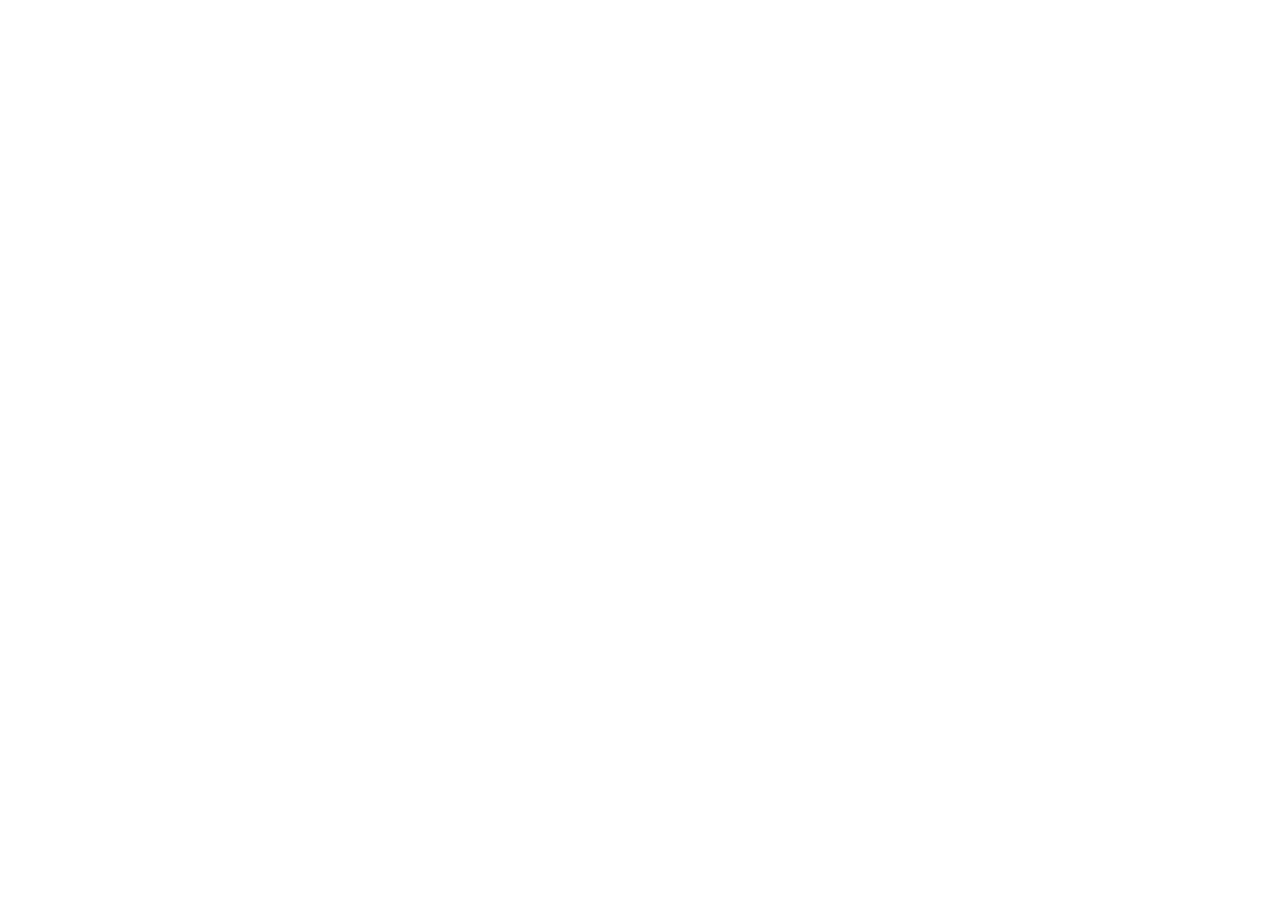
==== commit 217c4f48: "Consolida entrada antiga e preserva versão inicial como arquivo histórico" ====
--- a/index.html
+++ b/index.html
@@ -3,575 +3,41 @@
 <head>
   <meta charset="utf-8">
   <meta name="viewport" content="width=device-width, initial-scale=1">
-  <title>Antes do Primeiro Gole | Livro, cartilha e cuidado em rede</title>
-  <meta name="description" content="Conheça o livro e a cartilha Antes do Primeiro Gole, projeto autoral de Rafael Leandro de Carvalho sobre literatura, recaída, recuperação, saúde mental e cuidado em rede.">
+  <title>Antes do Primeiro Gole — novo endereço</title>
+  <meta name="description" content="O site principal de Antes do Primeiro Gole está em um novo endereço. A versão inicial e os PDFs continuam disponíveis no arquivo histórico.">
   <meta name="author" content="Rafael Leandro de Carvalho">
-  <meta name="theme-color" content="#17324d">
-  <meta name="color-scheme" content="light">
-  <link rel="canonical" href="https://rafaeel147-sketch.github.io/antes-do-primeiro-gole/">
-  <link rel="icon" href="favicon.svg" type="image/svg+xml">
-  <link rel="stylesheet" href="styles.css">
-
+  <meta http-equiv="refresh" content="0; url=https://rafaeel147-sketch.github.io/antes-do-primeiro-gole1/">
+  <link rel="canonical" href="https://rafaeel147-sketch.github.io/antes-do-primeiro-gole1/">
+  <link rel="icon" href="/antes-do-primeiro-gole/favicon.svg" type="image/svg+xml">
   <meta property="og:type" content="website">
   <meta property="og:locale" content="pt_BR">
   <meta property="og:site_name" content="Antes do Primeiro Gole">
-  <meta property="og:title" content="Antes do Primeiro Gole">
-  <meta property="og:description" content="Literatura, experiência vivida e cuidado em rede. Conheça o livro, a cartilha e o projeto cultural.">
-  <meta property="og:url" content="https://rafaeel147-sketch.github.io/antes-do-primeiro-gole/">
-  <meta property="og:image" content="https://rafaeel147-sketch.github.io/antes-do-primeiro-gole/assets/og-image.jpg">
-  <meta property="og:image:width" content="1200">
-  <meta property="og:image:height" content="630">
-  <meta property="og:image:alt" content="Capas do livro e da cartilha Antes do Primeiro Gole">
-
+  <meta property="og:title" content="Antes do Primeiro Gole — novo endereço">
+  <meta property="og:description" content="Acesse o site principal de Antes do Primeiro Gole. A versão inicial e os PDFs foram preservados.">
+  <meta property="og:url" content="https://rafaeel147-sketch.github.io/antes-do-primeiro-gole1/">
+  <meta property="og:image" content="https://rafaeel147-sketch.github.io/antes-do-primeiro-gole1/assets/capa-livro.png">
   <meta name="twitter:card" content="summary_large_image">
-  <meta name="twitter:title" content="Antes do Primeiro Gole">
-  <meta name="twitter:description" content="Livro, cartilha e projeto cultural sobre literatura, experiência vivida e cuidado em rede.">
-  <meta name="twitter:image" content="https://rafaeel147-sketch.github.io/antes-do-primeiro-gole/assets/og-image.jpg">
-
-  <script type="application/ld+json">
-  {
-    "@context": "https://schema.org",
-    "@graph": [
-      {
-        "@type": "Person",
-        "@id": "https://rafaeel147-sketch.github.io/antes-do-primeiro-gole/#autor",
-        "name": "Rafael Leandro de Carvalho",
-        "homeLocation": {"@type": "Place", "name": "Goiânia, Goiás, Brasil"},
-        "description": "Escritor e educador popular em saúde."
-      },
-      {
-        "@type": "Book",
-        "@id": "https://rafaeel147-sketch.github.io/antes-do-primeiro-gole/#livro",
-        "name": "Antes do Primeiro Gole",
-        "author": {"@id": "https://rafaeel147-sketch.github.io/antes-do-primeiro-gole/#autor"},
-        "inLanguage": "pt-BR",
-        "bookFormat": "https://schema.org/Paperback",
-        "description": "Narrativa autobiográfica sobre dependência de álcool, sofrimento psíquico, recaídas, abstinência e cuidado em rede."
-      },
-      {
-        "@type": "CreativeWork",
-        "@id": "https://rafaeel147-sketch.github.io/antes-do-primeiro-gole/#cartilha",
-        "name": "Antes do Primeiro Gole — Cartilha",
-        "author": {"@id": "https://rafaeel147-sketch.github.io/antes-do-primeiro-gole/#autor"},
-        "inLanguage": "pt-BR",
-        "learningResourceType": "Cartilha literária e educativa",
-        "description": "Material de educação popular sobre sinais de risco, rede de apoio, pedido de ajuda, recaída e cuidado em liberdade."
-      }
-    ]
-  }
-  </script>
-  <script src="script.js" defer></script>
+  <style>
+    * { box-sizing: border-box; }
+    body { margin: 0; padding: 2rem 1rem; background: #fbf8f2; color: #24313b; font: 1rem/1.6 system-ui, sans-serif; }
+    main { max-width: 42rem; margin: 3rem auto; }
+    h1 { color: #112a42; line-height: 1.2; }
+    a { color: #17324d; text-underline-offset: .2em; }
+    a:focus-visible { outline: 3px solid #ae5830; outline-offset: 4px; }
+    li { margin-bottom: .75rem; }
+  </style>
 </head>
 <body>
-  <a class="skip-link" href="#conteudo">Pular para o conteúdo</a>
-
-  <header class="site-header" data-header>
-    <div class="container header-inner">
-      <a class="brand" href="#inicio" aria-label="Antes do Primeiro Gole — voltar ao início">
-        <svg class="brand-mark" viewBox="0 0 64 64" aria-hidden="true">
-          <rect width="64" height="64" rx="16"></rect>
-          <path d="M15 43c10-17 20-24 34-22"></path>
-          <circle cx="47" cy="21" r="6"></circle>
-          <path d="M15 48h34"></path>
-        </svg>
-        <span>
-          <strong>Antes do Primeiro Gole</strong>
-          <small>Projeto cultural e literário</small>
-        </span>
-      </a>
-
-      <button class="menu-toggle" type="button" aria-controls="menu-principal" aria-expanded="false">
-        <span class="sr-only">Abrir menu</span>
-        <span aria-hidden="true"></span><span aria-hidden="true"></span><span aria-hidden="true"></span>
-      </button>
-
-      <nav id="menu-principal" class="main-nav" aria-label="Navegação principal">
-        <a href="#inicio">Início</a>
-        <a href="#obras">Obras</a>
-        <a href="#projeto">Projeto</a>
-        <a href="#atividades">Atividades</a>
-        <a href="#autor">Autor</a>
-        <a href="#parcerias">Parcerias</a>
-        <a href="#transparencia">Transparência</a>
-        <a href="#contato">Contato</a>
-      </nav>
-    </div>
-  </header>
-
-  <main id="conteudo">
-    <section id="inicio" class="hero section" aria-labelledby="titulo-principal">
-      <div class="hero-orb hero-orb-one" aria-hidden="true"></div>
-      <div class="hero-orb hero-orb-two" aria-hidden="true"></div>
-
-      <div class="container hero-grid">
-        <div class="hero-copy reveal">
-          <p class="eyebrow">Projeto autoral em desenvolvimento <span aria-hidden="true">•</span> Goiânia/GO</p>
-          <h1 id="titulo-principal">Antes do <span>Primeiro Gole</span></h1>
-          <p class="hero-kicker">Literatura, experiência vivida e cuidado em rede.</p>
-          <p class="hero-lead">Um livro e uma cartilha sobre os sinais, os silêncios e os caminhos possíveis antes que a recaída aconteça.</p>
-
-          <div class="button-row" aria-label="Ações principais">
-            <a class="button button-primary" href="#livro">Conheça o livro</a>
-            <a class="button button-secondary" href="documentos/cartilha-antes-do-primeiro-gole.pdf" target="_blank" rel="noopener" data-pdf-link>Acesse a cartilha</a>
-            <a class="button button-ghost" href="#parcerias">Proponha uma parceria</a>
-          </div>
-
-          <div class="impact-quote">
-            <blockquote>“A recaída não começa no copo. Ela começa antes.”</blockquote>
-            <p>No silêncio, no isolamento, na ansiedade, na quebra da rotina e na dificuldade de pedir ajuda.</p>
-          </div>
-        </div>
-
-        <div class="cover-stage reveal" aria-label="Capas do livro e da cartilha">
-          <div class="cover-halo" aria-hidden="true"></div>
-          <a class="cover cover-book" href="documentos/livro-antes-do-primeiro-gole.pdf" target="_blank" rel="noopener" data-pdf-link aria-label="Abrir o livro Antes do Primeiro Gole em PDF">
-            <img src="assets/livro-cover.png" width="825" height="1275" alt="Capa do livro Antes do Primeiro Gole">
-            <span class="cover-caption">Clique para ler o livro</span>
-          </a>
-          <a class="cover cover-guide" href="documentos/cartilha-antes-do-primeiro-gole.pdf" target="_blank" rel="noopener" data-pdf-link aria-label="Abrir a cartilha Antes do Primeiro Gole em PDF">
-            <img src="assets/cartilha-cover.png" width="1166" height="1654" alt="Capa da cartilha Antes do Primeiro Gole">
-            <span class="cover-caption">Clique para ler a cartilha</span>
-          </a>
-        </div>
-      </div>
-
-      <img class="hero-path" src="assets/detalhes/caminho.svg" alt="" width="800" height="180" aria-hidden="true">
-    </section>
-
-    <section class="section section-paper" aria-labelledby="por-que">
-      <div class="container">
-        <div class="section-heading reveal">
-          <p class="eyebrow">Origem e propósito</p>
-          <h2 id="por-que">Por que este projeto existe</h2>
-          <p>Antes do Primeiro Gole nasceu da experiência vivida de Rafael Leandro de Carvalho como usuário da Rede de Atenção Psicossocial. O projeto utiliza literatura autobiográfica, educação popular e diálogo comunitário para refletir sobre recaída, recuperação, pedido de ajuda, cuidado em liberdade e construção de redes de apoio.</p>
-          <p>O conteúdo não apresenta respostas fáceis nem substitui acompanhamento profissional. Ele procura criar linguagem, identificação e espaço para conversas que frequentemente não acontecem.</p>
-        </div>
-
-        <div class="card-grid three-columns">
-          <article class="concept-card reveal">
-            <span class="card-number" aria-hidden="true">01</span>
-            <h3>Experiência vivida</h3>
-            <p>Narrativa construída a partir de uma trajetória real de sofrimento, cuidado e reconstrução.</p>
-          </article>
-          <article class="concept-card reveal">
-            <span class="card-number" aria-hidden="true">02</span>
-            <h3>Literatura</h3>
-            <p>A escrita como forma de elaborar experiências, romper silêncios e aproximar pessoas.</p>
-          </article>
-          <article class="concept-card reveal">
-            <span class="card-number" aria-hidden="true">03</span>
-            <h3>Educação popular</h3>
-            <p>Conhecimento construído por meio de escuta, diálogo e troca entre diferentes saberes.</p>
-          </article>
-        </div>
-      </div>
-    </section>
-
-    <section id="obras" class="section works" aria-labelledby="titulo-obras">
-      <div class="container">
-        <div class="section-heading reveal">
-          <p class="eyebrow">Duas obras, uma mesma pergunta</p>
-          <h2 id="titulo-obras">O que acontece antes?</h2>
-          <p>O livro registra a experiência em profundidade. A cartilha transforma parte dessa reflexão em linguagem acessível para encontros, formação e circulação comunitária.</p>
-        </div>
-
-        <article id="livro" class="work-card work-book reveal">
-          <div class="work-media">
-            <a href="documentos/livro-antes-do-primeiro-gole.pdf" target="_blank" rel="noopener" data-pdf-link aria-label="Ler o livro Antes do Primeiro Gole em PDF">
-              <img src="assets/livro-cover.png" width="825" height="1275" loading="lazy" alt="Capa do livro Antes do Primeiro Gole — clique para ler">
-            </a>
-          </div>
-          <div class="work-copy">
-            <div class="work-meta">
-              <span class="status status-warm">Em preparação para publicação física</span>
-              <span>Livro autobiográfico</span>
-            </div>
-            <h3>O livro</h3>
-            <p><cite>Antes do Primeiro Gole</cite> é uma narrativa autobiográfica sobre dependência de álcool, sofrimento psíquico, recaídas, abstinência e cuidado na Rede de Atenção Psicossocial.</p>
-            <p>A obra registra conflitos, perdas, tentativas de reconstrução e a importância de reconhecer os sinais que aparecem antes do uso.</p>
-            <blockquote class="literary-quote">“Antes do primeiro gole, já havia uma história acontecendo dentro de mim.”</blockquote>
-            <div class="button-row">
-              <button class="button button-primary" type="button" data-open-dialog="sinopse-dialog">Ler a sinopse</button>
-              <a class="button button-secondary" href="documentos/livro-antes-do-primeiro-gole.pdf" target="_blank" rel="noopener" data-pdf-link>Ler o livro em PDF</a>
-              <a class="button button-secondary" href="#contato" data-interest="conhecer o livro">Receber notícias da publicação</a>
-            </div>
-          </div>
-        </article>
-
-        <article id="cartilha" class="work-card work-guide reveal">
-          <div class="work-media">
-            <a href="documentos/cartilha-antes-do-primeiro-gole.pdf" target="_blank" rel="noopener" data-pdf-link aria-label="Ler a cartilha Antes do Primeiro Gole em PDF">
-              <img src="assets/cartilha-cover.png" width="1166" height="1654" loading="lazy" alt="Capa da cartilha Antes do Primeiro Gole — clique para ler">
-            </a>
-          </div>
-          <div class="work-copy">
-            <div class="work-meta">
-              <span class="status status-blue">Aberta a avaliação técnica e pedagógica</span>
-              <span>Cartilha literária e educativa</span>
-            </div>
-            <h3>A cartilha</h3>
-            <p>A cartilha transforma elementos da experiência vivida em uma linguagem acessível para rodas de conversa, ações culturais e atividades de educação popular.</p>
-            <p>Ela aborda sinais de risco, rede de apoio, pedido de ajuda, recaída, cuidado em liberdade e construção de estratégias pessoais de proteção.</p>
-            <aside class="health-note">
-              <strong>Importante:</strong> este é um material literário e educativo. Não substitui avaliação, atendimento ou acompanhamento realizado por profissionais e serviços de saúde.
-            </aside>
-            <div class="button-row">
-              <a class="button button-primary" href="documentos/cartilha-antes-do-primeiro-gole.pdf" target="_blank" rel="noopener" data-pdf-link>Ler a cartilha em PDF</a>
-              <a class="button button-secondary" href="#contato" data-interest="utilizar a cartilha">Solicitar apresentação</a>
-              <a class="button button-ghost" href="#contato" data-interest="organizar uma roda">Propor aplicação em uma roda</a>
-            </div>
-          </div>
-        </article>
-      </div>
-    </section>
-
-    <section id="projeto" class="section section-navy project" aria-labelledby="titulo-projeto">
-      <div class="container">
-        <div class="section-heading section-heading-light reveal">
-          <p class="eyebrow">Literatura em circulação</p>
-          <h2 id="titulo-projeto">Mais que uma publicação</h2>
-          <p>O projeto propõe aproximar literatura, experiência vivida, saúde mental e participação comunitária. A obra poderá circular em espaços culturais, universidades, movimentos sociais, projetos comunitários, atividades de formação e ações de educação popular.</p>
-        </div>
-
-        <div class="pill-grid reveal" aria-label="Eixos do projeto">
-          <span>Literatura autobiográfica</span>
-          <span>Educação popular em saúde</span>
-          <span>Cuidado em rede</span>
-          <span>Saúde mental</span>
-          <span>Redução de estigmas</span>
-          <span>Participação social</span>
-          <span>Formação entre pares</span>
-          <span>Acesso à cultura</span>
-        </div>
-
-        <div class="goals-layout">
-          <div class="goals-intro reveal">
-            <p class="eyebrow">Metas pretendidas</p>
-            <h3>Um percurso construído por etapas</h3>
-            <p>As ações serão realizadas somente quando houver condições técnicas, institucionais e financeiras adequadas.</p>
-          </div>
-          <ul class="goals-list reveal">
-            <li>Publicação e circulação do livro</li>
-            <li>Impressão e distribuição educativa da cartilha</li>
-            <li>Realização de rodas literárias</li>
-            <li>Produção de versão digital acessível</li>
-            <li>Revisão técnica e pedagógica</li>
-            <li>Formação de parcerias</li>
-            <li>Registro e avaliação das experiências</li>
-          </ul>
-        </div>
-      </div>
-    </section>
-
-    <section id="atividades" class="section activities" aria-labelledby="titulo-atividades">
-      <div class="container">
-        <div class="section-heading reveal">
-          <p class="eyebrow">Encontros possíveis</p>
-          <h2 id="titulo-atividades">Atividades e rodas</h2>
-          <p>Formatos adaptáveis ao contexto de cada espaço, sempre com linguagem responsável, participação voluntária e respeito aos limites de cada pessoa.</p>
-        </div>
-
-        <div class="card-grid four-columns">
-          <article class="activity-card reveal">
-            <span class="activity-icon" aria-hidden="true">↗</span>
-            <h3>Roda literária</h3>
-            <p>Leitura de trechos do livro e diálogo sobre experiência, recaída, reconstrução e cuidado.</p>
-          </article>
-          <article class="activity-card reveal">
-            <span class="activity-icon" aria-hidden="true">◎</span>
-            <h3>Roda com a cartilha</h3>
-            <p>Atividade mediada com perguntas, leitura e construção coletiva de estratégias de apoio.</p>
-          </article>
-          <article class="activity-card reveal">
-            <span class="activity-icon" aria-hidden="true">◌</span>
-            <h3>Encontro com o autor</h3>
-            <p>Conversa sobre literatura autobiográfica, SUS, saúde mental e transformação da experiência em produção cultural.</p>
-          </article>
-          <article class="activity-card reveal">
-            <span class="activity-icon" aria-hidden="true">✦</span>
-            <h3>Oficina de narrativas</h3>
-            <p>Atividade para estimular participantes a registrar trajetórias, lembranças e experiências sem exposição obrigatória.</p>
-          </article>
-        </div>
-
-        <div class="audience-panel reveal">
-          <div>
-            <p class="eyebrow">Públicos possíveis</p>
-            <h3>Uma conversa que pode alcançar diferentes redes</h3>
-          </div>
-          <ul class="tag-list" aria-label="Públicos possíveis">
-            <li>Leitores</li>
-            <li>Comunidade</li>
-            <li>Usuários e familiares</li>
-            <li>Educadores populares</li>
-            <li>Estudantes</li>
-            <li>Trabalhadores da saúde</li>
-            <li>Movimentos sociais</li>
-            <li>Instituições culturais</li>
-          </ul>
-          <a class="button button-primary" href="#contato" data-interest="organizar uma roda">Organizar uma atividade</a>
-        </div>
-      </div>
-    </section>
-
-    <section id="autor" class="section section-paper author" aria-labelledby="titulo-autor">
-      <div class="container author-grid">
-        <figure class="author-photo reveal">
-          <img src="assets/autor.jpg" width="1000" height="1200" loading="lazy" alt="Espaço reservado para fotografia de Rafael Leandro de Carvalho">
-          <figcaption>Substitua a imagem provisória por uma fotografia autorizada do autor.</figcaption>
-        </figure>
-
-        <div class="author-copy reveal">
-          <p class="eyebrow">Sobre o autor</p>
-          <h2 id="titulo-autor">Rafael Leandro de Carvalho</h2>
-          <p class="author-role">Escritor e educador popular em saúde <span aria-hidden="true">•</span> Goiânia/GO</p>
-          <p>Sua produção nasce do encontro entre experiência vivida, literatura, saúde mental, participação social e defesa do cuidado em liberdade.</p>
-          <p>É autor do livro e da cartilha <cite>Antes do Primeiro Gole</cite> e participa de processos formativos relacionados à educação popular em saúde, ao SUS e ao cuidado de populações em situação de vulnerabilidade.</p>
-
-          <div class="author-facts">
-            <article>
-              <strong>Produção autoral</strong>
-              <span>Livro e cartilha em desenvolvimento</span>
-            </article>
-            <article>
-              <strong>Educação popular</strong>
-              <span>Formação, escuta e construção coletiva</span>
-            </article>
-            <article>
-              <strong>Participação social</strong>
-              <span>Saúde mental, SUS e cuidado em liberdade</span>
-            </article>
-          </div>
-        </div>
-      </div>
-    </section>
-
-    <section id="parcerias" class="section partnerships" aria-labelledby="titulo-parcerias">
-      <img class="partnership-circles" src="assets/detalhes/circulos.svg" width="600" height="600" alt="" aria-hidden="true">
-      <div class="container">
-        <div class="section-heading reveal">
-          <p class="eyebrow">Construção em rede</p>
-          <h2 id="titulo-parcerias">Vamos construir essa circulação</h2>
-          <p>O projeto está aberto ao diálogo com universidades, instituições culturais, pesquisadores, movimentos sociais, serviços públicos, organizações comunitárias, editoras e apoiadores comprometidos com literatura, educação popular e saúde mental.</p>
-        </div>
-
-        <div class="support-grid reveal" aria-label="Possibilidades de parceria">
-          <span>Revisão técnica</span>
-          <span>Revisão literária</span>
-          <span>Acessibilidade</span>
-          <span>Impressão</span>
-          <span>Rodas de conversa</span>
-          <span>Cessão de espaço</span>
-          <span>Divulgação</span>
-          <span>Pesquisa e extensão</span>
-          <span>Participação em editais</span>
-          <span>Financiamento cultural</span>
-          <span>Compra institucional</span>
-        </div>
-
-        <div class="partnership-cta reveal">
-          <div>
-            <h3>Uma parceria precisa começar com clareza</h3>
-            <p>Nenhuma instituição é apresentada neste site como apoiadora sem confirmação formal. Propostas podem envolver avaliação, circulação, impressão, formação, pesquisa ou financiamento por instrumento adequado.</p>
-          </div>
-          <a class="button button-primary" href="#contato" data-interest="parceria cultural">Apresentar uma proposta de parceria</a>
-        </div>
-      </div>
-    </section>
-
-    <section id="transparencia" class="section transparency" aria-labelledby="titulo-transparencia">
-      <div class="container">
-        <div class="section-heading reveal">
-          <p class="eyebrow">Informação responsável</p>
-          <h2 id="titulo-transparencia">Transparência do projeto</h2>
-          <p>O estágio de cada frente é apresentado sem antecipar resultados, recursos ou parcerias que ainda não estejam formalmente confirmados.</p>
-        </div>
-
-        <div class="status-list reveal" role="list" aria-label="Situação das frentes do projeto">
-          <article role="listitem">
-            <div><span class="status-dot is-progress" aria-hidden="true"></span><h3>Livro</h3></div>
-            <p>Em preparação para publicação.</p>
-          </article>
-          <article role="listitem">
-            <div><span class="status-dot is-ready" aria-hidden="true"></span><h3>Cartilha</h3></div>
-            <p>Versão desenvolvida e aberta a avaliação.</p>
-          </article>
-          <article role="listitem">
-            <div><span class="status-dot is-search" aria-hidden="true"></span><h3>Revisão técnica</h3></div>
-            <p>Em busca de colaboração especializada.</p>
-          </article>
-          <article role="listitem">
-            <div><span class="status-dot is-search" aria-hidden="true"></span><h3>Impressão</h3></div>
-            <p>Dependente de apoio ou financiamento.</p>
-          </article>
-          <article role="listitem">
-            <div><span class="status-dot is-progress" aria-hidden="true"></span><h3>Rodas de conversa</h3></div>
-            <p>Em planejamento.</p>
-          </article>
-          <article role="listitem">
-            <div><span class="status-dot is-search" aria-hidden="true"></span><h3>Parcerias institucionais</h3></div>
-            <p>Em articulação.</p>
-          </article>
-          <article role="listitem">
-            <div><span class="status-dot is-progress" aria-hidden="true"></span><h3>Editais</h3></div>
-            <p>Propostas em elaboração ou análise, sem afirmação de aprovação antes do resultado formal.</p>
-          </article>
-        </div>
-
-        <p class="transparency-note reveal">Todas as informações sobre apoios, parcerias e financiamento serão atualizadas somente após confirmação documental.</p>
-      </div>
-    </section>
-
-    <section class="section faq" aria-labelledby="titulo-faq">
-      <div class="container narrow">
-        <div class="section-heading reveal">
-          <p class="eyebrow">Perguntas frequentes</p>
-          <h2 id="titulo-faq">Sobre uso, apoio e autoria</h2>
-        </div>
-
-        <div class="accordion reveal" data-accordion>
-          <article class="accordion-item">
-            <h3><button type="button" aria-expanded="false" aria-controls="faq-1" id="faq-btn-1">A cartilha substitui atendimento profissional?<span aria-hidden="true">+</span></button></h3>
-            <div id="faq-1" role="region" aria-labelledby="faq-btn-1" hidden><p>Não. A cartilha é um material literário e educativo. Ela não substitui avaliação, atendimento ou acompanhamento realizado por profissionais e serviços de saúde.</p></div>
-          </article>
-          <article class="accordion-item">
-            <h3><button type="button" aria-expanded="false" aria-controls="faq-2" id="faq-btn-2">A cartilha pode ser usada em rodas de conversa?<span aria-hidden="true">+</span></button></h3>
-            <div id="faq-2" role="region" aria-labelledby="faq-btn-2" hidden><p>Sim, mediante respeito à autoria, ao contexto do grupo e aos limites do material. A proposta pode ser adaptada em diálogo com a instituição e com pessoas qualificadas para a atividade.</p></div>
-          </article>
-          <article class="accordion-item">
-            <h3><button type="button" aria-expanded="false" aria-controls="faq-3" id="faq-btn-3">Instituições podem solicitar uma apresentação?<span aria-hidden="true">+</span></button></h3>
-            <div id="faq-3" role="region" aria-labelledby="faq-btn-3" hidden><p>Sim. Universidades, espaços culturais, movimentos, serviços e organizações podem entrar em contato para conhecer a proposta e avaliar uma atividade conjunta.</p></div>
-          </article>
-          <article class="accordion-item">
-            <h3><button type="button" aria-expanded="false" aria-controls="faq-4" id="faq-btn-4">O livro já está disponível para compra?<span aria-hidden="true">+</span></button></h3>
-            <div id="faq-4" role="region" aria-labelledby="faq-btn-4" hidden><p>Ainda não. O livro está em preparação para publicação física. O site será atualizado quando houver canal oficial de compra.</p></div>
-          </article>
-          <article class="accordion-item">
-            <h3><button type="button" aria-expanded="false" aria-controls="faq-5" id="faq-btn-5">Como apoiar a impressão e a circulação?<span aria-hidden="true">+</span></button></h3>
-            <div id="faq-5" role="region" aria-labelledby="faq-btn-5" hidden><p>O apoio pode ocorrer por parceria cultural, edital, patrocínio, compra institucional, cessão de serviços ou outra forma juridicamente adequada. Toda proposta deverá ser formalizada com clareza.</p></div>
-          </article>
-          <article class="accordion-item">
-            <h3><button type="button" aria-expanded="false" aria-controls="faq-6" id="faq-btn-6">A obra pode ser utilizada em projetos acadêmicos?<span aria-hidden="true">+</span></button></h3>
-            <div id="faq-6" role="region" aria-labelledby="faq-btn-6" hidden><p>Pode ser discutida em pesquisa, ensino ou extensão mediante contato prévio, preservação da autoria e definição do uso pretendido.</p></div>
-          </article>
-          <article class="accordion-item">
-            <h3><button type="button" aria-expanded="false" aria-controls="faq-7" id="faq-btn-7">Como preservar a autoria do material?<span aria-hidden="true">+</span></button></h3>
-            <div id="faq-7" role="region" aria-labelledby="faq-btn-7" hidden><p>O nome de Rafael Leandro de Carvalho deve ser mantido nos créditos. Reprodução, adaptação, impressão ou incorporação a projetos deve ser previamente autorizada e formalizada.</p></div>
-          </article>
-        </div>
-      </div>
-    </section>
-
-    <section id="contato" class="section section-navy contact" aria-labelledby="titulo-contato">
-      <div class="container contact-grid">
-        <div class="contact-copy reveal">
-          <p class="eyebrow">Contato profissional</p>
-          <h2 id="titulo-contato">Vamos conversar sobre o projeto</h2>
-          <p>Use o formulário para apresentar uma proposta, solicitar informações ou manifestar interesse no livro, na cartilha ou nas atividades.</p>
-          <div class="contact-note">
-            <strong>Contato em configuração</strong>
-            <p>Antes de publicar, substitua o e-mail e o número de WhatsApp indicados no arquivo <code>script.js</code>.</p>
-          </div>
-        </div>
-
-        <form class="contact-form reveal" id="contact-form" novalidate>
-          <div class="form-row">
-            <label for="nome">Nome <span aria-hidden="true">*</span></label>
-            <input id="nome" name="nome" type="text" autocomplete="name" required>
-          </div>
-
-          <div class="form-row">
-            <label for="instituicao">Instituição</label>
-            <input id="instituicao" name="instituicao" type="text" autocomplete="organization">
-          </div>
-
-          <div class="form-grid">
-            <div class="form-row">
-              <label for="email">E-mail <span aria-hidden="true">*</span></label>
-              <input id="email" name="email" type="email" autocomplete="email" required>
-            </div>
-            <div class="form-row">
-              <label for="telefone">Telefone <span class="optional">(opcional)</span></label>
-              <input id="telefone" name="telefone" type="tel" autocomplete="tel">
-            </div>
-          </div>
-
-          <div class="form-row">
-            <label for="interesse">Tipo de interesse <span aria-hidden="true">*</span></label>
-            <select id="interesse" name="interesse" required>
-              <option value="">Selecione</option>
-              <option>Conhecer o livro</option>
-              <option>Utilizar a cartilha</option>
-              <option>Organizar uma roda</option>
-              <option>Revisão técnica</option>
-              <option>Parceria cultural</option>
-              <option>Parceria acadêmica</option>
-              <option>Apoio à impressão</option>
-              <option>Imprensa</option>
-              <option>Outro</option>
-            </select>
-          </div>
-
-          <div class="form-row">
-            <label for="mensagem">Mensagem <span aria-hidden="true">*</span></label>
-            <textarea id="mensagem" name="mensagem" rows="6" required></textarea>
-          </div>
-
-          <label class="check-row" for="autorizacao">
-            <input id="autorizacao" name="autorizacao" type="checkbox" required>
-            <span>Autorizo o uso destes dados exclusivamente para responder a esta mensagem. <span aria-hidden="true">*</span></span>
-          </label>
-
-          <div class="form-actions">
-            <button class="button button-accent" type="submit">Preparar e-mail</button>
-            <a class="button button-outline-light" href="https://wa.me/5562991021154" target="_blank" rel="noopener" data-whatsapp>Conversar pelo WhatsApp</a>
-          </div>
-
-          <p class="form-help">O envio por e-mail será preparado no aplicativo de correio do seu dispositivo. Nenhum dado é armazenado por este site.</p>
-          <p id="form-status" class="form-status" role="status" aria-live="polite"></p>
-        </form>
-      </div>
-    </section>
+  <main>
+    <h1>Antes do Primeiro Gole tem um novo endereço</h1>
+    <p><a href="https://rafaeel147-sketch.github.io/antes-do-primeiro-gole1/">Acessar o site principal</a></p>
+    <p>Se o encaminhamento automático não acontecer, use o link acima.</p>
+    <p>A versão inicial do projeto e seus documentos continuam disponíveis:</p>
+    <ul>
+      <li><a href="/antes-do-primeiro-gole/arquivo/">Consultar o arquivo histórico</a></li>
+      <li><a href="/antes-do-primeiro-gole/documentos/livro-antes-do-primeiro-gole.pdf">Abrir o livro em PDF</a></li>
+      <li><a href="/antes-do-primeiro-gole/documentos/cartilha-antes-do-primeiro-gole.pdf">Abrir a cartilha em PDF</a></li>
+    </ul>
   </main>
-
-  <dialog id="sinopse-dialog" class="site-dialog" aria-labelledby="sinopse-title">
-    <form method="dialog">
-      <button class="dialog-close" value="cancel" aria-label="Fechar sinopse">×</button>
-      <p class="eyebrow">Sinopse</p>
-      <h2 id="sinopse-title">Antes do Primeiro Gole</h2>
-      <p>Antes do Primeiro Gole acompanha uma trajetória atravessada pela dependência de álcool, pela ansiedade, por perdas e por diferentes tentativas de reconstrução. Em vez de reduzir a recaída ao instante do consumo, o livro volta o olhar para aquilo que se acumula antes: o isolamento, a ruptura da rotina, o medo, o silêncio e a dificuldade de pedir ajuda.</p>
-      <p>Entre memória, crítica e esperança, a narrativa apresenta o cuidado em rede como experiência concreta e imperfeita. A obra não promete cura rápida. Propõe escuta, identificação e a possibilidade de reconhecer sinais enquanto ainda existe tempo para mudar o percurso.</p>
-      <button class="button button-primary" value="cancel">Fechar</button>
-    </form>
-  </dialog>
-
-  <button class="back-to-top" type="button" aria-label="Voltar ao topo" title="Voltar ao topo">
-    <span aria-hidden="true">↑</span>
-  </button>
-
-  <footer class="site-footer">
-    <div class="container footer-grid">
-      <div>
-        <a class="footer-brand" href="#inicio">Antes do Primeiro Gole</a>
-        <p>Projeto autoral de Rafael Leandro de Carvalho<br>Goiânia/GO</p>
-      </div>
-      <nav aria-label="Navegação do rodapé">
-        <a href="#livro">Livro</a>
-        <a href="#cartilha">Cartilha</a>
-        <a href="#projeto">Projeto</a>
-        <a href="#parcerias">Parcerias</a>
-        <a href="#contato">Contato</a>
-        <a href="#privacidade">Política de privacidade</a>
-      </nav>
-      <div id="privacidade" class="footer-legal">
-        <p>O conteúdo deste site possui finalidade cultural, literária e educativa. Não substitui atendimento profissional ou orientação individual em saúde.</p>
-        <p>Os dados inseridos no formulário não são armazenados no site. Eles são usados apenas para preparar uma mensagem no aplicativo de e-mail do visitante.</p>
-      </div>
-    </div>
-    <div class="container footer-bottom">
-      <p>© <span data-current-year>2026</span> Rafael Leandro de Carvalho. Todos os direitos reservados.</p>
-      <p>Feito para leitura, diálogo e construção em rede.</p>
-    </div>
-  </footer>
 </body>
 </html>
